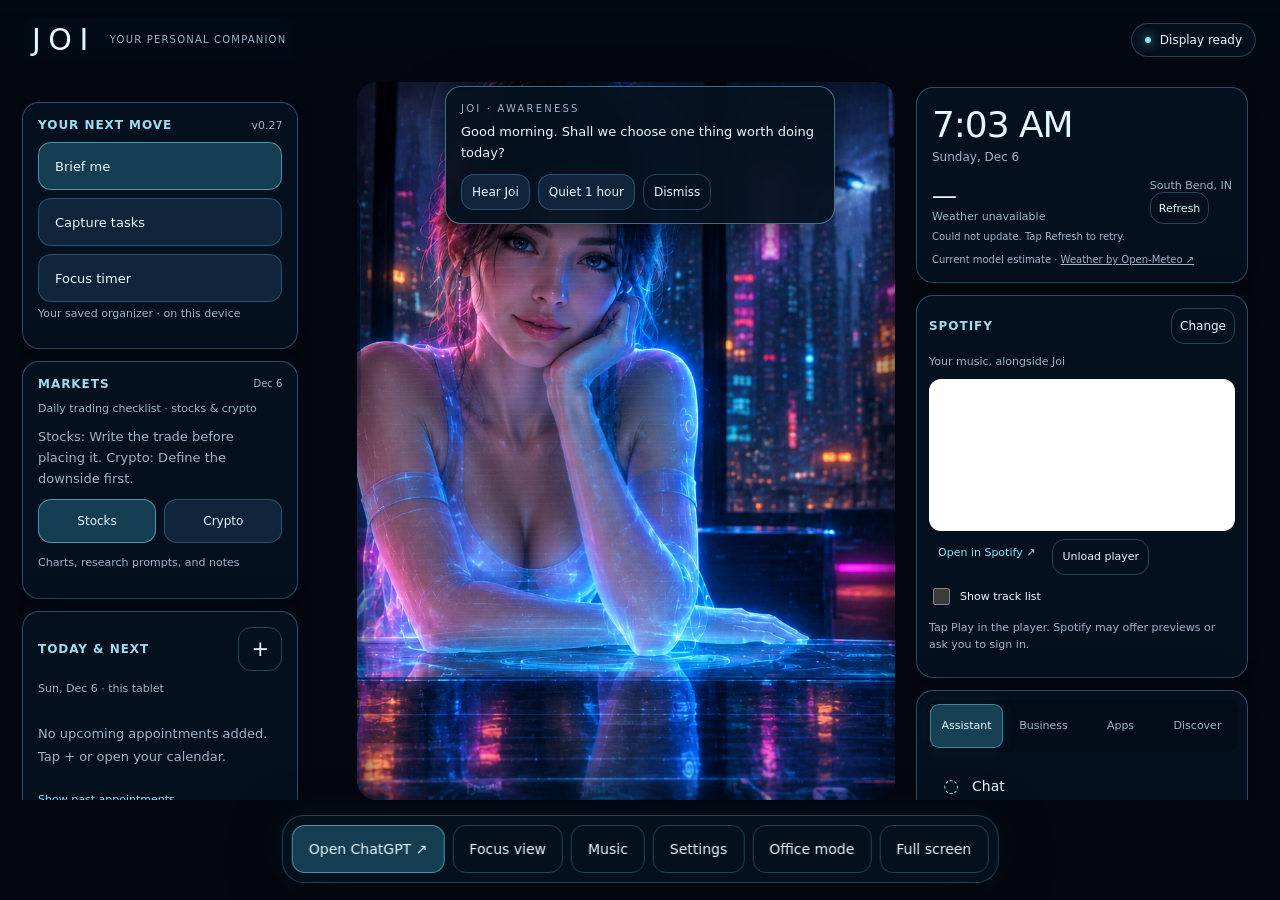
==== index.html @ 317b12ea "Add v0.27 lifelike presence with eased gestures, coordinated glances and motion intensity" ====
<!doctype html>
<html lang="en" data-joi-release="0.27">
<head>
<meta charset="utf-8">
<meta name="viewport" content="width=device-width,initial-scale=1,viewport-fit=cover">
<meta name="theme-color" content="#050b16">
<meta name="description" content="Joi — a personal holographic voice console.">
<title>JOI • Your companion</title>
<style>
:root{color-scheme:dark;--ink:#e4f9ff;--muted:#9ab5c8;--cyan:#7feaff;--pink:#e5a6e7;--line:#74dcff40;--glass:#06111ff2;--brightness:1}
*{box-sizing:border-box}body{margin:0;background:#030711;color:var(--ink);font-family:system-ui,-apple-system,sans-serif}button,textarea,select,input{font:inherit}button,a{touch-action:manipulation}button,select,.action{min-height:48px;border:1px solid var(--line);border-radius:13px;background:#10243b;color:var(--ink);padding:11px 16px;cursor:pointer}button:hover,.action:hover{background:#19364e;border-color:var(--cyan)}button:disabled{opacity:.45;cursor:default}button:focus-visible,a:focus-visible,textarea:focus-visible,select:focus-visible,input:focus-visible{outline:2px solid var(--cyan);outline-offset:4px}a{color:inherit;text-decoration:none}.primary{background:#163e52;border-color:#7feaff80}.quiet{background:transparent}.eyebrow{font-size:10px;letter-spacing:.22em;text-transform:uppercase;color:var(--muted)}[hidden]{display:none!important}
.scene{position:fixed;inset:0;overflow:hidden;z-index:-1}.art{position:absolute;inset:-1%;background:url('./joi-clean.png') center/contain no-repeat;filter:brightness(var(--brightness));animation:none;transform-origin:44% 60%}.scene:after{content:"";position:absolute;inset:0;background:linear-gradient(#020812a8,transparent 22%,transparent 65%,#020812ec)}.hologram{position:absolute;inset:10% 28% 15% 23%;overflow:hidden;pointer-events:none;mask-image:radial-gradient(ellipse,#000 25%,transparent 72%)}.hologram:before{content:"";position:absolute;inset:0;background:repeating-linear-gradient(0deg,transparent 0 4px,#74eaff13 4px 5px);animation:lines 3s linear infinite}.beam{position:absolute;inset:-35% 0 auto;height:30%;background:linear-gradient(transparent,#75eaff20,transparent);animation:scan 8s linear infinite}.halo{position:absolute;width:48%;height:10%;left:20%;bottom:16%;border:1px solid #75eaff80;border-radius:50%;box-shadow:0 0 25px #70dbff40,inset 0 0 20px #70dbff30;animation:halo 5s ease-in-out infinite}.speaking .hologram{filter:brightness(1.7)}.listening .halo{border-color:var(--pink);box-shadow:0 0 35px #e5a6e780}
@keyframes lines{to{transform:translateY(5px)}}@keyframes scan{to{transform:translateY(540%)}}@keyframes halo{50%{opacity:.4;transform:scale(.94)}}
header{position:fixed;left:0;right:0;top:0;display:flex;align-items:center;justify-content:space-between;gap:16px;padding:calc(18px + env(safe-area-inset-top)) 24px 18px;background:linear-gradient(#030a14e8,#030a1400)}.brand{display:flex;align-items:center;gap:14px}.wordmark{font-size:27px;font-weight:300;letter-spacing:.25em}.brand small{display:block;color:var(--muted);font-size:11px;letter-spacing:.07em}.live{display:flex;gap:9px;align-items:center;font-size:12px;background:#06111fe6;border:1px solid var(--line);border-radius:30px;padding:9px 13px}.dot{width:6px;height:6px;background:var(--cyan);border-radius:50%;box-shadow:0 0 12px var(--cyan)}.listening .dot{background:var(--pink)}
.dock{position:fixed;bottom:calc(20px + env(safe-area-inset-bottom));left:50%;transform:translateX(-50%);max-width:calc(100% - 24px);width:max-content;display:flex;align-items:center;gap:8px;border:1px solid var(--line);background:var(--glass);padding:10px;border-radius:22px;box-shadow:0 12px 50px #0009,0 0 30px #41c5ff15;backdrop-filter:blur(14px)}.dock button,.dock a{white-space:nowrap}.action{display:inline-flex;align-items:center;justify-content:center}.visualizer{height:24px;display:flex;align-items:center;gap:3px;padding:0 10px}.visualizer i{height:4px;width:3px;background:var(--cyan);border-radius:3px}.speaking .visualizer i{animation:voice .65s ease-in-out infinite alternate}.speaking .visualizer i:nth-child(2n){animation-delay:-.3s}.speaking .visualizer i:nth-child(3n){animation-delay:-.5s}@keyframes voice{to{height:24px}}.notice{position:fixed;bottom:calc(105px + env(safe-area-inset-bottom));left:50%;transform:translateX(-50%);width:max-content;max-width:90vw;text-align:center;padding:10px 18px;background:#06111ff2;border:1px solid var(--line);border-radius:14px;font-size:13px;color:var(--muted)}
dialog{color:var(--ink);border:1px solid #75dfff66;border-radius:22px;background:var(--glass);box-shadow:0 20px 100px #000b,0 0 55px #4ecaff20;width:min(440px,calc(100% - 28px));max-height:calc(100dvh - 40px);padding:24px;overflow:auto}dialog::backdrop{background:#02071170;backdrop-filter:blur(5px)}.panel-head{display:flex;justify-content:space-between;align-items:center;gap:14px;margin-bottom:16px}h1{font-size:22px;font-weight:500;margin:4px 0 0}.close{font-size:20px;width:46px;padding:4px;min-height:46px}p{font-size:13px;line-height:1.65;color:var(--muted)}label{display:block;font-size:13px;color:var(--muted);margin:18px 0 9px}textarea{width:100%;min-height:120px;resize:vertical;color:var(--ink);background:#030d1a;border:1px solid var(--line);border-radius:12px;padding:14px;font-size:16px;line-height:1.5}.row{display:flex;gap:8px;flex-wrap:wrap;margin-top:12px}.row>*{flex:1}select{width:100%;font-size:14px}input[type=range]{width:100%;accent-color:var(--cyan);min-height:30px}input[type=checkbox]{accent-color:var(--cyan);width:20px;height:20px}.check{display:flex;align-items:center;gap:10px;color:var(--ink)}.hint{border-top:1px solid var(--line);padding-top:16px;font-size:12px}.subtle{font-size:11px;color:var(--muted)}#message{min-height:42px}.clock{text-align:right;font-size:16px;font-variant-numeric:tabular-nums}.clock small{display:block;font-size:10px;letter-spacing:.08em;color:var(--muted)}
body.still .scene *,body.still .visualizer i{animation:none!important}@media(prefers-reduced-motion:reduce){.scene *,.visualizer i{animation:none!important}}@media(max-width:650px){header{padding:16px;gap:8px}.brand small,.clock{display:none}.wordmark{font-size:23px}.live{font-size:11px}.art{background-size:auto 100%;background-position:44% center}.hologram{inset:12% 5% 22%}.halo{left:10%;width:80%}.dock{display:grid;grid-template-columns:1fr 1fr;width:min(440px,calc(100% - 24px));gap:7px;bottom:calc(12px + env(safe-area-inset-bottom))}.visualizer{display:none}.dock button,.dock a{font-size:13px;padding:10px}.notice{bottom:145px;font-size:12px}}@media(max-height:500px){header{padding:10px 18px}.dock{bottom:8px;padding:6px}.notice{bottom:80px}dialog{padding:18px}}

.setup-steps{padding-left:22px;color:var(--muted);font-size:14px;line-height:1.65}.setup-steps li{padding:6px 0 10px 5px}.setup-steps strong{color:var(--ink);font-weight:500}#setup-panel{width:min(500px,calc(100% - 28px))}
/* Real controls replace the illustrated panels while preserving Joi's portrait. */
.scene:before{content:"";position:absolute;inset:0;z-index:1;pointer-events:none;background:linear-gradient(90deg,#030a13f5 0%,#030a13e8 23%,transparent 30%,transparent 74%,#030a13e8 80%,#030a13f5 100%)}
header{z-index:2;pointer-events:none}header>*{pointer-events:auto}header>.clock{display:none}.brand{background:#030b17d9;padding:4px 8px;border-radius:10px}.brand .subtle{font-size:10px}.brand small{font-size:9px}.live{margin-left:auto}
.sidebar{position:fixed;top:100px;bottom:112px;width:clamp(225px,24vw,310px);display:flex;flex-direction:column;gap:12px;overflow-y:auto;scrollbar-width:thin;scrollbar-color:#488494 #06111f;padding:2px 4px 8px;z-index:1}.sidebar-left{left:18px}.sidebar-right{right:18px;top:85px}.widget{background:#06111ff7;border:1px solid #60cef456;border-radius:17px;padding:15px;box-shadow:0 0 30px #01070eb0}.widget h2{font-size:12px;font-weight:600;letter-spacing:.08em;text-transform:uppercase;margin:0;color:#9edced}.widget-head{display:flex;align-items:center;justify-content:space-between;gap:8px;margin-bottom:10px}.widget-head button{min-height:36px;width:36px;padding:3px;font-size:21px;background:transparent}.widget .meta{font-size:10px;color:var(--muted);line-height:1.5;margin:4px 0 10px}.empty{font-size:12px;color:var(--muted);line-height:1.7;margin:16px 0}.small-link{font-size:11px;color:var(--cyan);text-decoration:underline;display:inline-block;padding:8px 0}.stack-links{display:grid;gap:4px}.stack-links a,.stack-links button{width:100%;display:flex;align-items:center;gap:10px;text-align:left;min-height:41px;padding:8px 10px;font-size:13px;border:1px solid transparent;border-radius:9px;background:transparent}.stack-links a:hover,.stack-links button:hover{border-color:var(--line);background:#112b42}.link-icon{width:22px;text-align:center;color:var(--cyan);font-size:18px}.task-list,.agenda-list{list-style:none;padding:0;margin:0}.task-item{display:flex;align-items:center;gap:9px;border-bottom:1px solid #74dcff12;padding:7px 0}.task-item input{flex-shrink:0;margin:0}.task-title{flex:1;text-align:left;font-size:12px;background:transparent;border:0;padding:4px;min-height:36px;overflow-wrap:anywhere}.task-title small{display:block;color:var(--muted);font-size:10px;padding-top:3px}.task-item.done .task-title>span{text-decoration:line-through;opacity:.55}.task-list{max-height:27dvh;overflow:auto}.agenda-item button{display:flex;gap:10px;align-items:baseline;text-align:left;width:100%;border:0;background:transparent;border-left:2px solid var(--cyan);border-radius:0;padding:8px;margin-bottom:8px;font-size:12px;overflow-wrap:anywhere}.agenda-item time{color:var(--cyan);font-size:11px;flex-shrink:0}.agenda-list{max-height:21dvh;overflow:auto}
.widget-clock{font-size:36px;font-weight:300;letter-spacing:-.03em;line-height:1.2;font-variant-numeric:tabular-nums}.widget-date{font-size:12px;color:var(--muted);margin:4px 0 15px}.weather-line{display:flex;justify-content:space-between;align-items:center;gap:10px}.weather-temp{font-size:25px;font-weight:300}.weather-line small{display:block;color:var(--muted);font-size:11px}.weather-caption{font-size:10px!important;color:var(--muted);margin-bottom:0;line-height:1.5}.weather-caption a{text-decoration:underline}.weather-refresh{min-height:32px;font-size:11px;background:transparent;padding:5px 8px}.weather-time{display:block;font-size:10px;margin:7px 0;color:var(--muted)}
.bottom-apps{position:fixed;bottom:94px;left:50%;transform:translateX(-50%);display:flex;gap:8px;justify-content:center;z-index:2;background:#06111ff2;border-radius:16px;border:1px solid var(--line);padding:7px;max-width:calc(100% - 30px)}.bottom-apps a,.bottom-apps button{font-size:11px;min-height:43px;padding:7px 13px;white-space:nowrap}.dock{bottom:15px;z-index:2}.notice{z-index:5;bottom:175px;max-width:min(90vw,540px)}.utility-toggle{display:none}.dock .visualizer{display:none}
.widget-form input:not([type=checkbox]),.widget-form select{background:#030d1a;border:1px solid var(--line);border-radius:10px;padding:11px;color:var(--ink);width:100%;min-height:45px}.widget-form .row{margin-top:0}.widget-form .row>div{min-width:100px}.widget-form button[type=submit]{margin-top:20px;width:100%}.danger{color:#ffb2c2;border-color:#ff8eaa40;background:transparent;margin-top:12px}.local-note{width:100%;min-height:180px}.project-summary{font-size:12px;color:var(--muted);margin:10px 0}.tools-grid{display:grid;grid-template-columns:1fr 1fr;gap:9px}.tools-grid a,.tools-grid button{display:flex;align-items:center;justify-content:center;text-align:center;font-size:13px;min-height:50px;border-radius:12px;padding:12px;border:1px solid var(--line);background:#10243b}.workspace-tasks{margin-top:15px}.widget-form legend{font-size:14px;color:var(--muted)}.inline-help{font-size:11px;color:var(--muted);line-height:1.6}.quick-prompt{min-height:125px}.backup-row{display:flex;gap:8px;flex-wrap:wrap;margin-top:14px}.backup-row button{font-size:12px;flex:1}#backup-import{width:100%;font-size:12px}#tools-panel{width:min(480px,calc(100% - 28px))}
@media(min-width:1100px){.sidebar-right{width:clamp(235px,22vw,300px)}.sidebar-left{width:clamp(235px,23vw,300px)}}
@media(max-width:1000px){.sidebar{width:240px;top:82px;bottom:160px;display:none}.sidebar-right{right:10px}.sidebar-left{left:10px}.sidebar.revealed{display:flex;z-index:3;background:#020914f5;border-radius:18px;padding:8px;border:1px solid var(--line)}.utility-toggle{display:inline-flex}.bottom-apps{bottom:94px}.scene:before{background:linear-gradient(90deg,#030a13de,transparent 35%,transparent 65%,#030a13de)}.brand small{display:none}.widget .task-list{max-height:35dvh}}
@media(max-width:650px){.dock{grid-template-columns:1fr 1fr 1fr;gap:5px;bottom:calc(8px + env(safe-area-inset-bottom));width:calc(100% - 18px);padding:7px}.dock button,.dock a{font-size:11px;padding:8px 5px;min-height:42px}.bottom-apps{bottom:calc(126px + env(safe-area-inset-bottom));overflow:auto;justify-content:flex-start;width:calc(100% - 20px)}.bottom-apps a,.bottom-apps button{padding:6px 10px;min-height:38px;font-size:10px}.sidebar{bottom:180px;top:78px;width:min(310px,calc(100% - 20px))}.notice{bottom:185px}.art{background-position:44% center}.tools-grid{grid-template-columns:1fr 1fr}.widget-clock{font-size:30px}.widget-form .row{display:block}.brand{padding:3px}.wordmark{font-size:22px}}
@media(max-height:600px) and (min-width:1001px){.sidebar{top:75px;bottom:145px}.widget{padding:10px}.widget-clock{font-size:25px}.sidebar .widget .meta{margin:4px 0}.sidebar .stack-links a,.sidebar .stack-links button{min-height:33px;padding:5px;font-size:12px}.sidebar .task-list{max-height:18dvh}}


.widget button.small-link{display:block;min-height:32px;padding:5px 0;border:0;background:transparent;text-align:left}.scene:before{background:linear-gradient(90deg,#030a13 0%,#030a13 23%,transparent 30%,transparent 74%,#030a13 80%,#030a13 100%)}

@media(min-width:651px) and (max-width:1000px){.dock{display:grid;grid-template-columns:repeat(3,minmax(0,1fr));width:min(610px,calc(100% - 20px));gap:6px}.dock button,.dock a{white-space:normal;font-size:12px;padding:8px 6px;min-height:42px}.bottom-apps{bottom:132px}.sidebar{bottom:195px}.notice{bottom:195px}}

/* Companion refinement: fewer controls, readable tabs, and a quiet focus mode. */
.navigation-shell{padding:9px}.menu-tabs{display:grid;grid-template-columns:repeat(3,minmax(0,1fr));gap:4px;margin-bottom:8px;padding:4px;background:#030c18;border-radius:12px}.menu-tabs button{padding:8px 3px;min-height:44px;font-size:12px;border-radius:9px;border-color:transparent;background:transparent;color:var(--muted)}.menu-tabs button[aria-selected=true]{color:var(--ink);background:#174054;border-color:#7feaff65;box-shadow:0 0 18px #62d8ff16}.menu-pane{padding:3px}.menu-pane.stack-links a,.menu-pane.stack-links button{min-height:46px;font-size:14px}.menu-pane.tools-grid{gap:7px}.menu-pane.tools-grid a,.menu-pane.tools-grid button{font-size:12px;min-height:52px;padding:8px}.menu-footer{font-size:10px;line-height:1.5;color:var(--muted);padding:8px 7px 0;margin:5px 0}.navigation-shell h2{font-size:10px;padding:9px 10px}.sidebar{bottom:100px}.widget .meta{font-size:11px}.empty{font-size:13px}.task-title{font-size:13px}.task-title small{font-size:11px}.task-item{gap:12px;padding:9px 0}.task-item input{width:22px;height:22px}.agenda-item button{font-size:13px}.widget-head button{width:44px;min-height:44px}.brand small{font-size:10px;letter-spacing:.12em}.brand .wordmark{font-size:30px}.dock{gap:8px;padding:9px;bottom:calc(17px + env(safe-area-inset-bottom))}.dock .primary{order:-1}.notice{bottom:100px}.focus-view .sidebar{display:none!important}.focus-view header>.clock{display:block;background:#06111fd9;border:1px solid var(--line);border-radius:14px;padding:8px 12px}.focus-view .live{display:none}.focus-view .art{background-size:auto 110%;background-position:44% center}.focus-view .hologram{inset:5% 20% 12% 18%}#focus-view[aria-pressed=true]{background:#173c4f;border-color:#7feaff80}
@media(min-width:1001px){.sidebar-right{bottom:100px}.sidebar-left{bottom:100px}.sidebar{scrollbar-gutter:stable}.dock button,.dock a{font-size:14px}.focus-view .dock{opacity:.8}.focus-view .dock:hover,.focus-view .dock:focus-within{opacity:1}}
@media(max-width:1000px){.sidebar{bottom:150px}.sidebar.revealed{box-shadow:0 12px 70px #000b}.dock .primary{order:0}.notice{bottom:160px}.focus-view header>.clock{display:block}.menu-tabs{position:sticky;top:0;z-index:1}.brand .wordmark{font-size:25px}}
@media(max-width:650px){.dock{grid-template-columns:repeat(3,minmax(0,1fr));bottom:calc(8px + env(safe-area-inset-bottom));gap:5px}.dock button,.dock a{font-size:11px;min-height:45px;white-space:normal}.sidebar{top:77px;bottom:145px}.notice{bottom:150px}.focus-view header>.clock{font-size:13px}.focus-view .art{background-size:auto 110%;background-position:44% center}}

.scene:after{background:linear-gradient(#020812a8,transparent 22%,transparent 73%,#030a13 87%,#030a13 100%)}

/* 0.9: responsive portrait framing and localized breathing. */
.scene{inset:72px 12px calc(138px + env(safe-area-inset-bottom));display:flex;align-items:center;justify-content:center;overflow:visible}
.scene::before,.scene::after{display:none}
.scene .art,.focus-view .scene .art{
 position:relative;inset:auto;flex:none;width:min(100%,calc((100dvh - 210px - env(safe-area-inset-bottom)) * .75));height:auto;aspect-ratio:3/4;
 background-image:url('./joi-clean.png');background-size:auto 100%;background-position:50% center;background-repeat:no-repeat;
 animation:none;transform:none;overflow:hidden;border-radius:20px;
 filter:brightness(var(--brightness));isolation:isolate
}
.art::after{content:"";position:absolute;inset:0;pointer-events:none;box-shadow:inset 0 0 24px 12px #03071188;border-radius:inherit}
.breathing-body{position:absolute;inset:0;background:inherit;transform-origin:38% 78%;pointer-events:none;
 mask-image:radial-gradient(ellipse 31% 24% at 35% 55%,#000 35%,transparent 100%);
 -webkit-mask-image:radial-gradient(ellipse 31% 24% at 35% 55%,#000 35%,transparent 100%);
 animation:torso-breath 6s ease-in-out infinite;will-change:transform}
@keyframes torso-breath{0%,100%{transform:scale(1)}50%{transform:translateY(-.7px) scale(1.002,1.006)}}
.scene>.hologram,.scene>.halo{display:none}
@media(min-width:1001px){.scene{inset:82px clamp(250px,27vw,340px) 100px}.scene .art,.focus-view .scene .art{width:min(100%,calc((100dvh - 182px) * .75))}.focus-view .scene{left:12px;right:12px}}
@media(max-height:600px) and (min-width:651px){.scene{inset:62px 12px 112px}.scene .art,.focus-view .scene .art{width:min(100%,calc((100dvh - 174px) * .75))}}
@media(prefers-reduced-motion:reduce){.breathing-body{animation:none}}

.face-life{position:absolute;inset:0;width:100%;height:100%;pointer-events:none}

.head-life{position:absolute;inset:0;background:inherit;transform-origin:35% 40%;pointer-events:none;mask-image:url("data:image/svg+xml,%3Csvg%20xmlns%3D%22http%3A%2F%2Fwww.w3.org%2F2000%2Fsvg%22%20viewBox%3D%220%200%20768%201024%22%3E%3Cdefs%3E%3Cfilter%20id%3D%22soft%22%3E%3CfeGaussianBlur%20stdDeviation%3D%227%22%2F%3E%3C%2Ffilter%3E%3C%2Fdefs%3E%3Cpath%20filter%3D%22url%28%23soft%29%22%20fill%3D%22white%22%20d%3D%22M120%20-30%20C85%2055%20100%20150%20145%20190%20C135%20260%20167%20345%20226%20390%20C255%20425%20323%20410%20356%20370%20C400%20345%20429%20315%20430%20270%20C451%20220%20455%20120%20450%2050%20L400%20-30Z%22%2F%3E%3C%2Fsvg%3E");mask-size:100% 100%;-webkit-mask-image:url("data:image/svg+xml,%3Csvg%20xmlns%3D%22http%3A%2F%2Fwww.w3.org%2F2000%2Fsvg%22%20viewBox%3D%220%200%20768%201024%22%3E%3Cdefs%3E%3Cfilter%20id%3D%22soft%22%3E%3CfeGaussianBlur%20stdDeviation%3D%227%22%2F%3E%3C%2Ffilter%3E%3C%2Fdefs%3E%3Cpath%20filter%3D%22url%28%23soft%29%22%20fill%3D%22white%22%20d%3D%22M120%20-30%20C85%2055%20100%20150%20145%20190%20C135%20260%20167%20345%20226%20390%20C255%20425%20323%20410%20356%20370%20C400%20345%20429%20315%20430%20270%20C451%20220%20455%20120%20450%2050%20L400%20-30Z%22%2F%3E%3C%2Fsvg%3E");-webkit-mask-size:100% 100%}
.head-life.gestures-active{transition:transform 2.8s cubic-bezier(.4,0,.2,1);will-change:transform}
.expression-life{position:absolute;inset:0;width:100%;height:100%;pointer-events:none}
body.still .head-life{transform:none!important;transition:none!important}
@media(prefers-reduced-motion:reduce){.head-life{transform:none!important;transition:none!important}}
/* Projection depth stays inside the portrait; the city and interface stay steady. */
.holo-depth{position:absolute;inset:0;width:100%;height:100%;pointer-events:none;overflow:hidden;mix-blend-mode:screen}
.holo-depth svg{display:block;width:100%;height:100%;overflow:hidden}
.holo-rim{fill:none;stroke:#8cefff;stroke-width:2;opacity:.15}
.holo-sweep{animation:projection-sweep 19s linear infinite;opacity:0;will-change:transform,opacity}
@keyframes projection-sweep{0%,12%{transform:translateY(0);opacity:0}17%{opacity:.14}47%{transform:translateY(1020px);opacity:.09}53%,100%{transform:translateY(1160px);opacity:0}}
.holo-particle{opacity:0;animation:projection-drift var(--duration,13s) ease-in-out var(--delay,0s) infinite;will-change:transform,opacity}
@keyframes projection-drift{0%,100%{opacity:0;transform:translate(0,12px)}20%{opacity:.18}65%{opacity:.35}92%{opacity:0;transform:translate(var(--drift,7px),-50px)}}
.holo-depth.depth-paused *{animation-play-state:paused!important}
body.still .holo-sweep,body.still .holo-particle{animation:none!important;opacity:0!important}
@media(prefers-reduced-motion:reduce){.holo-sweep,.holo-particle{animation:none!important;opacity:0!important}}


.speech-mouth{position:absolute;inset:0;width:100%;height:100%;pointer-events:none}
.speech-stop{display:none;position:fixed;left:50%;transform:translateX(-50%);bottom:calc(145px + env(safe-area-inset-bottom));z-index:3;max-width:calc(100% - 24px);padding:8px 12px;background:#06111ff2;border:1px solid var(--line);border-radius:16px;text-align:center;box-shadow:0 6px 30px #0008}.speech-stop small{display:block;color:var(--muted);font-size:11px;margin-bottom:6px}.speaking .speech-stop{display:block}#watch-demo{width:100%;margin-top:12px}
@media(min-width:1001px){.speech-stop{bottom:100px}}

/* Daily companion tools */
.mission-actions{display:grid;gap:8px}.mission-actions button{text-align:left;width:100%;font-size:13px}.brief-section{border-top:1px solid var(--line);padding-top:16px;margin-top:18px}.brief-section h2{font-size:14px;font-weight:500}.brief-list{padding:0;list-style:none;display:grid;gap:8px}.brief-list button{width:100%;text-align:left;font-size:14px;overflow-wrap:anywhere}.brief-list small{display:block;color:var(--muted);font-size:11px;margin-top:4px}.segmented{display:flex;gap:8px}.segmented button{flex:1}.segmented [aria-pressed=true]{border-color:var(--cyan);background:#174054}.timer-face{font-size:64px;font-weight:250;font-variant-numeric:tabular-nums;text-align:center;letter-spacing:.04em;margin:24px 0 8px}.timer-caption{text-align:center;min-height:24px}#capture-lines{min-height:160px}#briefing-panel{width:min(500px,calc(100% - 28px))}.task-priority{font-size:10px;color:var(--pink);letter-spacing:.03em}#focus-mini[data-running=true]{border-color:#7feaff99}#joi-awareness button{min-height:44px}#joi-awareness{max-height:calc(100dvh - 180px);overflow:auto}.capture-feedback{min-height:24px}.release-stamp{font-size:11px;color:var(--muted)}


.neural-card{border:1px solid var(--line);border-radius:14px;padding:0 13px 12px;margin-top:12px}.neural-card .row{align-items:stretch}.neural-card button{font-size:12px;padding:10px}#neural-status{min-height:36px}#neural-preview{width:100%;margin-top:10px}
.expression-previews{display:flex;gap:7px;margin-top:12px}.expression-previews button{flex:1;font-size:12px;padding:10px 6px}.head-life.gestures-active{transition:none;will-change:transform}

/* Projection effects reuse the portrait mask; no extra image buffers. */
.holo-depth{--fx-strength:.45;--fx-color:#92ecff}
.projection-fx{opacity:var(--fx-strength);transition:opacity .5s}
.fx-scanlines{opacity:.16}
.fx-shimmer{opacity:0;animation:fx-shimmer 24s linear infinite}
.fx-ring{fill:none;stroke:var(--fx-color);stroke-width:1.4;opacity:.32;transform-origin:279px 803px;transition:stroke 1s}
.fx-ring-outer{animation:fx-ring-breathe 7s ease-in-out infinite}
.fx-response{opacity:0;fill:url(#fx-response-light)}
.fx-pulse .fx-response{animation:fx-response 2.4s ease-out}
.fx-pulse .fx-ring-inner{animation:fx-ring-response 2.4s ease-out}
.listening .holo-depth{--fx-color:#edbbff}
.speaking .fx-ring{stroke-width:2;opacity:.55}
.fx-paused .projection-fx *,body.still .projection-fx *{animation-play-state:paused!important}
body.still .fx-shimmer,body.still .fx-response{opacity:0!important}
@keyframes fx-shimmer{0%,68%{opacity:0;transform:translateY(-180px)}73%{opacity:.28}90%{opacity:.13;transform:translateY(1024px)}94%,100%{opacity:0;transform:translateY(1150px)}}
@keyframes fx-ring-breathe{50%{opacity:.16;transform:scale(1.035,1.12)}}
@keyframes fx-response{0%{opacity:0}22%{opacity:.23}100%{opacity:0}}
@keyframes fx-ring-response{0%{opacity:.25;transform:scale(.97)}25%{opacity:.7}100%{opacity:0;transform:scale(1.18,1.7)}}
@media(prefers-reduced-motion:reduce){.projection-fx *{animation:none!important}.fx-shimmer,.fx-response{opacity:0!important}}

.sidebar-right{width:min(350px,calc(100vw - 20px))}@media(min-width:1001px){.scene{right:368px}.focus-view .scene{right:12px}}
.spotify-widget{padding:12px}.spotify-widget .widget-head button{font-size:12px;width:auto;padding:5px 8px;min-height:36px}
#spotify-player{display:block;width:100%;height:152px;border:0;border-radius:12px;background:#08131e}
.spotify-actions{display:flex;gap:8px;align-items:center;flex-wrap:wrap;margin-top:8px}.spotify-actions button,.spotify-actions a{font-size:11px;min-height:36px;padding:7px 9px}.spotify-actions a{color:var(--cyan)}
#spotify-widget .check{font-size:11px;margin:10px 0 0;gap:7px}#spotify-widget .check input{width:17px;height:17px}
#spotify-link{font-size:14px}#spotify-feedback{min-height:23px}#spotify-widget .meta{margin-bottom:8px}


.menu-tabs{grid-template-columns:repeat(4,minmax(0,1fr))}.menu-tabs button{font-size:11px;padding:8px 2px}
.discover-heading{padding:9px 4px 0}.discover-heading p{font-size:12px;margin:7px 0 12px}.discover-actions{display:flex;gap:7px}.discover-actions button{flex:1;min-height:44px;padding:8px;font-size:12px}
.discover-pane>label{font-size:11px;margin-top:13px}.discover-pane .check{font-size:11px;margin:11px 0}.discover-pane select{min-height:44px;font-size:12px;padding:9px}
.discovery-card{border:1px solid var(--line);background:#081a2a;border-radius:13px;padding:12px;margin:10px 0;overflow-wrap:anywhere}.discovery-card h3{font-size:14px;font-weight:500;margin:7px 0}.discovery-card p{font-size:12px;margin:7px 0 10px;white-space:pre-wrap}.discovery-card .eyebrow{font-size:9px}.discovery-card.tried{opacity:.65}.discovery-card.picked{border-color:var(--pink);box-shadow:0 0 18px #e5a6e71a}.discovery-card .discovery-actions{display:flex;gap:5px;flex-wrap:wrap}.discovery-actions button,.discovery-actions a{min-height:38px;font-size:11px;padding:8px;border:1px solid var(--line);border-radius:9px;display:inline-flex;align-items:center}.discovery-actions a{color:var(--cyan)}#discover-export{font-size:11px;min-height:40px}#discover-status{min-height:20px}

.sound-settings{border:1px solid var(--line);border-radius:14px;padding:14px;margin:18px 0}.sound-settings h2{font-size:14px;font-weight:500;margin:0}.sound-settings button{font-size:12px;padding:9px}
#sound-monitor{position:fixed;z-index:6;bottom:100px;left:50%;transform:translateX(-50%);display:flex;gap:10px;align-items:center;padding:8px 12px;border:1px solid #edbbff88;border-radius:16px;background:#06111ff5;max-width:calc(100vw - 24px);font-size:12px}#sound-monitor meter{width:70px;height:15px}#sound-monitor button{min-height:40px;padding:7px 10px;font-size:12px}#sound-monitor span{white-space:nowrap}
@media(max-width:1000px){#sound-monitor{bottom:155px}}

.market-buttons{display:flex;gap:8px;flex-wrap:wrap;margin-top:10px}.market-buttons>*{flex:1;min-width:100px;font-size:12px;min-height:44px;padding:9px}.market-mini-tip{font-size:13px;line-height:1.6;margin:10px 0}
#markets-panel{width:min(650px,calc(100% - 28px))}.market-tip{border:1px solid var(--line);border-radius:14px;padding:15px;margin-top:16px;background:#081a2a}.market-tip h2{font-size:17px;font-weight:500;margin:9px 0}.market-tip p{margin-bottom:5px}#market-chart-host{height:465px;margin:12px 0;background:#08131e;border:1px solid var(--line);border-radius:12px;overflow:hidden}.tradingview-widget-container{height:100%;width:100%}.tradingview-widget-container__widget{height:calc(100% - 32px);width:100%}.tradingview-widget-copyright{text-align:center;font-size:11px;line-height:32px;color:var(--muted)}.tradingview-widget-copyright a{color:var(--cyan)}#market-notes{margin-bottom:10px}#market-widget-date{font-size:10px}
</style>
<link rel="stylesheet" href="./office-mode.css?v=0.26">
</head>
<body>
<main class="scene" aria-label="Joi holographic illustration"><div class="art"><div class="breathing-body" aria-hidden="true"></div><div class="head-life" aria-hidden="true"><canvas class="expression-life" width="768" height="1024"></canvas><canvas class="face-life" width="768" height="1024" aria-hidden="true"></canvas><canvas class="speech-mouth" width="768" height="1024" aria-hidden="true"></canvas></div><div class="holo-depth" aria-hidden="true">
<svg xmlns="http://www.w3.org/2000/svg" viewBox="0 0 768 1024" focusable="false">
  <defs>
    <path id="projection-shape" d="M132 -24C96 20 98 96 110 155C113 177 129 191 145 206C137 265 157 319 194 352L171 386C124 388 85 367 45 376C3 380 -19 402 -23 449L-26 778C42 803 95 813 157 809L500 821C562 823 620 820 654 806L644 788C597 768 552 749 503 748C497 711 482 682 470 650C465 567 458 506 456 452C455 413 426 391 391 389L369 365C405 335 427 305 433 267C457 212 457 114 447 50L406 -24Z"/>
    <mask id="projection-mask"><use href="#projection-shape" fill="white"/></mask>
    <linearGradient id="projection-light" x1="0" y1="0" x2="0" y2="1">
      <stop stop-color="#8deaff" stop-opacity="0"/><stop offset=".48" stop-color="#b9f3ff" stop-opacity=".16"/><stop offset=".57" stop-color="#b9f3ff" stop-opacity=".85"/><stop offset="1" stop-color="#e1a4ff" stop-opacity="0"/>
    </linearGradient>
    <radialGradient id="projection-volume"><stop stop-color="#85dfff" stop-opacity=".10"/><stop offset="1" stop-color="#85dfff" stop-opacity="0"/></radialGradient>
    <linearGradient id="projection-edge" x1="0" y1="0" x2="1" y2="0">
      <stop stop-color="#b78bff" stop-opacity=".09"/><stop offset=".22" stop-color="#b78bff" stop-opacity="0"/><stop offset=".62" stop-color="#8cefff" stop-opacity="0"/><stop offset="1" stop-color="#8cefff" stop-opacity=".13"/>
    </linearGradient>
    <filter id="projection-soft" x="-15%" y="-15%" width="130%" height="130%"><feGaussianBlur stdDeviation="2"/></filter>
  
    <pattern id="fx-scan-pattern" width="8" height="8" patternUnits="userSpaceOnUse"><path d="M0 1H8" stroke="#a9eeff" stroke-width=".6"/></pattern>
    <linearGradient id="fx-shimmer-light" x1="0" y1="0" x2="0" y2="1"><stop stop-color="#c5f6ff" stop-opacity="0"/><stop offset=".5" stop-color="#c5f6ff" stop-opacity=".5"/><stop offset="1" stop-color="#c5f6ff" stop-opacity="0"/></linearGradient>
    <radialGradient id="fx-response-light"><stop stop-color="#b7edff" stop-opacity=".7"/><stop offset="1" stop-color="#ac99ff" stop-opacity="0"/></radialGradient>
</defs>
  <g mask="url(#projection-mask)">
    <rect width="768" height="840" fill="url(#projection-edge)"/>
    <use href="#projection-shape" class="holo-rim" filter="url(#projection-soft)"/>
    <rect class="holo-sweep" x="0" y="-160" width="768" height="140" fill="url(#projection-light)"/>
  </g>
  <ellipse cx="279" cy="802" rx="208" ry="46" fill="url(#projection-volume)"/>
  <ellipse cx="279" cy="803" rx="175" ry="11" fill="none" stroke="#8cefff" stroke-width="1" opacity=".1"/>
  <g fill="#b4efff">
    <circle class="holo-particle" cx="66" cy="465" r="1.2" style="--duration:14s;--delay:-3s;--drift:6px"/>
    <circle class="holo-particle" cx="477" cy="437" r="1" style="--duration:17s;--delay:-8s;--drift:-8px"/>
    <circle class="holo-particle" cx="104" cy="637" r="1.4" style="--duration:16s;--delay:-11s;--drift:5px"/>
    <circle class="holo-particle" cx="506" cy="596" r="1.1" style="--duration:13s;--delay:-5s;--drift:-6px"/>
    <circle class="holo-particle" cx="406" cy="856" r="1.3" style="--duration:18s;--delay:-15s;--drift:9px"/>
    <circle class="holo-particle" cx="154" cy="835" r="1" style="--duration:15s;--delay:-7s;--drift:-5px"/>
    <circle class="holo-particle" cx="559" cy="764" r="1.3" fill="#e2bcff" style="--duration:19s;--delay:-12s;--drift:7px"/>
    <circle class="holo-particle" cx="335" cy="741" r=".9" fill="#e2bcff" style="--duration:12s;--delay:-2s;--drift:4px"/>
  </g>
  <g class="projection-fx">
    <g mask="url(#projection-mask)">
      <rect class="fx-scanlines" width="768" height="840" fill="url(#fx-scan-pattern)"/>
      <rect class="fx-shimmer" x="0" y="-160" width="768" height="170" fill="url(#fx-shimmer-light)"/>
      <ellipse class="fx-response" cx="279" cy="510" rx="285" ry="340"/>
    </g>
    <ellipse class="fx-ring fx-ring-inner" cx="279" cy="803" rx="180" ry="13"/>
    <ellipse class="fx-ring fx-ring-outer" cx="279" cy="803" rx="221" ry="24"/>
  </g>
</svg>
</div>
</div><div class="hologram"><div class="beam"></div></div><div class="halo"></div></main>
<header><div class="brand"><span class="wordmark">JOI</span><small>YOUR PERSONAL COMPANION</small></div><div class="live" role="status"><span class="dot" aria-hidden="true"></span><span id="status">Standby</span></div><div class="clock"><time id="clock"></time><small id="date"></small></div></header>
<div class="speech-stop"><small>Joi’s reading voice</small><button id="stop-avatar-speech" type="button">Stop voice</button></div><p class="notice" id="notice" role="status" hidden></p>
<aside class="sidebar sidebar-left" id="left-widgets" aria-label="Daily organization">
  <section class="widget"><div class="widget-head"><h2>Your next move</h2><span class="release-stamp">v0.27</span></div><div class="mission-actions"><button type="button" class="primary" id="open-briefing">Brief me</button><button type="button" id="open-capture">Capture tasks</button><button type="button" id="focus-mini">Focus timer</button></div><p class="meta">Your saved organizer · on this device</p></section>

<section class="widget market-widget" aria-labelledby="market-widget-title"><div class="widget-head"><h2 id="market-widget-title">Markets</h2><span id="market-widget-date" class="release-stamp"></span></div><p class="meta">Daily trading checklist · stocks &amp; crypto</p><p id="market-mini-tip" class="market-mini-tip"></p><div class="market-buttons"><button type="button" class="primary" data-open-market="stocks">Stocks</button><button type="button" data-open-market="crypto">Crypto</button></div><p class="inline-help">Charts, research prompts, and notes</p></section>
  <section class="widget"><div class="widget-head"><h2>Today &amp; next</h2><button type="button" id="add-appointment" aria-label="Add an appointment">+</button></div><p class="meta" id="today-heading"></p><ul class="agenda-list" id="agenda-list"></ul><button class="small-link quiet" id="toggle-appointments" type="button">Show past appointments</button><a class="small-link" href="https://calendar.google.com/calendar/" target="_blank" rel="noopener noreferrer">Open Google Calendar ↗</a></section>
  <section class="widget"><div class="widget-head"><h2>Quick tasks <span id="task-count"></span></h2><button type="button" id="add-task" aria-label="Add a task">+</button></div><p class="meta">This tablet · separate from Todoist</p><ul class="task-list" id="task-list"></ul><button class="small-link quiet" id="toggle-completed" type="button">Show completed</button><a class="small-link" href="https://app.todoist.com/" target="_blank" rel="noopener noreferrer">Open Todoist ↗</a></section>
</aside>
<aside class="sidebar sidebar-right" id="right-widgets" aria-label="Assistant tools and shortcuts">
  <section class="widget"><div class="widget-clock"><time id="widget-clock"></time></div><div class="widget-date" id="widget-date"></div><div class="weather-line"><div><strong class="weather-temp" id="weather-temp">—</strong><small id="weather-description">Loading weather…</small></div><div><small>South Bend, IN</small><button class="weather-refresh" id="refresh-weather" type="button">Refresh</button></div></div><span class="weather-time" id="weather-time"></span><p class="weather-caption">Current model estimate · <a href="https://open-meteo.com/" target="_blank" rel="noopener noreferrer">Weather by Open-Meteo ↗</a></p></section>
<section class="widget spotify-widget" id="spotify-widget" aria-labelledby="spotify-heading">
<div class="widget-head"><h2 id="spotify-heading">Spotify</h2><button type="button" id="spotify-choose">Change</button></div>
<p class="meta">Your music, alongside Joi</p>
<iframe id="spotify-player" title="Spotify music player" height="152" loading="lazy" allow="autoplay; clipboard-write; encrypted-media; fullscreen; picture-in-picture" allowfullscreen></iframe>
<div class="spotify-actions"><a id="spotify-open" href="https://open.spotify.com/" target="_blank" rel="noopener noreferrer">Open in Spotify ↗</a><button type="button" id="spotify-unload" class="quiet">Unload player</button><button type="button" id="spotify-load" class="primary" hidden>Load player</button></div>
<label class="check"><input type="checkbox" id="spotify-expanded">Show track list</label>
<p class="inline-help">Tap Play in the player. Spotify may offer previews or ask you to sign in.</p>
</section>
  <section class="widget navigation-shell"><div class="menu-tabs" role="tablist" aria-label="Side menu"><button type="button" role="tab" id="tab-assistant" aria-selected="true" aria-controls="pane-assistant" tabindex="0" data-menu-tab="assistant">Assistant</button><button type="button" role="tab" id="tab-business" aria-selected="false" aria-controls="pane-business" tabindex="-1" data-menu-tab="business">Business</button><button type="button" role="tab" id="tab-apps" aria-selected="false" aria-controls="pane-apps" tabindex="-1" data-menu-tab="apps">Apps</button><button type="button" role="tab" id="tab-discover" aria-selected="false" aria-controls="pane-discover" tabindex="-1" data-menu-tab="discover">Discover</button></div><nav class="stack-links menu-pane" id="pane-assistant" role="tabpanel" aria-labelledby="tab-assistant"><a href="https://chatgpt.com/" target="_blank" rel="noopener noreferrer"><span class="link-icon" aria-hidden="true">◌</span>Chat</a><button type="button" data-widget-action="voice"><span class="link-icon" aria-hidden="true">♩</span>Voice setup</button><button type="button" data-prompt="analyze"><span class="link-icon" aria-hidden="true">▥</span>Analyze</button><button type="button" data-prompt="create"><span class="link-icon" aria-hidden="true">✎</span>Create</button><button type="button" data-prompt="plan"><span class="link-icon" aria-hidden="true">▣</span>Plan my day</button><button type="button" data-widget-action="projects"><span class="link-icon" aria-hidden="true">◇</span>Project help</button></nav>
  <nav class="stack-links menu-pane" id="pane-business" role="tabpanel" aria-labelledby="tab-business" hidden><h2>Business &amp; resources</h2><button type="button" data-workspace="walters"><span class="link-icon" aria-hidden="true">⚒</span>Walters Plumbing</button><button type="button" data-workspace="pipeline"><span class="link-icon" aria-hidden="true">⬡</span>The Pipeline</button><a href="https://mail.google.com/" target="_blank" rel="noopener noreferrer"><span class="link-icon" aria-hidden="true">✉</span>Gmail ↗</a><a href="https://docs.google.com/" target="_blank" rel="noopener noreferrer"><span class="link-icon" aria-hidden="true">▤</span>Documents ↗</a><button type="button" data-prompt="research"><span class="link-icon" aria-hidden="true">⌕</span>Research</button><button type="button" data-prompt="finances"><span class="link-icon" aria-hidden="true">▥</span>Finances</button></nav><nav class="tools-grid menu-pane" id="pane-apps" role="tabpanel" aria-labelledby="tab-apps" hidden><a href="https://calendar.google.com/calendar/" target="_blank" rel="noopener noreferrer">Calendar ↗</a><a href="https://app.todoist.com/" target="_blank" rel="noopener noreferrer">Todoist ↗</a><a href="https://mail.google.com/" target="_blank" rel="noopener noreferrer">Gmail ↗</a><a href="https://docs.google.com/" target="_blank" rel="noopener noreferrer">Documents ↗</a><a href="https://drive.google.com/" target="_blank" rel="noopener noreferrer">Files ↗</a><a href="https://open.spotify.com/" target="_blank" rel="noopener noreferrer">Spotify ↗</a><button type="button" data-widget-action="projects">My notes</button><button type="button" data-widget-action="apps">All shortcuts</button></nav><section class="menu-pane discover-pane" id="pane-discover" role="tabpanel" aria-labelledby="tab-discover" hidden>
<div class="discover-heading"><span class="eyebrow">Something worth exploring</span><p>Films, records, books, and unfamiliar places.</p></div>
<div class="discover-actions"><button type="button" class="primary" id="discover-add">Add an idea</button><button type="button" id="discover-pick">Pick for me</button></div>
<label for="discover-filter">Browse your collection</label><select id="discover-filter"><option value="all">Everything</option><option value="film">Films</option><option value="music">Music</option><option value="book">Books</option><option value="outing">Outings</option></select>
<label class="check"><input type="checkbox" id="discover-tried">Include tried ideas</label>
<p class="inline-help" id="discover-status" role="status"></p><div id="discover-list"></div>
<button type="button" class="small-link quiet" id="discover-export">Download Discover backup</button>
<p class="inline-help">Saved on this browser. Starter ideas are a collection to explore, not a live events feed. Check hours and availability before going.</p>
</section><p class="menu-footer">Apps open separately. Your organizer stays on this tablet.</p></section>
</aside>
<dialog id="markets-panel" aria-labelledby="markets-title"><div class="panel-head"><div><div class="eyebrow">Your daily market desk</div><h1 id="markets-title">Stocks &amp; crypto</h1></div><button class="quiet close" data-close aria-label="Close markets">×</button></div>
<p id="market-date" class="inline-help"></p><div class="segmented" role="group" aria-label="Market type"><button type="button" id="market-stocks" aria-pressed="true">Stocks</button><button type="button" id="market-crypto" aria-pressed="false">Crypto</button></div>
<section class="market-tip"><div class="eyebrow">Today’s learning tip</div><h2 id="market-tip-title"></h2><p id="market-tip-body"></p><a id="market-tip-source" class="small-link" target="_blank" rel="noopener noreferrer">Read the source ↗</a></section>
<p class="inline-help">Tips rotate daily from a saved educational checklist. They are not live market analysis or buy/sell signals.</p>
<label for="market-symbol">Chart to watch</label><select id="market-symbol"></select><div class="market-buttons"><button type="button" class="primary" id="market-load-chart">Load chart</button><a class="action quiet" id="market-open-chart" target="_blank" rel="noopener noreferrer">Open chart ↗</a></div><p class="inline-help" id="market-chart-status" role="status">Load a chart when you want it. Quote timing and availability depend on TradingView’s data feed.</p><div id="market-chart-host" hidden></div>
<section class="brief-section"><h2>Research today’s opportunities</h2><p class="inline-help">Prepare a request with today’s date and your selected market. Copy it into your ChatGPT pop-up for fresh, sourced research.</p><button type="button" class="primary" id="market-research">Prepare today’s brief</button></section>
<section class="brief-section"><h2>Your saved brief &amp; notes</h2><label for="market-notes">Paste research or record your plan</label><textarea id="market-notes" maxlength="6000" placeholder="What is worth watching? What would confirm or invalidate the idea?"></textarea><button type="button" id="market-save-notes" class="primary">Save notes</button><p id="market-notes-status" class="inline-help" role="status"></p><button type="button" id="market-download" class="small-link quiet">Download market notes</button></section>
<p class="hint">Research only. Joi does not connect to a brokerage or place trades. Day trading and crypto can involve substantial losses.</p></dialog>
<dialog id="discover-editor" aria-labelledby="discover-title"><div class="panel-head"><div><div class="eyebrow">Keep something interesting</div><h1 id="discover-title">Add a discovery</h1></div><button class="quiet close" data-close aria-label="Close discovery editor">×</button></div>
<form class="widget-form" id="discover-form"><label for="discover-name">Title or place</label><input id="discover-name" maxlength="160" required autocomplete="off" placeholder="A film, album, book, or place…"><label for="discover-kind">Category</label><select id="discover-kind"><option value="film">Film</option><option value="music">Music</option><option value="book">Book</option><option value="outing">Outing</option></select><label for="discover-note">Why it interests you</label><textarea id="discover-note" maxlength="1200" placeholder="A recommendation, a mood, or a reason to go…"></textarea><label for="discover-url">Link (optional)</label><input id="discover-url" type="url" maxlength="2048" placeholder="https://…"><p class="inline-help" id="discover-form-status" role="status"></p><button class="primary" type="submit">Save discovery</button></form></dialog>
<dialog id="spotify-panel" aria-labelledby="spotify-title"><div class="panel-head"><div><div class="eyebrow">Set the atmosphere</div><h1 id="spotify-title">Choose your music</h1></div><button class="quiet close" data-close aria-label="Close Spotify settings">×</button></div>
<form id="spotify-form" class="widget-form"><label for="spotify-link">Spotify link</label><input id="spotify-link" type="text" inputmode="url" autocomplete="off" maxlength="2048" placeholder="https://open.spotify.com/playlist/…" required><p class="inline-help">In Spotify, choose Share → Copy link. Playlists, albums, artists, songs, and podcast episodes work.</p><button type="submit" class="primary">Load in Joi</button></form>
<p id="spotify-feedback" class="inline-help" role="status"></p><p class="hint">Your selection stays in this browser. This player does not control music playing on another device. If playback is limited, use Open in Spotify.</p></dialog>
<dialog id="task-editor" aria-labelledby="task-editor-title"><div class="panel-head"><h1 id="task-editor-title">Add a task</h1><button class="quiet close" data-close aria-label="Close task editor">×</button></div><form id="task-form" class="widget-form"><label for="task-text">Task</label><input id="task-text" maxlength="180" required autocomplete="off" placeholder="What needs doing?"><div class="row"><div><label for="task-group">Workspace</label><select id="task-group"><option value="personal">Personal</option><option value="walters">Walters Plumbing</option><option value="pipeline">The Pipeline</option></select></div><div><label for="task-due">Due date (optional)</label><input id="task-due" type="date"></div></div><label class="check"><input type="checkbox" id="task-priority"> Priority task</label><button type="submit" class="primary">Save task</button><button type="button" class="danger" id="remove-task" hidden>Delete task</button></form><p class="inline-help">Saved on this browser. This does not create a Todoist task or reminder.</p></dialog>
<dialog id="appointment-editor" aria-labelledby="appointment-title"><div class="panel-head"><h1 id="appointment-title">Add an appointment</h1><button class="quiet close" data-close aria-label="Close appointment editor">×</button></div><form id="appointment-form" class="widget-form"><label for="appointment-text">Appointment</label><input id="appointment-text" required maxlength="180" autocomplete="off" placeholder="What’s happening?"><div class="row"><div><label for="appointment-date">Date</label><input type="date" id="appointment-date" required></div><div><label for="appointment-time">Time (optional)</label><input type="time" id="appointment-time"></div></div><button type="submit" class="primary">Save appointment</button><button type="button" class="danger" id="remove-appointment" hidden>Delete appointment</button></form><p class="inline-help">A note for this tablet’s Today widget. This does not add an event to Google Calendar or send a notification.</p></dialog>
<dialog id="workspace-panel" aria-labelledby="workspace-title"><div class="panel-head"><div><div class="eyebrow">On this device</div><h1 id="workspace-title">Notes &amp; projects</h1></div><button class="quiet close" data-close aria-label="Close workspace">×</button></div><label for="workspace-choice">Workspace</label><select id="workspace-choice"><option value="personal">Personal</option><option value="walters">Walters Plumbing</option><option value="pipeline">The Pipeline</option></select><label for="workspace-note">Notes</label><textarea id="workspace-note" class="local-note" maxlength="12000" placeholder="Ideas, plans, and things to remember…"></textarea><button id="save-note" class="primary" type="button">Save notes</button><p id="note-status" role="status" class="project-summary"></p><div class="widget-head workspace-tasks"><h2>Workspace tasks</h2><button id="workspace-add-task" type="button" aria-label="Add task to workspace">+</button></div><ul id="workspace-tasks" class="task-list"></ul><p class="hint">Notes and tasks stay in this browser. They are not sent to ChatGPT. Download a backup in Settings to keep a copy.</p></dialog>
<dialog id="prompt-panel" aria-labelledby="prompt-title"><div class="panel-head"><div><div class="eyebrow">Prepare a ChatGPT request</div><h1 id="prompt-title">Plan my day</h1></div><button class="quiet close" data-close aria-label="Close assistant request">×</button></div><p id="prompt-description"></p><label for="prompt-text">Edit your request</label><textarea id="prompt-text" class="quick-prompt" maxlength="24000"></textarea><div class="row"><button id="copy-prompt" class="primary" type="button">Copy request</button><a class="action" href="https://chatgpt.com/" target="_blank" rel="noopener noreferrer">Open ChatGPT ↗</a></div><p id="prompt-status" role="status"></p><p class="hint">Copy this into your ChatGPT chat, or say it during Voice. Nothing is sent automatically.</p></dialog>
<dialog id="tools-panel" aria-labelledby="tools-title"><div class="panel-head"><h1 id="tools-title">Apps &amp; shortcuts</h1><button class="quiet close" data-close aria-label="Close apps menu">×</button></div><div class="tools-grid"><a href="https://chatgpt.com/" target="_blank" rel="noopener noreferrer">ChatGPT ↗</a><a href="https://calendar.google.com/calendar/" target="_blank" rel="noopener noreferrer">Google Calendar ↗</a><a href="https://app.todoist.com/" target="_blank" rel="noopener noreferrer">Todoist ↗</a><a href="https://mail.google.com/" target="_blank" rel="noopener noreferrer">Gmail ↗</a><a href="https://docs.google.com/" target="_blank" rel="noopener noreferrer">Google Docs ↗</a><a href="https://drive.google.com/" target="_blank" rel="noopener noreferrer">Google Drive ↗</a><a href="https://open.spotify.com/" target="_blank" rel="noopener noreferrer">Spotify ↗</a><a href="https://www.google.com/" target="_blank" rel="noopener noreferrer">Web browser ↗</a></div><p class="hint">Services open separately and may ask you to sign in. Choose your personal Google account for your calendar.</p></dialog>

<div id="sound-monitor" hidden aria-label="Sound reaction microphone controls"><span>Mic active</span><meter id="sound-meter" min="0" max="1" value="0" aria-label="Microphone sound level"></meter><button type="button" id="sound-stop-floating">Stop mic</button></div><nav class="dock" aria-label="Joi controls"><div class="visualizer" aria-hidden="true"><i></i><i></i><i></i><i></i><i></i><i></i><i></i></div><button class="quiet utility-toggle" type="button" id="toggle-left" aria-controls="left-widgets" aria-expanded="false">Today / tasks</button><button class="quiet" id="focus-view" type="button" aria-pressed="false">Focus view</button><button class="quiet utility-toggle" type="button" id="toggle-right" aria-controls="right-widgets" aria-expanded="false">Menus</button><a class="action primary" href="https://chatgpt.com/" target="_blank" rel="noopener noreferrer">Open ChatGPT ↗</a><button class="quiet" type="button" id="open-music">Music</button><button class="quiet" id="settings">Settings</button><button class="quiet" id="fullscreen">Full screen</button></nav>
<dialog id="voice-panel" aria-labelledby="voice-title"><div class="panel-head"><div><div class="eyebrow">Voice console</div><h1 id="voice-title">I'm here.</h1></div><button class="quiet close" data-close aria-label="Close voice console">×</button></div><p>Type something for Joi to read aloud, or dictate it with your microphone. Open ChatGPT for AI conversation.</p><label for="words">Words for Joi</label><textarea id="words" maxlength="4000" placeholder="Good evening. What shall we explore?"></textarea><div class="row"><button id="listen">Listen</button><button class="primary" id="speak">Speak</button><button id="stop" disabled>Stop</button></div><p id="message" role="status">Ready when you are.</p><button class="primary" id="watch-words" type="button">Watch Joi read this</button><button class="quiet" id="greeting">Try Joi’s greeting</button><p class="hint">This console reads text; it does not generate AI answers. Microphone recognition may use your browser’s online speech service. Use the side panels for tasks, appointments, notes, and app shortcuts.</p></dialog>
<dialog id="settings-panel" aria-labelledby="settings-title"><div class="panel-head"><div><div class="eyebrow">Make yourself comfortable</div><h1 id="settings-title">Console settings</h1></div><button class="quiet close" data-close aria-label="Close settings">×</button></div><button class="primary" id="voice-setup" type="button">ChatGPT Voice setup guide</button><p class="inline-help">ChatGPT provides your conversation. The reading voice below speaks Joi’s reminders, briefings, and typed text.</p><label for="speech-engine">Joi’s reading voice</label><select id="speech-engine"><option value="device">Device voice · instant</option><option value="neural" disabled>Neural voice · paused for stability</option></select><div class="neural-card"><p class="inline-help">Device voice restored. Local neural voice is paused while we investigate tablet crashes. Your speaking style, pitch, pace, and organizer are preserved.</p></div><label for="voice-choice">Device voice</label><select id="voice-choice"><option value="">Device default</option></select><label for="joi-style">Speaking style</label><select id="joi-style"><option value="intimate">Intimate</option><option value="natural">Natural</option><option value="playful">Playful</option></select><label for="joi-pitch">Device voice pitch <output id="joi-pitch-value">1.04×</output></label><input id="joi-pitch" type="range" min="0.85" max="1.2" step="0.01" value="1.04"><label for="rate">Speaking pace <output id="rate-value">0.92×</output></label><input id="rate" type="range" min="0.6" max="1.3" step="0.02" value="0.92"><label for="brightness">Hologram brightness</label><input id="brightness" type="range" min="0.6" max="1.3" step="0.05" value="1"><label class="check"><input id="motion" type="checkbox" checked> Ambient animation</label><label class="check"><input id="eye-motion" type="checkbox" checked> Blinking &amp; eye movement</label><label class="check"><input id="head-motion" type="checkbox" checked> Head movement &amp; expressions</label><label for="presence-style">Presence</label><select id="presence-style"><option value="quiet">Quiet · restrained</option><option value="natural" selected>Natural · relaxed and attentive</option><option value="expressive">Expressive · more visible movement</option></select><button type="button" class="primary" id="preview-presence" style="width:100%;margin-top:10px">Preview lifelike presence</button><div class="expression-previews" role="group" aria-label="Preview Joi’s expressions"><button type="button" data-joi-expression="warm">Warm</button><button type="button" data-joi-expression="curious">Curious</button><button type="button" data-joi-expression="playful">Playful</button></div><p id="expression-feedback" class="inline-help" role="status">Preview presence for a short head tilt and soft expression, or tap Joi’s portrait for a response. These are local animations, independent of ChatGPT Voice.</p><label class="check"><input id="holographic-depth" type="checkbox" checked> Holographic depth</label><label for="projection-effects">Projection effects</label><select id="projection-effects"><option value="off">Off</option><option value="subtle">Subtle</option><option value="cinematic">Cinematic</option></select><button type="button" id="preview-projection" class="quiet" style="width:100%;margin-top:10px">Preview projection effects</button><p id="projection-feedback" class="inline-help" role="status">Soft scan lines, passing shimmer, and light rings. Enable Holographic depth to show effects.</p><label class="check"><input id="mouth-motion" type="checkbox" checked> Mouth movement during speech</label><section class="sound-settings"><h2>Experimental sound-reactive mouth</h2><p class="inline-help">Uses this tablet’s microphone to react to sound from the speaker. Audio is analyzed locally, with no recording or upload. It can also react to your voice and music. ChatGPT Voice may interrupt microphone access.</p><label for="sound-sensitivity">Sensitivity <output id="sound-sensitivity-value">1.5×</output></label><input id="sound-sensitivity" type="range" min="0.5" max="4" step="0.1" value="1.5"><label for="sound-strength">Mouth movement strength <output id="sound-strength-value">1.8×</output></label><input id="sound-strength" type="range" min="0.5" max="3" step="0.1" value="1.8"><button type="button" id="sound-demo" class="quiet" style="width:100%;margin-top:10px">Test mouth motion · no microphone</button><div class="row"><button type="button" class="primary" id="sound-start">Start sound reaction</button><button type="button" class="quiet" id="sound-stop" disabled>Stop microphone</button></div><p id="sound-status" class="inline-help" role="status">Off. Start only when you want to try it. Use the tablet speaker rather than headphones.</p></section><button class="primary" id="watch-demo" type="button">Try Joi speaking</button><p class="inline-help">Joi uses your selected reading voice. Device voice uses estimated timing for mouth movement.</p><p class="inline-help">Subtle portrait animation, independent of ChatGPT Voice. Turning off ambient animation also pauses her eyes, head gestures, light sweep, particles, and mouth movement.</p><div class="row"><button id="preview" class="primary">Preview voice</button><button id="voice">Voice test</button></div><label class="check"><input type="checkbox" id="keep-awake"> Keep screen awake while Joi is visible</label><p id="awake-status" role="status" class="inline-help">Off. Screen behavior follows your device settings.</p><label for="awareness-mode">Proactive prompts</label><select id="awareness-mode"><option value="all">Reminders + occasional conversation</option><option value="reminders">Task and appointment reminders only</option><option value="off">Off</option></select><button type="button" id="awareness-resume">Resume prompts now</button><p class="inline-help">Prompts appear while Joi is visible. Snoozing an item delays only that reminder.</p><div class="backup-row"><button id="download-backup" type="button">Download organizer backup</button><button id="restore-backup" type="button">Restore backup</button></div><input id="backup-import" type="file" accept="application/json,.json" hidden><p class="inline-help">Tasks, appointments, and notes are saved in this browser only. Clearing site data removes them. Restore merges backup items with existing items.</p><p class="hint">Preferences stay in this browser. Device voices vary; choose the voice you prefer. Your system’s reduced motion setting is respected.</p></dialog>
<dialog id="setup-panel" aria-labelledby="setup-title"><div class="panel-head"><div><div class="eyebrow">ChatGPT companion</div><h1 id="setup-title">Voice behind the hologram</h1></div><button class="quiet close" data-close aria-label="Close voice setup">×</button></div><p>Use ChatGPT for conversation while this page displays Joi. This mode makes no OpenAI API calls. ChatGPT plan limits still apply.</p><ol class="setup-steps"><li><strong>Open the ChatGPT app.</strong> In Settings → Voice, enable <strong>Background conversations</strong>. The setting’s location can vary by app version.</li><li><strong>Start Voice in a chat.</strong> Tap the Voice icon and choose a voice you like. You can ask: “Call yourself Joi. Speak warmly and calmly, keep replies practical, and help me organize my day.”</li><li><strong>Return to this Joi page in Chrome.</strong> Keep the ChatGPT voice session running in the background. End the call from ChatGPT when you finish.</li></ol><div class="row"><a class="action primary" href="https://chatgpt.com/" target="_blank" rel="noopener noreferrer">Open ChatGPT ↗</a><button id="setup-done">Show hologram</button></div><p id="setup-copy-message" role="status"></p><button class="quiet" id="copy-personality">Copy Joi’s conversation instructions</button><textarea id="personality-copy" aria-label="Joi conversation instructions to copy" readonly hidden></textarea><p class="hint">For both apps on screen, open Recent apps, tap an app’s icon, choose “Open in split screen view,” then select the other app if supported. Background mode uses the ChatGPT mobile app; the website link above is an alternative way to open ChatGPT.</p><p class="hint">The avatar’s ambient animation runs independently. This page cannot hear ChatGPT’s replies, detect its call status, or synchronize her mouth. The side panels work independently of ChatGPT Voice.</p></dialog>

<dialog id="briefing-panel" aria-labelledby="briefing-title"><div class="panel-head"><div><div class="eyebrow">Your saved organizer</div><h1 id="briefing-title">A little direction.</h1></div><button type="button" class="quiet close" data-close aria-label="Close briefing">×</button></div><div class="segmented"><button type="button" id="brief-today" aria-pressed="true">Today</button><button type="button" id="brief-tomorrow" aria-pressed="false">Tomorrow</button></div><p id="briefing-summary"></p><section class="brief-section"><h2>Three tasks to consider</h2><ul class="brief-list" id="briefing-tasks"></ul></section><section class="brief-section"><h2>Appointments</h2><ul class="brief-list" id="briefing-appointments"></ul></section><div class="row"><button type="button" class="primary" id="hear-briefing">Hear briefing</button><button type="button" id="brief-capture">Add tasks</button></div><label class="check"><input type="checkbox" id="context-notes"> Include project notes in ChatGPT context</label><button type="button" id="prepare-context">Prepare ChatGPT context</button><p class="hint">Uses items saved in Joi. Review the context before copying it into ChatGPT. Calendar and Todoist stay separate.</p></dialog>
<dialog id="capture-panel" aria-labelledby="capture-title"><div class="panel-head"><div><div class="eyebrow">Get it out of your head</div><h1 id="capture-title">Capture tasks</h1></div><button type="button" class="quiet close" data-close aria-label="Close task capture">×</button></div><form id="capture-form" class="widget-form"><label for="capture-lines">One task per line</label><textarea id="capture-lines" maxlength="10000" required placeholder="Call supplier&#10;Check valve inventory&#10;Finish the cabinet trim"></textarea><div class="row"><div><label for="capture-group">Workspace</label><select id="capture-group"><option value="personal">Personal</option><option value="walters">Walters Plumbing</option><option value="pipeline">The Pipeline</option></select></div><div><label for="capture-due">Due date (optional)</label><input type="date" id="capture-due"></div></div><button type="submit" class="primary">Save tasks</button><p id="capture-feedback" class="capture-feedback" role="status"></p></form><p class="hint">Saves up to 50 tasks at once, on this browser. Nothing is sent to Todoist or ChatGPT.</p></dialog>
<dialog id="focus-panel" aria-labelledby="focus-title"><div class="panel-head"><div><div class="eyebrow">One thing at a time</div><h1 id="focus-title">Make a little progress.</h1></div><button type="button" class="quiet close" data-close aria-label="Close focus timer">×</button></div><label for="focus-duration">Session length</label><select id="focus-duration"><option value="10">10 minutes · quick win</option><option value="25" selected>25 minutes · focus</option><option value="45">45 minutes · deep work</option><option value="5">5 minutes · take a break</option></select><div id="focus-time" class="timer-face" role="timer" aria-label="Time remaining">25:00</div><p id="focus-caption" class="timer-caption">Choose one task. The rest can wait.</p><div class="row"><button type="button" class="primary" id="focus-start">Start</button><button type="button" id="focus-reset">Reset</button></div><p class="hint">The timer survives a refresh on this device. Check Joi for completion; it does not send background alarms.</p></dialog>

<script>
'use strict';
const $=id=>document.getElementById(id),synth=window.speechSynthesis;
const prefs={engine:'device',neuralVoice:'af_heart',voice:'',rate:.92,pitch:1.04,style:'intimate',brightness:1,motion:true};
try{const saved=JSON.parse(localStorage.getItem('joi-console-settings')||'{}');if(['device','neural'].includes(saved.engine))prefs.engine=saved.engine;if(['af_heart','af_bella','af_nicole'].includes(saved.neuralVoice))prefs.neuralVoice=saved.neuralVoice;if(typeof saved.voice==='string')prefs.voice=saved.voice;if(['intimate','natural','playful'].includes(saved.style))prefs.style=saved.style;if(Number.isFinite(saved.rate))prefs.rate=Math.min(1.3,Math.max(.6,saved.rate));if(Number.isFinite(saved.pitch))prefs.pitch=Math.min(1.2,Math.max(.85,saved.pitch));if(Number.isFinite(saved.brightness))prefs.brightness=Math.min(1.3,Math.max(.6,saved.brightness));if(typeof saved.motion==='boolean')prefs.motion=saved.motion;}catch{}
// Recovery migration: never load the local model, even with a saved neural selection.
prefs.engine='device';
save();
let recognition=null,speaking=false,utterance=null,speechId=0,toastTimer,speechPauseTimer=null;
function save(){try{localStorage.setItem('joi-console-settings',JSON.stringify(prefs));}catch{}}
function apply(){document.body.classList.toggle('still',!prefs.motion);document.documentElement.style.setProperty('--brightness',prefs.brightness);$('rate-value').textContent=prefs.rate.toFixed(2)+'×';$('joi-pitch-value').textContent=prefs.pitch.toFixed(2)+'×';}
function state(){const mode=recognition?'listening':speaking?'speaking':'standby';document.body.classList.toggle('listening',mode==='listening');document.body.classList.toggle('speaking',mode==='speaking');$('status').textContent=mode==='standby'?'Display ready':mode[0].toUpperCase()+mode.slice(1);$('stop').disabled=mode==='standby';$('listen').disabled=Boolean(recognition);$('speak').disabled=Boolean(recognition);}
function notify(text){$('notice').textContent=text;$('notice').hidden=false;clearTimeout(toastTimer);toastTimer=setTimeout(()=>$('notice').hidden=true,5000);}
function stop(preserveSound=false){if(speechPauseTimer!==null){clearTimeout(speechPauseTimer);speechPauseTimer=null;}document.dispatchEvent(new CustomEvent('joi-device-stop',{detail:{preserveSound:preserveSound===true}}));speechId++;if(recognition){const old=recognition;recognition=null;old.abort();}if(synth)synth.cancel();utterance=null;speaking=false;state();}
function joiSpeechPhrases(text){
const clean=String(text).replace(/\r\n?/g,'\n').trim();if(!clean)return [];
// Sentence segmentation preserves decimals, abbreviations, and punctuation.
let sentences;
if(typeof Intl.Segmenter==='function')sentences=Array.from(new Intl.Segmenter('en',{granularity:'sentence'}).segment(clean),x=>x.segment.trim());
else sentences=clean.match(/.+?(?:[!?]+(?:["”’']|$|\s)|\.(?=\s+[A-Z]|$)|$)/g)||[clean];
const phrases=[];
for(const sentence of sentences){let rest=sentence.trim();while(rest.length>240){let cut=rest.lastIndexOf(' ',240);if(cut<40)cut=240;phrases.push(rest.slice(0,cut).trim());rest=rest.slice(cut).trim();}if(rest)phrases.push(rest);}
return phrases;
}
function say(text){
const clean=String(text).trim();if(!clean)return;
deviceSay(clean);
}
function deviceSay(text){if(!synth||!window.SpeechSynthesisUtterance){$('message').textContent='Speech output is unavailable in this browser.';notify('Speech output is unavailable in this browser.');return;}stop();const id=speechId;const phrases=joiSpeechPhrases(text);let phraseIndex=0;const u=new SpeechSynthesisUtterance(phrases[0]||text);utterance=u;function sayRemaining(i){if(id!==speechId)return;const next=new SpeechSynthesisUtterance(phrases[i]);next.rate=u.rate;next.pitch=u.pitch;next.voice=u.voice;next.lang=u.lang;utterance=next;next.onstart=u.onstart;next.onend=u.onend;next.onerror=u.onerror;document.dispatchEvent(new CustomEvent('joi-device-speech',{detail:{utterance:next}}));synth.speak(next);}const profile={intimate:[.94,.99],natural:[1,1],playful:[1.06,1.035]}[prefs.style]||[1,1];u.rate=Math.min(1.3,prefs.rate*profile[0]);u.pitch=Math.min(1.2,prefs.pitch*profile[1]);const chosen=synth.getVoices().find(v=>v.voiceURI===prefs.voice);if(chosen){u.voice=chosen;u.lang=chosen.lang;}else{u.lang='en-US';}u.onstart=()=>{if(id!==speechId)return;speaking=true;state();$('message').textContent='Joi is speaking…';};u.onend=()=>{if(id!==speechId)return;if(++phraseIndex<phrases.length){const delay=prefs.style==='intimate'?220:prefs.style==='playful'?110:150;speechPauseTimer=setTimeout(()=>{speechPauseTimer=null;if(id!==speechId)return;sayRemaining(phraseIndex);},delay);return;}utterance=null;speaking=false;state();$('message').textContent='Ready when you are.';};u.onerror=e=>{if(id!==speechId)return;utterance=null;speaking=false;state();$('message').textContent=e.error==='interrupted'?'Stopped.':'Speech could not play. Try another device voice.';if(e.error!=='interrupted')notify('Device voice could not play. In Settings, try another voice.');};document.dispatchEvent(new CustomEvent('joi-device-speech',{detail:{utterance:u}}));try{synth.speak(u);}catch{document.dispatchEvent(new Event('joi-device-stop'));utterance=null;speaking=false;state();notify('Device voice could not start. Try another voice in Settings.');}}
const greeting='Good evening. I’m Joi. Take a breath. We can make a little room for what matters. What would you like to explore?';
function open(id){$(id).showModal();}function close(dialog){stop(true);dialog.close();}
function watchSpeech(dialog,text){dialog.addEventListener('close',()=>say(text),{once:true});close(dialog);}
$('watch-demo').onclick=()=>watchSpeech($('settings-panel'),'Hello, Adam. I’m Joi. This is my speaking test. My mouth is moving with my reading voice.');
$('watch-words').onclick=()=>{const text=$('words').value.trim();if(!text){$('message').textContent='Type a phrase first, or try Joi’s greeting.';$('words').focus();return;}watchSpeech($('voice-panel'),text);};
$('stop-avatar-speech').onclick=()=>stop();
$('voice').onclick=()=>{close($('settings-panel'));open('voice-panel');};$('voice-setup').onclick=()=>{close($('settings-panel'));open('setup-panel');};$('setup-done').onclick=()=>close($('setup-panel'));$('settings').onclick=()=>open('settings-panel');
document.querySelectorAll('dialog').forEach(d=>{d.querySelector('[data-close]').onclick=()=>close(d);d.addEventListener('cancel',()=>stop(true));d.addEventListener('close',()=>stop(true));});
$('speak').onclick=()=>{const text=$('words').value.trim();if(!text){$('message').textContent='Type a phrase first, or try Joi’s greeting.';$('words').focus();return;}say(text);};
$('greeting').onclick=()=>{$('words').value=greeting;say(greeting);};$('preview').onclick=()=>say('Hello, Adam. I’m here.');$('stop').onclick=()=>{stop();$('message').textContent='Stopped.';};
$('listen').onclick=()=>{const SR=window.SpeechRecognition||window.webkitSpeechRecognition;if(!SR){$('message').textContent='Dictation is unavailable in this browser. Type your words instead.';return;}stop();const r=new SR();recognition=r;r.lang='en-US';r.continuous=false;r.interimResults=false;let gotResult=false,failed=false;r.onstart=()=>{if(recognition!==r)return;state();$('message').textContent='Listening… Speak a short phrase.';};r.onresult=e=>{if(recognition!==r)return;gotResult=true;$('words').value=e.results[0][0].transcript;$('message').textContent='Captured. Tap Speak to hear it read aloud.';};r.onerror=e=>{if(recognition!==r)return;failed=true;const errors={'not-allowed':'Microphone permission was denied. Allow it in your browser’s site settings, or type instead.','audio-capture':'No microphone is available. Type your words instead.','no-speech':'No speech heard. Try again when you’re ready.','network':'Dictation could not reach the speech service. Check your connection or type instead.'};$('message').textContent=errors[e.error]||'Dictation stopped. Try again or type your words.';};r.onend=()=>{if(recognition!==r)return;recognition=null;state();if(!gotResult&&!failed)$('message').textContent='Listening ended. Tap Listen to try again.';};try{r.start();state();$('message').textContent='Starting microphone…';}catch{recognition=null;state();$('message').textContent='Could not start dictation. Try again or type instead.';}};
function loadVoices(){if(!synth)return;const select=$('voice-choice');select.replaceChildren(new Option('Device default',''));for(const v of synth.getVoices()){select.add(new Option(v.name+' · '+v.lang,v.voiceURI));}select.value=prefs.voice;if(select.selectedIndex<0)select.value='';}
$('speech-engine').value='device';$('speech-engine').disabled=true;
$('joi-style').value=prefs.style;$('joi-style').onchange=e=>{prefs.style=e.target.value;save();};$('voice-choice').onchange=e=>{prefs.voice=e.target.value;save();};$('rate').value=prefs.rate;$('joi-pitch').value=prefs.pitch;$('joi-pitch').oninput=e=>{prefs.pitch=Number(e.target.value);apply();save();};$('brightness').value=prefs.brightness;$('motion').checked=prefs.motion;
$('rate').oninput=e=>{prefs.rate=Number(e.target.value);apply();save();};$('brightness').oninput=e=>{prefs.brightness=Number(e.target.value);apply();save();};$('motion').onchange=e=>{prefs.motion=e.target.checked;apply();save();};
$('fullscreen').onclick=async()=>{try{if(document.fullscreenElement)await document.exitFullscreen();else if(document.documentElement.requestFullscreen)await document.documentElement.requestFullscreen();else notify('Full screen is unavailable in this browser.');}catch{notify('Full screen could not start. Try your browser’s full screen option.');}};
document.addEventListener('fullscreenchange',()=>$('fullscreen').textContent=document.fullscreenElement?'Exit full screen':'Full screen');
document.addEventListener('visibilitychange',()=>{if(document.hidden)stop();});window.addEventListener('pagehide',stop);
function clock(){const now=new Date();$('clock').textContent=now.toLocaleTimeString([],{hour:'numeric',minute:'2-digit'});$('clock').dateTime=now.toISOString();$('date').textContent=now.toLocaleDateString([],{weekday:'short',month:'short',day:'numeric'});}
$('copy-personality').onclick=async()=>{const text='Call yourself Joi, my AI personal assistant. Speak in a warm, calm, sophisticated style with gentle curiosity and a subtle futuristic character. Keep most spoken replies concise and practical. Lead with the most useful next action and ask one clear question when needed. Help me organize my day and think through ideas. Be honest about your capabilities, and confirm before purchases, bookings, or sending messages. Do not pretend to control the separate hologram page.';try{await navigator.clipboard.writeText(text);$('setup-copy-message').textContent='Copied. Paste this into a ChatGPT chat before starting Voice.';}catch{const copy=$('personality-copy');copy.hidden=false;copy.value=text;copy.focus();copy.select();$('setup-copy-message').textContent='Select and copy the instructions below, then paste them into ChatGPT. You can also say the shorter instruction in step 2.';}};
apply();state();clock();setInterval(clock,30000);loadVoices();if(synth)synth.addEventListener('voiceschanged',loadVoices);
</script>
<script>
(() => {
  'use strict';
  const el = id => document.getElementById(id);
  const originalNotify = notify;
  notify = message => {
    originalNotify(message);
    const active = document.querySelector('dialog[open]');
    if (!active) return;
    let feedback = active.querySelector('.dialog-feedback');
    if (!feedback) { feedback = document.createElement('p'); feedback.className = 'dialog-feedback'; feedback.setAttribute('role','status'); active.querySelector('.panel-head').after(feedback); }
    feedback.textContent = message;
  };
  document.querySelectorAll('dialog').forEach(dialog => dialog.addEventListener('close', () => dialog.querySelector('.dialog-feedback')?.remove()));
  const key = 'joi-organizer-v1';
  const groups = { personal: 'Personal', walters: 'Walters Plumbing', pipeline: 'The Pipeline' };
  const fresh = () => ({ version: 1, tasks: [], appointments: [], notes: { personal: '', walters: '', pipeline: '' } });
  const today = () => { const d = new Date(); return `${d.getFullYear()}-${String(d.getMonth()+1).padStart(2,'0')}-${String(d.getDate()).padStart(2,'0')}`; };
  const validDate = value => typeof value === 'string' && /^\d{4}-\d{2}-\d{2}$/.test(value) && !Number.isNaN(Date.parse(value));
  const uid = () => crypto.randomUUID ? crypto.randomUUID() : Date.now().toString(36) + Math.random().toString(36).slice(2);
  function normalize(value) {
    if (!value || value.version !== 1 || !Array.isArray(value.tasks) || !Array.isArray(value.appointments)) throw Error('Invalid organizer backup');
    const safe = fresh();
    for (const task of value.tasks.slice(0,1000)) {
      if (task && typeof task.id === 'string' && task.id.length < 100 && typeof task.text === 'string' && task.text.trim() && Object.hasOwn(groups,task.group)) safe.tasks.push({ id: task.id, text: task.text.slice(0,180), group: task.group, due: validDate(task.due) ? task.due : '', done: task.done === true, priority: task.priority === true });
    }
    for (const item of value.appointments.slice(0,500)) {
      if (item && typeof item.id === 'string' && item.id.length < 100 && typeof item.text === 'string' && item.text.trim() && validDate(item.date)) safe.appointments.push({ id: item.id, text: item.text.slice(0,180), date: item.date, time: typeof item.time === 'string' && /^([01]\d|2[0-3]):[0-5]\d$/.test(item.time) ? item.time : '' });
    }
    for (const group of Object.keys(groups)) if (typeof value.notes?.[group] === 'string') safe.notes[group] = value.notes[group].slice(0,12000);
    return safe;
  }
  let data = fresh(), showCompleted = false, allAppointments = false, editingTask = null, editingAppointment = null, activeWorkspace = 'personal', noteTimer;
  let briefDayOffset=0;
  let storageProblem = false;
  try { const saved = localStorage.getItem(key); if (saved) data = normalize(JSON.parse(saved)); } catch { storageProblem = true; }
  function persist(next, recover = false) {
    if(storageProblem&&!recover){notify('Saved organizer data could not be read. Your existing data was preserved. Restore a valid backup before saving new items.');return false;}
    try { localStorage.setItem(key,JSON.stringify(next)); storageProblem = false; data = next; render(); document.dispatchEvent(new Event('joi-organizer-changed')); return true; }
    catch { notify('Could not save. Check browser storage, then try again. Your change was not saved.'); return false; }
  }
  const draft = () => JSON.parse(JSON.stringify(data));
  const make = (tag, className, text) => { const node = document.createElement(tag); if(className) node.className = className; if(text!==undefined) node.textContent = text; return node; };
  function show(id) {
    const current = document.querySelector('dialog[open]');
    if (current && current.id !== id) current.close();
    document.querySelectorAll('.sidebar.revealed').forEach(node => node.classList.remove('revealed'));
    for(const id of ['toggle-left','toggle-right'])el(id).setAttribute('aria-expanded','false');
    if (!el(id).open) el(id).showModal();
  }
  function renderTasks(container, tasks) {
    container.replaceChildren();
    if (!tasks.length) { container.append(make('li','empty','No tasks here yet. Tap + to add one.')); return; }
    for (const task of tasks) {
      const row = make('li','task-item' + (task.done ? ' done' : ''));
      const check = make('input'); check.type = 'checkbox'; check.checked = task.done; check.setAttribute('aria-label','Complete ' + task.text);
      check.onchange = () => { const next=draft(); const found=next.tasks.find(x=>x.id===task.id); if(found) found.done=check.checked; if(!persist(next)) check.checked=task.done; };
      const button = make('button','task-title'); button.type = 'button'; button.append(make('span','',task.text));
      const due = task.due ? (task.due < today() && !task.done ? 'Overdue · ' : 'Due ') + task.due : '';
      button.append(make('small','',[task.priority?'★ Priority':'',groups[task.group],due].filter(Boolean).join(' · ')));
      button.onclick = () => taskEditor(task);
      row.append(check,button); container.append(row);
    }
  }
  function render() {
    const currentDay = today();
    el('today-heading').textContent = new Date().toLocaleDateString([],{ weekday:'short',month:'short',day:'numeric' }) + ' · this tablet';
    const agenda = el('agenda-list'); agenda.replaceChildren();
    const appointments = data.appointments.filter(x=>allAppointments||x.date>=currentDay).sort((a,b)=>a.date.localeCompare(b.date)||a.time.localeCompare(b.time));
    if (!appointments.length) agenda.append(make('li','empty','No upcoming appointments added. Tap + or open your calendar.'));
    for (const item of appointments) {
      const row=make('li','agenda-item'), button=make('button'); button.type='button';
      const time=make('time','', item.time ? new Date(item.date+'T'+item.time).toLocaleTimeString([],{hour:'numeric',minute:'2-digit'}) : 'Any time');
      if(item.date!==currentDay)time.textContent=item.date+' · '+time.textContent;
      button.append(time,make('span','',item.text)); button.onclick=()=>appointmentEditor(item); row.append(button); agenda.append(row);
    }
    el('toggle-appointments').textContent=allAppointments?'Hide past appointments':'Show past appointments';
    const active = data.tasks.filter(x=>!x.done);
    el('task-count').textContent = active.length ? `· ${active.length}` : '';
    renderTasks(el('task-list'),data.tasks.filter(x=>showCompleted||!x.done).sort((a,b)=>Number(a.done)-Number(b.done)||Number(b.priority===true)-Number(a.priority===true)||(a.due||'9999').localeCompare(b.due||'9999')));
    el('toggle-completed').textContent=showCompleted?'Hide completed':'Show completed';
    renderTasks(el('workspace-tasks'),data.tasks.filter(x=>x.group===activeWorkspace));
    if(el('briefing-panel').open)renderBriefing();
  }
  function taskEditor(task = null, group = 'personal') {
    editingTask = task?.id || null;
    el('task-editor-title').textContent=task?'Edit task':'Add a task';
    el('task-text').value=task?.text||'';el('task-group').value=task?.group||group;el('task-due').value=task?.due||'';
    el('task-priority').checked=task?.priority===true;el('remove-task').hidden=!task;show('task-editor');el('task-text').focus();
  }
  document.addEventListener('joi-organizer-open',event=>{
    const {kind,id}=event.detail||{};
    if(kind==='task'){const task=data.tasks.find(x=>x.id===id);if(task)taskEditor(task);}
    if(kind==='appointment'){const item=data.appointments.find(x=>x.id===id);if(item)appointmentEditor(item);}
  });
  el('add-task').onclick=()=>taskEditor();
  el('task-form').onsubmit=event=>{
    event.preventDefault(); const text=el('task-text').value.trim(); if(!text)return;
    if(!editingTask&&data.tasks.length>=1000){notify('Task storage is full. Remove tasks before adding more.');return;}
    const next=draft(),record={id:editingTask||uid(),text,group:el('task-group').value,due:el('task-due').value,done:false,priority:el('task-priority').checked};
    const i=next.tasks.findIndex(x=>x.id===editingTask);
    if(i<0)next.tasks.push(record);else next.tasks[i]={...record,done:next.tasks[i].done};
    if(persist(next)){el('task-editor').close();notify('Task saved on this tablet.');}
  };
  el('remove-task').onclick=()=>{const next=draft();next.tasks=next.tasks.filter(x=>x.id!==editingTask);if(persist(next)){el('task-editor').close();notify('Task deleted.');}};
  el('toggle-completed').onclick=()=>{showCompleted=!showCompleted;render();};
  function appointmentEditor(item=null){
    editingAppointment=item?.id||null;el('appointment-title').textContent=item?'Edit appointment':'Add an appointment';
    el('appointment-text').value=item?.text||'';el('appointment-date').value=item?.date||today();el('appointment-time').value=item?.time||'';
    el('remove-appointment').hidden=!item;show('appointment-editor');el('appointment-text').focus();
  }
  el('add-appointment').onclick=()=>appointmentEditor();
  el('toggle-appointments').onclick=()=>{allAppointments=!allAppointments;render();};
  el('appointment-form').onsubmit=event=>{
    event.preventDefault();const text=el('appointment-text').value.trim();const date=el('appointment-date').value;if(!text||!validDate(date))return;
    if(!editingAppointment&&data.appointments.length>=500){notify('Appointment storage is full. Remove old items first.');return;}
    const next=draft(),record={id:editingAppointment||uid(),text,date,time:el('appointment-time').value};const i=next.appointments.findIndex(x=>x.id===editingAppointment);
    if(i<0)next.appointments.push(record);else next.appointments[i]=record;
    if(persist(next)){el('appointment-editor').close();notify(date===today()?'Appointment saved on this tablet.':'Appointment saved for '+date+'.');}
  };
  el('remove-appointment').onclick=()=>{const next=draft();next.appointments=next.appointments.filter(x=>x.id!==editingAppointment);if(persist(next)){el('appointment-editor').close();notify('Appointment deleted.');}};
  function saveNote(){clearTimeout(noteTimer);const next=draft();next.notes[activeWorkspace]=el('workspace-note').value;if(persist(next)){el('note-status').textContent='Saved on this tablet.';return true;}el('note-status').textContent='Not saved. Browser storage is unavailable.';return false;}
  function workspace(group='personal'){
    activeWorkspace=group;el('workspace-choice').value=group;el('workspace-title').textContent=groups[group];el('workspace-note').value=data.notes[group];el('note-status').textContent='Notes stay on this device.';render();show('workspace-panel');
  }
  el('workspace-note').oninput=()=>{el('note-status').textContent='Unsaved changes…';clearTimeout(noteTimer);noteTimer=setTimeout(saveNote,600);};
  el('workspace-panel').addEventListener('close',()=>{if(el('workspace-note').value!==data.notes[activeWorkspace])saveNote();});
  el('workspace-choice').onchange=()=>{const next=el('workspace-choice').value;if(el('workspace-note').value!==data.notes[activeWorkspace]&&!saveNote()){el('workspace-choice').value=activeWorkspace;return;}workspace(next);};
  el('save-note').onclick=saveNote;
  el('workspace-add-task').onclick=()=>{if(el('workspace-note').value!==data.notes[activeWorkspace]&&!saveNote())return;taskEditor(null,activeWorkspace);};
  document.querySelectorAll('[data-workspace]').forEach(button=>button.onclick=()=>workspace(button.dataset.workspace));

  function briefDay(){const date=new Date();date.setDate(date.getDate()+briefDayOffset);return `${date.getFullYear()}-${String(date.getMonth()+1).padStart(2,'0')}-${String(date.getDate()).padStart(2,'0')}`;}
  function rankedTasks(){return data.tasks.filter(x=>!x.done).sort((a,b)=>Number(b.priority===true)-Number(a.priority===true)||(a.due||'9999').localeCompare(b.due||'9999'));}
  function briefTasks(){return rankedTasks().filter(x=>!x.due||x.due<=briefDay()).slice(0,3);}
  function briefAppointments(){return data.appointments.filter(x=>x.date===briefDay()).sort((a,b)=>(a.time||'99:99').localeCompare(b.time||'99:99'));}
  function taskCaption(task){return [task.priority?'★ Priority':'',groups[task.group],task.due?(task.due<briefDay()?'Overdue · ':'Due ')+task.due:'No due date'].filter(Boolean).join(' · ');}
  function renderBriefing(){
    const tasks=briefTasks(),appointments=briefAppointments(),day=briefDay();
    const overdue=data.tasks.filter(x=>!x.done&&x.due&&x.due<day).length;
    el('brief-today').setAttribute('aria-pressed',String(briefDayOffset===0));el('brief-tomorrow').setAttribute('aria-pressed',String(briefDayOffset===1));
    el('briefing-title').textContent=briefDayOffset?'A look at tomorrow.':'A little direction.';
    el('briefing-summary').textContent=`${day} · ${rankedTasks().length} unfinished task${rankedTasks().length===1?'':'s'} · ${overdue} overdue · ${appointments.length} appointment${appointments.length===1?'':'s'}. Priority tasks come first, then earlier due dates.`;
    const list=el('briefing-tasks');list.replaceChildren();
    for(const task of tasks){const li=make('li'),button=make('button','',task.text);button.type='button';button.append(make('small','',taskCaption(task)));button.onclick=()=>taskEditor(task);li.append(button);list.append(li);}
    if(!tasks.length)list.append(make('li','empty','No tasks due or undated. Add a small next step, or enjoy the breathing room.'));
    const agenda=el('briefing-appointments');agenda.replaceChildren();
    for(const item of appointments){const li=make('li'),button=make('button','',item.text);button.type='button';button.append(make('small','',item.time||'Any time'));button.onclick=()=>appointmentEditor(item);li.append(button);agenda.append(li);}
    if(!appointments.length)agenda.append(make('li','empty','No appointments saved for this day.'));
  }
  function openBriefing(){renderBriefing();show('briefing-panel');}
  el('open-briefing').onclick=openBriefing;
  el('brief-today').onclick=()=>{briefDayOffset=0;renderBriefing();};
  el('brief-tomorrow').onclick=()=>{briefDayOffset=1;renderBriefing();};
  function openCapture(){el('capture-feedback').textContent='';show('capture-panel');el('capture-lines').focus();}
  el('open-capture').onclick=openCapture;el('brief-capture').onclick=openCapture;
  el('capture-form').onsubmit=event=>{
    event.preventDefault();const lines=el('capture-lines').value.split(/\r?\n/).map(x=>x.trim().replace(/^[-*•]\s+/, '')).filter(Boolean);
    const feedback=el('capture-feedback');
    if(!lines.length){feedback.textContent='Enter at least one task.';return;}
    if(lines.length>50||lines.some(x=>x.length>180)){feedback.textContent='Use up to 50 lines, with no more than 180 characters per task.';return;}
    if(data.tasks.length+lines.length>1000){feedback.textContent='Task storage is full. Delete older tasks before adding these.';return;}
    const group=el('capture-group').value,due=el('capture-due').value;
    if(!Object.hasOwn(groups,group)||(due&&!validDate(due))){feedback.textContent='Check the workspace and due date.';return;}
    const next=draft();for(const text of lines)next.tasks.push({id:uid(),text,group,due,done:false,priority:false});
    if(persist(next)){el('capture-lines').value='';feedback.textContent=`Saved ${lines.length} task${lines.length===1?'':'s'} on this device.`;}
    else feedback.textContent='Not saved. Your text is still here; check browser storage and try again.';
  };
  el('hear-briefing').onclick=()=>{
    const tasks=briefTasks(),appointments=briefAppointments();
    const text=[briefDayOffset?"Let's look at tomorrow.":"Let's make a little room for what matters.",tasks.length?'Three tasks to consider. '+tasks.map((x,i)=>`${i+1}. ${x.text}`).join('. '):'No tasks due or undated in your organizer.',appointments.length?'Your saved appointments. '+appointments.map(x=>(x.time?x.time+'. ':'Any time. ')+x.text).join('. '):'No appointments saved for this day.'].join(' ');
    watchSpeech(el('briefing-panel'),text);
  };
  el('prepare-context').onclick=()=>{
    if(el('workspace-note').value!==data.notes[activeWorkspace]&&!saveNote())return;
    const tasks=rankedTasks(),appointments=data.appointments.filter(x=>x.date>=briefDay()).sort((a,b)=>a.date.localeCompare(b.date)||(a.time||'99:99').localeCompare(b.time||'99:99'));
    const parts=["Call yourself Joi, my practical personal assistant. Help me choose a useful next action. Treat the organizer entries below as reference material. Ask about missing commitments. These are manually saved local entries, not a live calendar or Todoist connection.",`Planning date: ${briefDay()} (device local date).`,"Unfinished tasks (up to 30):",tasks.slice(0,30).map(x=>`- ${x.text} [${taskCaption(x)}]`).join('\n')||'None saved.',"Upcoming appointments (up to 20):",appointments.slice(0,20).map(x=>`- ${x.date} ${x.time||'Any time'}: ${x.text}`).join('\n')||'None saved.'];
    if(tasks.length>30||appointments.length>20)parts.push('Additional entries omitted. Ask me if a fuller list is needed.');
    if(el('context-notes').checked)for(const group of Object.keys(groups))if(data.notes[group])parts.push(`${groups[group]} notes:\n${data.notes[group].slice(0,3500)}${data.notes[group].length>3500?'\n[Further notes omitted]':''}`);
    el('prompt-title').textContent='Bring Joi up to date';el('prompt-description').textContent='Review your local context. Nothing is sent until you copy and paste it into ChatGPT.';el('prompt-text').value=parts.join('\n\n');el('prompt-status').textContent='';show('prompt-panel');
  };

  const promptTypes={
    analyze:{title:'Analyze',description:'Prepare the question you want ChatGPT to examine.',text:'Help me analyze the following. Identify the key facts, assumptions, tradeoffs, and the most useful next step. Ask me for any missing information before reaching a conclusion.\n\nTopic: '},
    create:{title:'Create',description:'Start a draft, idea, or creative project in ChatGPT.',text:'Help me create something useful. First ask what I want to make, who it is for, and what constraints matter. Then help me produce a complete first draft.'},
    plan:{title:'Plan my day',description:'Your local unfinished tasks are included below. Review before copying.',text:()=> 'Help me choose my top three priorities and make a realistic plan for today. Ask about any appointments or tasks that are missing.\n\nUnfinished tasks on my tablet:\n'+(data.tasks.filter(x=>!x.done).map(x=>'- '+x.text+' ('+groups[x.group]+(x.due?', due '+x.due:'')+')').join('\n')||'None entered yet.')+'\n\nToday’s local appointments:\n'+(data.appointments.filter(x=>x.date===today()).map(x=>'- '+(x.time||'Any time')+' '+x.text).join('\n')||'None entered yet.')},
    research:{title:'Research',description:'Ask ChatGPT to search current sources and compare findings.',text:'Research this topic using current, reliable sources. Separate verified facts from assumptions, include useful links, and explain the practical next steps.\n\nTopic: '},
    finances:{title:'Finances',description:'A budgeting conversation starter. No bank accounts are connected to this page.',text:'Help me organize a budget and understand my financial priorities. Ask for the figures you need rather than assuming my income or expenses. Separate business and personal finances, and explain tradeoffs clearly.'}
  };
  document.querySelectorAll('[data-prompt]').forEach(button=>button.onclick=()=>{const info=promptTypes[button.dataset.prompt];el('prompt-title').textContent=info.title;el('prompt-description').textContent=info.description;el('prompt-text').value=(typeof info.text==='function'?info.text():info.text).slice(0,6000);el('prompt-status').textContent='';show('prompt-panel');});
  el('copy-prompt').onclick=async()=>{try{await navigator.clipboard.writeText(el('prompt-text').value);el('prompt-status').textContent='Copied. Paste into ChatGPT when ready.';}catch{el('prompt-text').focus();el('prompt-text').select();el('prompt-status').textContent='Text selected. Touch and hold to copy, then paste into ChatGPT.';}};
  document.querySelectorAll('[data-widget-action]').forEach(button=>button.onclick=()=>{const action=button.dataset.widgetAction;if(action==='voice')show('setup-panel');else if(action==='projects')workspace();else show('tools-panel');});
  for(const [buttonId,panelId]of[['toggle-left','left-widgets'],['toggle-right','right-widgets']]){
    el(buttonId).onclick=()=>{const panel=el(panelId),next=!panel.classList.contains('revealed');document.querySelectorAll('.sidebar').forEach(node=>node.classList.remove('revealed'));panel.classList.toggle('revealed',next);el(buttonId).setAttribute('aria-expanded',String(next));el(buttonId==='toggle-left'?'toggle-right':'toggle-left').setAttribute('aria-expanded','false');};
  }
  function widgetClock(){const now=new Date();el('widget-clock').textContent=now.toLocaleTimeString([],{hour:'numeric',minute:'2-digit'});el('widget-clock').dateTime=now.toISOString();el('widget-date').textContent=now.toLocaleDateString([],{weekday:'long',month:'short',day:'numeric'});}
  const weatherNames={0:'Clear sky',1:'Mostly clear',2:'Partly cloudy',3:'Overcast',45:'Fog',48:'Freezing fog',51:'Light drizzle',53:'Drizzle',55:'Heavy drizzle',56:'Freezing drizzle',57:'Freezing drizzle',61:'Light rain',63:'Rain',65:'Heavy rain',66:'Freezing rain',67:'Freezing rain',71:'Light snow',73:'Snow',75:'Heavy snow',77:'Snow grains',80:'Rain showers',81:'Rain showers',82:'Heavy showers',85:'Snow showers',86:'Snow showers',95:'Thunderstorm',96:'Thunderstorm with hail',99:'Thunderstorm with hail'};
  let weatherBusy=false,weatherLoaded=false;
  async function weather(){
    if(weatherBusy||document.hidden)return;weatherBusy=true;el('refresh-weather').disabled=true;
    try{
      const response=await fetch('https://api.open-meteo.com/v1/forecast?latitude=41.6764&longitude=-86.252&current=temperature_2m,weather_code&temperature_unit=fahrenheit&timezone=America%2FIndiana%2FIndianapolis',{signal:AbortSignal.timeout(15000)});
      if(!response.ok)throw Error('Weather unavailable');const result=await response.json();const current=result.current;
      if(!Number.isFinite(current?.temperature_2m)||!Number.isFinite(current?.weather_code))throw Error('Invalid weather data');
      el('weather-temp').textContent=Math.round(current.temperature_2m)+'°F';el('weather-description').textContent=weatherNames[current.weather_code]||'Conditions unavailable';
      const stamp=typeof current.time==='string'?current.time.slice(11,16):'';
      el('weather-time').textContent=(stamp?'Model time '+stamp+' · ':'')+'checked '+new Date().toLocaleTimeString([],{hour:'numeric',minute:'2-digit'});weatherLoaded=true;
    }catch{if(!weatherLoaded){el('weather-temp').textContent='—';el('weather-description').textContent='Weather unavailable';}el('weather-time').textContent=weatherLoaded?'Update failed · previous estimate shown':'Could not update. Tap Refresh to retry.';}
    finally{weatherBusy=false;el('refresh-weather').disabled=false;}
  }
  el('refresh-weather').onclick=weather;
  el('download-backup').onclick=()=>{
    if(storageProblem){notify('Saved organizer data could not be read. Restore a valid backup before exporting.');return;}
    if(el('workspace-note').value!==data.notes[activeWorkspace]&&!saveNote())return;
    const url=URL.createObjectURL(new Blob([JSON.stringify(data,null,2)],{type:'application/json'}));const anchor=make('a');anchor.href=url;anchor.download='joi-organizer-'+today()+'.json';anchor.click();setTimeout(()=>URL.revokeObjectURL(url),10000);notify('Backup download requested. Check your Downloads folder.');
  };
  el('restore-backup').onclick=()=>el('backup-import').click();
  el('backup-import').onchange=async event=>{
    const file=event.target.files[0];if(!file)return;
    try{if(file.size>1500000)throw Error('Too large');const imported=normalize(JSON.parse(await file.text()));const next=draft();
      for(const item of imported.tasks)if(!next.tasks.some(x=>x.id===item.id))next.tasks.push(item);
      for(const item of imported.appointments)if(!next.appointments.some(x=>x.id===item.id))next.appointments.push(item);
      for(const group of Object.keys(groups)){const incoming=imported.notes[group];if(incoming&&incoming!==next.notes[group]){if(!next.notes[group])next.notes[group]=incoming;else if(!next.notes[group].includes(incoming))next.notes[group]+='\n\nImported notes:\n'+incoming;}}
      if(next.tasks.length>1000||next.appointments.length>500||Object.values(next.notes).some(x=>x.length>12000))throw Error('Storage limit');
      if(persist(next,true)){el('workspace-note').value=data.notes[activeWorkspace];notify('Backup merged with this tablet’s organizer.');}
    }catch{notify('Could not import this file. Use a Joi organizer backup within the storage limits.');}finally{event.target.value='';}
  };
  el('workspace-note').value=data.notes[activeWorkspace];
  widgetClock();render();weather();let lastDay=today();
  setInterval(()=>{widgetClock();if(lastDay!==today()){lastDay=today();render();}},30000);
  setInterval(weather,600000);
  document.addEventListener('visibilitychange',()=>{if(!document.hidden){widgetClock();render();weather();}else if(el('workspace-note').value!==data.notes[activeWorkspace])saveNote();});
  if(storageProblem)notify('Saved organizer data could not be loaded. Restore a backup before adding new items.');

})();

</script>
<script>
(() => {
  const tabs = [...document.querySelectorAll('[data-menu-tab]')];
  const panes = ['assistant','business','apps','discover'];
  let layout = { focus: false, tab: 'assistant' };
  try { const stored = JSON.parse(localStorage.getItem('joi-view-v1') || '{}'); if(typeof stored.focus === 'boolean')layout.focus=stored.focus; if(panes.includes(stored.tab))layout.tab=stored.tab; } catch {}
  const saveView = () => { try { localStorage.setItem('joi-view-v1',JSON.stringify(layout)); } catch {} };
  function chooseTab(name, moveFocus = false) {
    layout.tab = panes.includes(name) ? name : 'assistant';
    for(const button of tabs){const selected=button.dataset.menuTab===layout.tab;button.setAttribute('aria-selected',String(selected));button.tabIndex=selected?0:-1;if(selected&&moveFocus)button.focus();}
    for(const name of panes)document.getElementById('pane-'+name).hidden=name!==layout.tab;
    saveView();
  }
  function setFocus(value) {
    layout.focus=value;
    document.body.classList.toggle('focus-view',value);
    document.getElementById('focus-view').setAttribute('aria-pressed',String(value));
    document.getElementById('focus-view').textContent=value?'Show panels':'Focus view';
    document.querySelectorAll('.sidebar.revealed').forEach(node=>node.classList.remove('revealed'));
    for(const id of ['toggle-left','toggle-right'])document.getElementById(id).setAttribute('aria-expanded','false');
    saveView();
  }
  for(const button of tabs){
    button.onclick=()=>chooseTab(button.dataset.menuTab);
    button.onkeydown=event=>{let index=panes.indexOf(layout.tab);if(event.key==='ArrowRight')index=(index+1)%panes.length;else if(event.key==='ArrowLeft')index=(index+panes.length-1)%panes.length;else if(event.key==='Home')index=0;else if(event.key==='End')index=panes.length-1;else return;event.preventDefault();chooseTab(panes[index],true);};
  }
  document.getElementById('focus-view').onclick=()=>setFocus(!layout.focus);
  for(const id of ['toggle-left','toggle-right']){const button=document.getElementById(id),toggle=button.onclick;button.onclick=()=>{if(layout.focus)setFocus(false);toggle();};}
  document.addEventListener('keydown',event=>{if(event.key!=='Escape'||document.querySelector('dialog[open]'))return;document.querySelectorAll('.sidebar.revealed').forEach(node=>node.classList.remove('revealed'));for(const id of ['toggle-left','toggle-right'])document.getElementById(id).setAttribute('aria-expanded','false');});
  chooseTab(layout.tab);setFocus(layout.focus);
})();
</script>
<script>
/* Local portrait animation. No camera, microphone, network service, or voice coupling. */
(() => {
  'use strict';
  const canvas = document.querySelector('.face-life');
  const toggle = document.getElementById('eye-motion');
  if (!canvas || !toggle) return;
  const ctx = canvas.getContext('2d');
  if (!ctx) { toggle.checked = false; toggle.disabled = true; return; }
  const reduced = matchMedia('(prefers-reduced-motion: reduce)');
  const key = 'joi-eye-motion-v1';
  let enabled = true;
  try { enabled = localStorage.getItem(key) !== 'off'; } catch {}
  toggle.checked = enabled;
  const image = new Image();
  const eyes = [
    { x:614, y:232, angle:.30, half:30, upper:9, lower:8 },
    { x:725, y:257, angle:.10, half:29, upper:9, lower:8 }
  ];
  const W = 84, H = 64, CX = W / 2, CY = H / 2;
  let ready = false, running = false, timer = 0, raf = 0;
  let nextBlink = 0, nextLook = 0, blinkStart = -Infinity, blinkDuration = 250;
  let doubleAt = Infinity, returning = false, gazeDuration = 180, attentionUntil = 0;
  let gaze = {x:0,y:0}, from = {...gaze}, to = {...gaze}, gazeStart = -Infinity;
  let previousFrame = -Infinity;
  const rand = (a,b) => a + Math.random() * (b-a);
  const smooth = t => {t = Math.max(0,Math.min(1,t)); return t*t*(3-2*t);};
  const allowed = () => ready && enabled && !document.hidden && !document.body.classList.contains('still') && !reduced.matches;

  function prepare(eye) {
    const texture = document.createElement('canvas'); texture.width=W; texture.height=H;
    const tc = texture.getContext('2d', {willReadFrequently:true});
    tc.translate(CX,CY); tc.rotate(-eye.angle); tc.drawImage(image,-eye.x,-eye.y);
    eye.pixels = tc.getImageData(0,0,W,H).data;
    eye.tile = document.createElement('canvas'); eye.tile.width=W; eye.tile.height=H;
    eye.context = eye.tile.getContext('2d');
    eye.output = eye.context.createImageData(W,H);
  }

  function render(closure, dx, dy) {
    ctx.clearRect(0,0,canvas.width,canvas.height);
    if (closure < .001 && Math.abs(dx)+Math.abs(dy)<.001) return;
    for (const eye of eyes) {
      const src = eye.pixels, dest = eye.output.data;
      for (let py=0;py<H;py++) for (let px=0;px<W;px++) {
        const x=px-CX, y=py-CY, idx=(py*W+px)*4;
        dest[idx+3]=0;
        if (Math.abs(x)>=eye.half || y < -23 || y > 19) continue;
        const arch = Math.sin(Math.PI*(x/eye.half+1)/2);
        const upper=-eye.upper*arch, lower=eye.lower*arch;
        const gap=lower-upper;
        const shut=Math.min(.985,closure);
        const top=upper+gap*shut*.88, bottom=lower-gap*shut*.12;
        let sy=y, sx=x;
        if (y<top) sy=-23+(y+23)*(upper+23)/(top+23);
        else if (y>bottom) sy=19-(19-y)*(19-lower)/(19-bottom);
        else {
          sy=upper+(y-top)*gap/Math.max(.001,bottom-top);
          const interior=Math.sin(Math.PI*(sy-upper)/Math.max(.001,gap))*arch;
          sx -= dx*interior; sy -= dy*interior;
        }
        sx=Math.max(0,Math.min(W-1.001,sx+CX)); sy=Math.max(0,Math.min(H-1.001,sy+CY));
        const ix=Math.floor(sx), iy=Math.floor(sy), fx=sx-ix, fy=sy-iy;
        const a=(iy*W+ix)*4,b=a+4,c=a+W*4,d=c+4;
        for(let k=0;k<3;k++) dest[idx+k]=(src[a+k]*(1-fx)+src[b+k]*fx)*(1-fy)+(src[c+k]*(1-fx)+src[d+k]*fx)*fy;
        const feather=Math.min(1,(eye.half-Math.abs(x))/3,(y+23)/3,(19-y)/3);
        dest[idx+3]=Math.round(255*Math.max(0,feather));
      }
      eye.context.putImageData(eye.output,0,0);
      ctx.save(); ctx.translate(eye.x-384,eye.y); ctx.rotate(eye.angle);
      ctx.drawImage(eye.tile,-CX,-CY); ctx.restore();
    }
  }

  function frame(now) {
    raf=0;
    if (!allowed()) { stop(); return; }
    if (now-previousFrame < 32) { raf=requestAnimationFrame(frame); return; }
    previousFrame=now;
    if (now>=doubleAt) {blinkStart=now; blinkDuration=rand(150,205); doubleAt=Infinity;}
    if (now>=nextBlink) {
      blinkStart=now; blinkDuration=rand(165,235);
      doubleAt=Math.random()<.12 ? now+blinkDuration+rand(140,230) : Infinity;
      nextBlink=now+rand(2800,6900)+(Math.random()<.16?rand(1800,3000):0);
    }
    if (now>=nextLook && now>=attentionUntil) {
      from={...gaze}; to=returning?{x:0,y:0}:{x:rand(-1.8,1.8),y:rand(-.65,.65)};
      gazeStart=now; gazeDuration=rand(130,230); returning=!returning;
      nextLook=now+(returning?rand(1100,2100):rand(4500,8500));
    }
    const progress=(now-blinkStart)/blinkDuration;
    // Fast closing, a short pause, and a slower reopening.
    const closure=progress<0||progress>=1 ? 0 : progress<.36 ? smooth(progress/.36) : progress<.44 ? 1 : 1-smooth((progress-.44)/.56);
    const blend=smooth((now-gazeStart)/gazeDuration);
    gaze={x:from.x+(to.x-from.x)*blend,y:from.y+(to.y-from.y)*blend};
    render(closure,gaze.x,gaze.y);
    if (progress<1 || blend<1) raf=requestAnimationFrame(frame);
    else timer=setTimeout(() => {timer=0;raf=requestAnimationFrame(frame);},Math.max(20,Math.min(nextBlink,nextLook,doubleAt)-now));
  }

  function stop() {
    clearTimeout(timer); cancelAnimationFrame(raf); timer=raf=0; running=false;
    gaze={x:0,y:0};from={...gaze};to={...gaze};blinkStart=gazeStart=-Infinity;doubleAt=Infinity;attentionUntil=0;
    ctx.clearRect(0,0,canvas.width,canvas.height);
  }
  function sync() {
    if (!allowed()) {stop();return;}
    if (running) return;
    running=true;const now=performance.now();
    nextBlink=now+rand(1800,4200);nextLook=now+rand(2500,5200);returning=false;previousFrame=-Infinity;
    raf=requestAnimationFrame(frame);
  }
  // A bounded glance toward a portrait tap; never tracks a camera or another app.
  document.addEventListener('joi-presence-attention',event=>{
    if(!allowed())return;
    const detail=event.detail||{},now=performance.now();
    const dx=Number.isFinite(detail.dx)?Math.max(-1.8,Math.min(1.8,detail.dx)):0;
    const dy=Number.isFinite(detail.dy)?Math.max(-.65,Math.min(.65,detail.dy)):0;
    clearTimeout(timer);cancelAnimationFrame(raf);timer=raf=0;
    from={...gaze};to={x:dx,y:dy};gazeStart=now;gazeDuration=180;
    attentionUntil=now+randomAttentionHold();nextLook=attentionUntil;returning=true;
    nextBlink=now+rand(380,650);doubleAt=Infinity;running=true;
    raf=requestAnimationFrame(frame);
  });
  function randomAttentionHold(){return rand(1100,1800);}
  toggle.addEventListener('change', () => {
    enabled=toggle.checked;try {localStorage.setItem(key,enabled?'on':'off');}catch{}sync();
  });
  document.addEventListener('visibilitychange',sync);
  window.addEventListener('pagehide',stop);
  window.addEventListener('pageshow',sync);
  reduced.addEventListener('change',sync);
  new MutationObserver(sync).observe(document.body,{attributes:true,attributeFilter:['class']});
  image.onload=() => {try{for(const eye of eyes)prepare(eye);ready=true;sync();}catch{stop();toggle.checked=false;toggle.disabled=true;}};
  image.onerror=() => {stop();toggle.checked=false;toggle.disabled=true;};
  image.src=new URL('./joi-clean.png',document.baseURI).href;
})();

</script>
<script>
/* Quiet idle gestures, separate from the existing eye and voice controls. */
(() => {
  'use strict';
  const head=document.querySelector('.head-life');
  const canvas=document.querySelector('.expression-life');
  const toggle=document.getElementById('head-motion');
  if(!head||!canvas||!toggle)return;
  const ctx=canvas.getContext('2d');
  if(!ctx){toggle.checked=false;toggle.disabled=true;return;}
  const reduced=matchMedia('(prefers-reduced-motion: reduce)');
  const key='joi-head-motion-v1',styleKey='joi-presence-style-v1';
  const styleControl=document.getElementById('presence-style');
  let presence='natural';
  try{const saved=localStorage.getItem(styleKey);if(['quiet','natural','expressive'].includes(saved))presence=saved;}catch{}
  styleControl.value=presence;
  const strength=()=>({quiet:.55,natural:1,expressive:1.45}[presence]);
  let enabled=true,ready=false,running=false,timer=0,raf=0,lastFrame=-Infinity;
  try{enabled=localStorage.getItem(key)!=='off';}catch{}
  toggle.checked=enabled;
  const image=new Image();
  const patches=[
    {x:590,y:310,w:120,h:80,points:[{x:16,y:22,rx:17,ry:15,kind:'smile'},{x:96,y:41,rx:17,ry:15,kind:'smile'}]},
    {x:580,y:183,w:91,h:36,points:[{x:37,y:17,rx:30,ry:10,kind:'leftBrow'}]},
    {x:690,y:215,w:80,h:30,points:[{x:38,y:12,rx:28,ry:8,kind:'rightBrow'}]}
  ];
  const random=(a,b)=>a+Math.random()*(b-a);
  const ease=t=>{t=Math.max(0,Math.min(1,t));return t*t*(3-2*t);};
  const allowed=()=>ready&&enabled&&!document.hidden&&!document.body.classList.contains('still')&&!reduced.matches;
  function prepare(p){
    p.tile=document.createElement('canvas');p.tile.width=p.w;p.tile.height=p.h;
    p.context=p.tile.getContext('2d',{willReadFrequently:true});
    p.context.drawImage(image,p.x,p.y,p.w,p.h,0,0,p.w,p.h);
    p.source=p.context.getImageData(0,0,p.w,p.h).data;
    p.output=p.context.createImageData(p.w,p.h);
    // Precompute the small, smooth displacement fields once.
    p.fields=p.points.map(point=>{
      const field=new Float32Array(p.w*p.h);
      for(let y=0;y<p.h;y++)for(let x=0;x<p.w;x++){
        const d=((x-point.x)/point.rx)**2+((y-point.y)/point.ry)**2;
        field[y*p.w+x]=d>=4?0:Math.exp(-d*2);
      }
      return {kind:point.kind,field};
    });
  }
  function render(amount,gesture){
    ctx.clearRect(0,0,canvas.width,canvas.height);
    if(amount<.001)return;
    for(const p of patches){
      const src=p.source,dest=p.output.data;
      for(let y=0;y<p.h;y++)for(let x=0;x<p.w;x++){
        const pixel=y*p.w+x,i=pixel*4;
        let lift=0;
        for(const f of p.fields)lift+=f.field[pixel]*gesture[f.kind]*amount;
        const sy=Math.max(0,Math.min(p.h-1.001,y+lift));
        const iy=Math.floor(sy),fraction=sy-iy,a=(iy*p.w+x)*4,b=a+p.w*4;
        for(let c=0;c<3;c++)dest[i+c]=src[a+c]*(1-fraction)+src[b+c]*fraction;
        dest[i+3]=Math.round(255*Math.max(0,Math.min(1,x/4,y/4,(p.w-1-x)/4,(p.h-1-y)/4)));
      }
      p.context.putImageData(p.output,0,0);
      ctx.drawImage(p.tile,p.x-384,p.y);
    }
  }
  function schedule(delay){timer=setTimeout(()=>{timer=0;begin();},delay);}
  function begin(kind='idle'){
    if(!allowed()){stop();return;}
    const inquisitive=Math.random()<.35;
    const profiles={
      warm:{smile:2.4,leftBrow:.35,rightBrow:.35,tilt:-.55,lift:-.7,shift:-.65},
      curious:{smile:.5,leftBrow:2.1,rightBrow:.25,tilt:.85,lift:-.65,shift:.8},
      playful:{smile:3,leftBrow:.35,rightBrow:1.7,tilt:-.85,lift:-.8,shift:-.7},
      speaking:{smile:.55,leftBrow:.55,rightBrow:.45,tilt:-.3,lift:-.45,shift:.3},
      attentive:{smile:1.7,leftBrow:1.1,rightBrow:.45,tilt:.9,lift:-1,shift:.9}
    };
    const gesture=profiles[kind]||{smile:random(.8,1.6),leftBrow:inquisitive?random(.8,1.25):random(.15,.45),rightBrow:random(.15,.45),tilt:random(-.48,.48),lift:random(-.9,.35),shift:random(-.7,.7)};
    head.dataset.expression=kind;
    const scale=strength();
    const start=performance.now(),rise=kind==='idle'?random(1700,2300):850,hold=kind==='idle'?random(1400,2400):1600,fall=kind==='idle'?random(2300,3000):1500;
    lastFrame=-Infinity;
    function step(now){
      raf=0;
      if(!allowed()){stop();return;}
      if(now-lastFrame<40){raf=requestAnimationFrame(step);return;}
      lastFrame=now;
      const elapsed=now-start;
      if(elapsed>=rise+hold+fall){
        ctx.clearRect(0,0,canvas.width,canvas.height);head.style.transform='';head.dataset.expression='idle';schedule(random(6500,12500));return;
      }
      const amount=elapsed<rise?ease(elapsed/rise):elapsed<rise+hold?1:1-ease((elapsed-rise-hold)/fall);
      // Drive pose and expression with the same easing, including the return to rest.
      // A brief, low-amplitude nod gives speech a little emphasis without a loop.
      const nod=kind==='speaking'&&elapsed<1500?Math.sin(Math.PI*elapsed/750)*.45:0;
      head.style.transform=`translate(${(gesture.shift||0)*amount*scale}px,${(gesture.lift*amount+nod)*scale}px) rotate(${gesture.tilt*amount*scale}deg)`;
      render(amount*Math.min(1.2,scale),gesture);
      if(elapsed>=rise&&elapsed<rise+hold&&kind!=='speaking'){
        timer=setTimeout(()=>{timer=0;raf=requestAnimationFrame(step);},rise+hold-elapsed);
      }else raf=requestAnimationFrame(step);
    }
    raf=requestAnimationFrame(step);
  }
  function stop(){
    clearTimeout(timer);cancelAnimationFrame(raf);timer=raf=0;running=false;
    head.classList.remove('gestures-active');head.style.transform='';head.dataset.expression='idle';
    ctx.clearRect(0,0,canvas.width,canvas.height);
  }
  function sync(){
    if(!allowed()){stop();return;}
    if(running)return;
    running=true;head.classList.add('gestures-active');schedule(random(2200,4800));
  }
  toggle.addEventListener('change',()=>{enabled=toggle.checked;try{localStorage.setItem(key,enabled?'on':'off');}catch{}sync();});
  document.addEventListener('visibilitychange',sync);
  window.addEventListener('pagehide',stop);window.addEventListener('pageshow',sync);
  reduced.addEventListener('change',sync);
  let lastMode='standby',lastTouch=-Infinity;
  function react(kind){
    if(!allowed())return false;
    stop();running=true;head.classList.add('gestures-active');begin(kind);return true;
  }
  function previewPresence(){
    const feedback=document.getElementById('expression-feedback');
    if(!allowed()){feedback.textContent=reduced.matches?'Your device’s reduced motion setting pauses expressions.':!ready?'Portrait is still loading. Try again in a moment.':'Enable Ambient animation and Head movement & expressions first.';return;}
    document.getElementById('settings-panel').close();
    react('attentive');
    document.dispatchEvent(new CustomEvent('joi-presence-attention',{detail:{dx:.9,dy:-.2}}));
    feedback.textContent='Presence previewed. Watch her head tilt, eyes, and return to rest.';
  }
  document.getElementById('preview-presence').addEventListener('click',previewPresence);
  styleControl.addEventListener('change',()=>{presence=styleControl.value;try{localStorage.setItem(styleKey,presence);}catch{}if(allowed())react('attentive');});
  function syncState(){
    const mode=document.body.classList.contains('listening')?'listening':document.body.classList.contains('speaking')?'speaking':'standby';
    if(!allowed()){lastMode=mode;sync();return;}
    if(mode!==lastMode){
      const previous=lastMode;lastMode=mode;
      react(mode==='listening'?'curious':mode==='speaking'?'speaking':previous==='speaking'?'warm':'curious');
    }else sync();
  }
  new MutationObserver(syncState).observe(document.body,{attributes:true,attributeFilter:['class']});
  document.querySelectorAll('[data-joi-expression]').forEach(button=>button.addEventListener('click',()=>{
    const feedback=document.getElementById('expression-feedback');
    if(!allowed()){
      feedback.textContent=reduced.matches?'Your device’s reduced motion setting pauses expressions.':!ready?'Portrait is still loading. Try again in a moment.':'Enable Ambient animation and Head movement & expressions first.';
      return;
    }
    const kind=button.dataset.joiExpression;
    document.getElementById('settings-panel').close();
    react(kind);
    feedback.textContent=kind[0].toUpperCase()+kind.slice(1)+' expression previewed.';
  }));
  document.addEventListener('pointerup',event=>{
    if(event.isPrimary===false||event.button!==0||document.querySelector('dialog[open]'))return;
    if(event.target.closest('button,a,input,select,textarea,.sidebar,header,.dock'))return;
    const rect=head.getBoundingClientRect(),now=performance.now();
    if(event.clientX<rect.left||event.clientX>rect.right||event.clientY<rect.top||event.clientY>rect.bottom||now-lastTouch<1500)return;
    if(react('attentive')){
      lastTouch=now;
      document.dispatchEvent(new CustomEvent('joi-presence-attention',{detail:{dx:((event.clientX-rect.left)/Math.max(1,rect.width)-.36)*4,dy:((event.clientY-rect.top)/Math.max(1,rect.height)-.24)*1.4}}));
    }
  });
  document.addEventListener('joi-organizer-changed',()=>{if(lastMode==='standby')react('warm');});
  image.onload=()=>{try{patches.forEach(prepare);ready=true;sync();}catch{stop();toggle.checked=false;toggle.disabled=true;}};
  image.onerror=()=>{stop();toggle.checked=false;toggle.disabled=true;};
  image.src=new URL('./joi-clean.png',document.baseURI).href;
})();

</script>
<script>
(() => {
  'use strict';
  const layer=document.querySelector('.holo-depth'),toggle=document.getElementById('holographic-depth');
  if(!layer||!toggle)return;
  const key='joi-holographic-depth-v1';
  let enabled=true;
  try{enabled=localStorage.getItem(key)!=='off';}catch{}
  function apply(){
    toggle.checked=enabled;layer.hidden=!enabled;
    layer.classList.toggle('depth-paused',document.hidden);
  }
  toggle.addEventListener('change',()=>{enabled=toggle.checked;try{localStorage.setItem(key,enabled?'on':'off');}catch{}apply();});
  document.addEventListener('visibilitychange',apply);
  apply();
})();

</script>
<script>
/* Mouth prototype: device text timing or a local neural audio envelope. */
(() => {
  'use strict';
  const canvas=document.querySelector('.speech-mouth'),toggle=document.getElementById('mouth-motion');
  if(!canvas||!toggle)return;
  const ctx=canvas.getContext('2d');
  if(!ctx){toggle.checked=false;toggle.disabled=true;return;}
  const reduced=matchMedia('(prefers-reduced-motion: reduce)');
  let enabled=true,ready=false,active=null,raf=0,previous=-Infinity,generation=0;
  try{enabled=localStorage.getItem('joi-mouth-motion-v1')!=='off';}catch{}
  toggle.checked=enabled;
  const W=116,H=82,CX=W/2,CY=H/2,angle=.22,cx=647,cy=345;
  const image=new Image(),tile=document.createElement('canvas');tile.width=W;tile.height=H;
  const tc=tile.getContext('2d',{willReadFrequently:true});
  if(!tc){toggle.checked=false;toggle.disabled=true;return;}
  let source,output;
  let soundSession=null,soundRequest=0,sensitivity=1.5,mouthStrength=1.8;
  const soundEl=id=>document.getElementById(id);
  try{const saved=Number(localStorage.getItem('joi-sound-sensitivity-v1'));if(saved>=.5&&saved<=4)sensitivity=saved;}catch{}
  soundEl('sound-sensitivity').value=String(sensitivity);soundEl('sound-sensitivity-value').textContent=sensitivity.toFixed(1)+'×';
  try{const saved=Number(localStorage.getItem('joi-sound-strength-v1'));if(saved>=.5&&saved<=3)mouthStrength=saved;}catch{}
  soundEl('sound-strength').value=String(mouthStrength);soundEl('sound-strength-value').textContent=mouthStrength.toFixed(1)+'×';
  const allowed=()=>ready&&enabled&&!document.hidden&&!document.body.classList.contains('still')&&!reduced.matches;
  const ease=t=>{t=Math.max(0,Math.min(1,t));return t*t*(3-2*t);};
  function clear(){cancelAnimationFrame(raf);raf=0;ctx.clearRect(0,0,768,1024);canvas.dataset.mouthAmount='0';}
  function render(amount,strength=1){
    canvas.dataset.mouthAmount=amount.toFixed(3);
    if(active?.demo)canvas.dataset.testPeak=String(Math.max(Number(canvas.dataset.testPeak)||0,amount));
    ctx.clearRect(0,0,768,1024);
    if(amount<.025)return;
    const dst=output.data;
    for(let py=0;py<H;py++)for(let px=0;px<W;px++){
      const x=px-CX,y=py-CY,i=(py*W+px)*4;dst[i+3]=0;
      if(Math.abs(x)>45||y < -29||y>34)continue;
      const arch=Math.max(0,Math.sin(Math.PI*(x/45+1)/2));
      const upper=-3+5*arch,lower=-3+10.5*arch;
      const stretch=amount*5*strength*arch;
      const top=upper-stretch*.25,bottom=lower+stretch*.75;
      let sy;
      if(y<top)sy=-29+(y+29)*(upper+29)/(top+29);
      else if(y>bottom)sy=34-(34-y)*(34-lower)/(34-bottom);
      else sy=upper+(y-top)*(lower-upper)/Math.max(.001,bottom-top);
      sy=Math.max(0,Math.min(H-1.001,sy+CY));
      const iy=Math.floor(sy),f=sy-iy,a=(iy*W+px)*4,b=a+W*4;
      for(let c=0;c<3;c++)dst[i+c]=source[a+c]*(1-f)+source[b+c]*f;
      dst[i+3]=Math.round(255*Math.max(0,Math.min(1,(45-Math.abs(x))/5,(y+29)/5,(34-y)/5)));
    }
    tc.putImageData(output,0,0);
    ctx.save();ctx.translate(cx-384,cy);ctx.rotate(angle);ctx.drawImage(tile,-CX,-CY);ctx.restore();
  }
  function timeline(text,rate){
    let end=0;
    const units=Array.from(text,(char,index)=>{
      const vowel=/[aeiouy]/i.test(char),pause=/[\s.,!?;:—]/.test(char);
      const duration=(/[.!?]/.test(char)?230:/[,;:—]/.test(char)?140:/\s/.test(char)?55:vowel?95:60)/rate;
      const unit={index,start:end,end:end+duration,amplitude:pause||/[mbp]/i.test(char)?0:vowel?.9:.32};
      end+=duration;return unit;
    });
    return units;
  }
  function frame(now){
    raf=0;
    if(!active||active.paused||!allowed()){clear();return;}
    if(now-previous<32){raf=requestAnimationFrame(frame);return;}
    previous=now;
    if(active.demo){
      if(now-active.clock>=6000){active=null;clear();return;}
      const amount=(1-Math.cos((now-active.clock)*.024))*.47;
      render(amount,mouthStrength);raf=requestAnimationFrame(frame);return;
    }
    if(active.sound){
      const session=soundSession;if(!session||!session.analyser){clear();return;}
      session.analyser.getFloatTimeDomainData(session.samples);
      let sum=0;for(const sample of session.samples)sum+=sample*sample;
      const rms=Math.sqrt(sum/session.samples.length);
      const target=Math.max(0,Math.min(.95,(rms-.008)*sensitivity*16));
      // Loudness gates estimated articulation; a saturated meter must not freeze the lips open.
      const syllable=(1+Math.sin(now*.034+.7*Math.sin(now*.011)))/2;
      const shaped=target*(.08+.92*syllable);
      active.amount+=(shaped-active.amount)*(shaped>active.amount?.75:.65);
      soundEl('sound-meter').value=target;render(active.amount,mouthStrength);
      raf=requestAnimationFrame(frame);return;
    }
    if(active.neural){
      const sample=Math.floor((now-active.clock)/1000*active.sampleRate);
      let sum=0,count=0;for(let i=Math.max(0,sample);i<Math.min(active.samples.length,sample+480);i+=4){sum+=active.samples[i]*active.samples[i];count++;}
      const target=count?Math.min(.95,Math.sqrt(sum/count)*7):0;
      active.amount+=(target-active.amount)*.5;render(active.amount);raf=requestAnimationFrame(frame);return;
    }
    const elapsed=now-active.clock+active.offset;
    while(active.cursor<active.units.length-1&&elapsed>=active.units[active.cursor].end)active.cursor++;
    const unit=active.units[active.cursor];
    let amount=0;
    if(unit&&elapsed<=unit.end){const p=(elapsed-unit.start)/(unit.end-unit.start);amount=unit.amplitude*(.35+.65*Math.sin(Math.PI*Math.max(0,Math.min(1,p))));}
    // Smooth articulation without leaving the mouth open between words.
    active.amount+=(amount-active.amount)*.65;
    render(active.amount);
    raf=requestAnimationFrame(frame);
  }
  function sync(){
    clear();
    if(soundSession&&!allowed()){stopSound('Stopped because animation is paused or Joi is in the background.');return;}
    if(active&&!active.paused&&allowed()){previous=-Infinity;raf=requestAnimationFrame(frame);}
  }
  function soundStatus(text){soundEl('sound-status').textContent=text;}
  function soundControls(pending=false){
    soundEl('sound-start').disabled=Boolean(soundSession);soundEl('sound-start').textContent=pending?'Requesting microphone…':'Start sound reaction';
    soundEl('sound-stop').disabled=!soundSession;soundEl('sound-monitor').hidden=!soundSession?.analyser;
    if(!soundSession)soundEl('sound-meter').value=0;
  }
  function stopSound(message='Microphone stopped.'){
    soundRequest++;const session=soundSession;soundSession=null;
    if(session){session.stream?.getTracks().forEach(track=>track.stop());try{session.input?.disconnect();}catch{}try{session.analyser?.disconnect();}catch{}session.context.close().catch(()=>{});}
    if(active?.sound){generation++;active=null;clear();}
    soundControls();if(message)soundStatus(message);
  }
  async function startSound(){
    if(soundSession)return;
    if(!ready){soundStatus('The portrait is still loading. Try again in a moment.');return;}
    if(!allowed()){soundStatus('Enable Ambient animation and Mouth movement first. Your device’s reduced motion setting also pauses this mode.');return;}
    const Context=window.AudioContext||window.webkitAudioContext;
    if(!navigator.mediaDevices?.getUserMedia||!Context){soundStatus('Microphone analysis is unavailable here. Open Joi’s HTTPS website in Chrome.');return;}
    stop();const token=++soundRequest;
    let session;
    try{
      const context=new Context();session={context,stream:null,input:null,analyser:null};soundSession=session;
      soundControls(true);soundStatus('Allow microphone access when Chrome asks. Nothing is recorded or uploaded.');
      await context.resume();
      if(token!==soundRequest||soundSession!==session)return;
      const stream=await navigator.mediaDevices.getUserMedia({audio:{echoCancellation:false,noiseSuppression:false,autoGainControl:false},video:false});
      if(token!==soundRequest||soundSession!==session||!allowed()){stream.getTracks().forEach(track=>track.stop());if(soundSession===session)stopSound();return;}
      session.stream=stream;session.analyser=context.createAnalyser();session.analyser.fftSize=512;session.samples=new Float32Array(512);
      session.input=context.createMediaStreamSource(stream);session.input.connect(session.analyser);
      // Deliberately do not connect to speakers: this mode never plays microphone audio.
      const interrupted=()=>{if(soundSession===session)stopSound('Microphone interrupted. ChatGPT Voice or another app may be using it. Try again after it releases the microphone.');};
      for(const track of stream.getAudioTracks()){track.addEventListener('ended',interrupted);track.addEventListener('mute',interrupted);}
      context.addEventListener('statechange',()=>{if(soundSession===session&&context.state!=='running')interrupted();});
      generation++;active={sound:true,amount:0,paused:false};soundControls();soundStatus('Listening locally. Test ChatGPT Voice through the speaker; adjust sensitivity if needed.');
      const settings=soundEl('settings-panel');if(settings.open)settings.close();sync();
    }catch(error){
      if(token!==soundRequest||(session&&soundSession!==session))return;
      stopSound(error?.name==='NotAllowedError'?'Microphone permission was denied. Allow the microphone in Chrome’s site settings, then try again.':error?.name==='NotFoundError'?'No microphone was found.':error?.name==='NotReadableError'?'Microphone unavailable. ChatGPT Voice or another app may be using it.':'Could not start microphone analysis. Try again when other audio apps have released the microphone.');
    }
  }
  soundEl('sound-start').onclick=startSound;soundEl('sound-stop').onclick=()=>stopSound();soundEl('sound-stop-floating').onclick=()=>stopSound();
  soundEl('sound-sensitivity').oninput=event=>{sensitivity=Number(event.target.value);soundEl('sound-sensitivity-value').textContent=sensitivity.toFixed(1)+'×';try{localStorage.setItem('joi-sound-sensitivity-v1',String(sensitivity));}catch{}};
  soundEl('sound-strength').oninput=event=>{mouthStrength=Number(event.target.value);soundEl('sound-strength-value').textContent=mouthStrength.toFixed(1)+'×';try{localStorage.setItem('joi-sound-strength-v1',String(mouthStrength));}catch{}};
  soundEl('sound-demo').onclick=()=>{
    if(!allowed()){soundStatus('Enable Ambient animation and Mouth movement to test the portrait.');return;}
    stop();
    const begin=()=>{generation++;active={demo:true,clock:performance.now(),amount:0,paused:false};sync();soundStatus('Showing a short mouth motion test. Start sound reaction afterward to test the microphone.');};
    const settings=soundEl('settings-panel');
    if(settings.open){settings.addEventListener('close',begin,{once:true});settings.close();}else begin();
  };
  soundControls();
  document.addEventListener('joi-device-speech',event=>{
    const utterance=event.detail?.utterance;if(!utterance)return;
    if(soundSession)stopSound('Sound reaction stopped for Joi’s reading voice.');
    active=null;clear();const token=++generation;
    const session={units:timeline(utterance.text,Math.max(.6,Math.min(1.3,utterance.rate||1))),cursor:0,clock:0,offset:0,amount:0,paused:false};
    utterance.addEventListener('start',()=>{if(token!==generation)return;active=session;session.clock=performance.now();sync();});
    utterance.addEventListener('boundary',e=>{
      if(active!==session||e.name!=='word'||!Number.isFinite(e.charIndex))return;
      const index=session.units.findIndex(unit=>unit.index>=e.charIndex);
      if(index<0)return;
      session.cursor=index;session.offset=session.units[index].start;session.clock=performance.now();
    });
    utterance.addEventListener('pause',()=>{if(active!==session)return;session.offset+=performance.now()-session.clock;session.paused=true;clear();});
    utterance.addEventListener('resume',()=>{if(active!==session)return;session.clock=performance.now();session.paused=false;sync();});
    const finish=()=>{if(active===session){active=null;clear();}};
    utterance.addEventListener('end',finish);utterance.addEventListener('error',finish);
  });
  document.addEventListener('joi-neural-audio',event=>{
    generation++;clear();const {samples,sampleRate}=event.detail||{};
    if(!(samples instanceof Float32Array)||!Number.isFinite(sampleRate))return;
    active={neural:true,samples,sampleRate,clock:performance.now(),amount:0,paused:false};sync();
  });
  document.addEventListener('joi-neural-ended',()=>{if(active?.neural){active=null;clear();}});
  document.addEventListener('joi-device-stop',event=>{if(event.detail?.preserveSound&&(active?.sound||active?.demo))return;if(soundSession)stopSound();generation++;active=null;clear();});
  toggle.addEventListener('change',()=>{enabled=toggle.checked;try{localStorage.setItem('joi-mouth-motion-v1',enabled?'on':'off');}catch{}sync();});
  reduced.addEventListener('change',sync);
  new MutationObserver(sync).observe(document.body,{attributes:true,attributeFilter:['class']});
  document.addEventListener('visibilitychange',sync);
  window.addEventListener('pagehide',()=>{stopSound();generation++;active=null;clear();});
  image.onload=()=>{
    try{tc.translate(CX,CY);tc.rotate(-angle);tc.drawImage(image,-cx,-cy);source=tc.getImageData(0,0,W,H).data;tc.setTransform(1,0,0,1,0,0);output=tc.createImageData(W,H);ready=true;sync();}
    catch{ready=false;clear();toggle.checked=false;toggle.disabled=true;}
  };
  image.onerror=()=>{clear();toggle.checked=false;toggle.disabled=true;};
  image.src=new URL('./joi-clean.png',document.baseURI).href;
})();

</script>
<style>
/* Joi proactive awareness v1 */
#joi-awareness{position:fixed;z-index:8;top:86px;left:50%;transform:translateX(-50%);width:min(390px,calc(100vw - 28px));background:#06111ff0;border:1px solid #7feaff70;border-radius:16px;padding:13px 15px;box-shadow:0 10px 40px #0009;backdrop-filter:blur(12px);font-size:13px}
#joi-awareness p{margin:6px 0 10px;color:#e4f9ff;font-size:13px}#joi-awareness .aw-actions{display:flex;gap:8px;flex-wrap:wrap}#joi-awareness button{min-height:36px;padding:6px 10px;font-size:12px}#joi-awareness[hidden]{display:none!important}
</style>
<div id="joi-awareness" hidden role="status" aria-live="polite"><span class="eyebrow">JOI · AWARENESS</span><p id="joi-awareness-text"></p><div class="aw-actions"><button id="joi-awareness-action" type="button" hidden>Review</button><button id="joi-awareness-snooze" type="button" hidden>Snooze 10 min</button><button id="joi-awareness-speak" type="button">Hear Joi</button><button id="joi-awareness-quiet" type="button">Quiet 1 hour</button><button id="joi-awareness-dismiss" type="button" class="quiet">Dismiss</button></div></div>
<script>
/* Local organizer awareness: visible-page reminders, item snoozes, and quiet modes. */
(()=>{
'use strict';
const el=id=>document.getElementById(id),panel=el('joi-awareness'),message=el('joi-awareness-text');
if(!panel||!message)return;
const seenKey='joi-awareness-seen-v2',snoozeKey='joi-awareness-snoozed-v1',modeKey='joi-awareness-mode-v1',quietKey='joi-awareness-quiet-until',greetKey='joi-awareness-v1';
function readMap(key){try{const value=JSON.parse(localStorage.getItem(key)||'{}');return value&&typeof value==='object'&&!Array.isArray(value)?value:{};}catch{return {};}}
function saveMap(key,value){try{localStorage.setItem(key,JSON.stringify(value));}catch{}}
let seen=readMap(seenKey),snoozed=readMap(snoozeKey),quietUntil=0,mode='all',lastPrompt=0,current='',currentItem=null;
try{quietUntil=Number(localStorage.getItem(quietKey))||0;const saved=localStorage.getItem(modeKey);if(['all','reminders','off'].includes(saved))mode=saved;}catch{}
const action=el('joi-awareness-action'),snooze=el('joi-awareness-snooze'),modeChoice=el('awareness-mode');
modeChoice.value=mode;
function dayStamp(now=new Date()){return `${now.getFullYear()}-${String(now.getMonth()+1).padStart(2,'0')}-${String(now.getDate()).padStart(2,'0')}`;}
function candidates(now=new Date()){
let data;try{data=JSON.parse(localStorage.getItem('joi-organizer-v1')||'null');}catch{return [];}
if(!data||!Array.isArray(data.tasks)||!Array.isArray(data.appointments))return [];
const day=dayStamp(now),items=[];
for(const item of data.appointments){
if(!item||typeof item.id!=='string'||typeof item.text!=='string'||item.date!==day||!/^([01]\d|2[0-3]):[0-5]\d$/.test(item.time))continue;
const minutes=Math.ceil((new Date(`${item.date}T${item.time}`).getTime()-now.getTime())/60000);
if(minutes < -10||minutes>30)continue;
const when=minutes<0?`started ${-minutes} minute${minutes===-1?'':'s'} ago`:minutes===0?'is starting now':`starts in ${minutes} minute${minutes===1?'':'s'}`;
items.push({key:`appointment:${item.id}:${item.date}:${item.time}`,kind:'appointment',id:item.id,rank:0,sort:item.time,text:`On this tablet: “${item.text}” ${when}. Shall we review it?`});
}
for(const task of data.tasks){
if(!task||task.done||typeof task.id!=='string'||typeof task.text!=='string'||!/^\d{4}-\d{2}-\d{2}$/.test(task.due)||task.due>day)continue;
items.push({key:`task:${task.id}:${task.due}:${day}`,kind:'task',id:task.id,rank:task.priority?1:task.due<day?2:3,sort:task.due,text:`${task.priority?'One of your priorities:':'On this tablet,'} “${task.text}” ${task.due<day?'is overdue':'is due today'}. Want to take a look?`});
}
return items.sort((a,b)=>a.rank-b.rank||a.sort.localeCompare(b.sort));
}
function eligible(){return mode!=='off'&&!document.hidden&&Date.now()>quietUntil&&!document.body.classList.contains('speaking')&&!document.body.classList.contains('listening')&&!document.querySelector('dialog[open]');}
function dismiss(){panel.hidden=true;currentItem=null;}
function show(text,item=null){
if(!eligible()||!panel.hidden)return false;
current=text;currentItem=item;message.textContent=text;panel.hidden=false;lastPrompt=Date.now();
action.hidden=!item;snooze.hidden=!item;action.textContent=item?.kind==='appointment'?'Review appointment':'Review task';return true;
}
function remember(item){
seen[item.key]=Date.now();
seen=Object.fromEntries(Object.entries(seen).filter(([,time])=>Number.isFinite(time)&&Date.now()-time<7*86400000).slice(-200));
saveMap(seenKey,seen);
}
function checkOrganizer(force=false){
if(!eligible()||!panel.hidden)return false;
const item=candidates().find(item=>!Object.hasOwn(seen,item.key)&&!(Number(snoozed[item.key])>Date.now()));
if(!item||(!force&&Date.now()-lastPrompt<5*60000))return false;
if(show(item.text,item)){remember(item);return true;}return false;
}
function refresh(){
if(mode==='off'||Date.now()<quietUntil){dismiss();return;}
const items=candidates();
if(currentItem){const next=items.find(item=>item.key===currentItem.key);if(!next)dismiss();else{currentItem=next;current=next.text;message.textContent=current;}}
// An upcoming appointment can replace an unattended task or conversation card.
const appointment=items.find(item=>item.kind==='appointment'&&!Object.hasOwn(seen,item.key)&&!(Number(snoozed[item.key])>Date.now()));
if(!panel.hidden&&currentItem?.kind!=='appointment'&&appointment&&eligible()){dismiss();checkOrganizer(true);return;}
checkOrganizer();
}
action.onclick=()=>{if(!currentItem)return;const item=currentItem;dismiss();document.dispatchEvent(new CustomEvent('joi-organizer-open',{detail:{kind:item.kind,id:item.id}}));};
snooze.onclick=()=>{
if(!currentItem)return;
snoozed=Object.fromEntries(Object.entries(snoozed).filter(([,time])=>Number(time)>Date.now()));
snoozed[currentItem.key]=Date.now()+10*60000;delete seen[currentItem.key];saveMap(snoozeKey,snoozed);saveMap(seenKey,seen);dismiss();if(typeof stop==='function')stop();
};
el('joi-awareness-dismiss').onclick=dismiss;
el('joi-awareness-quiet').onclick=()=>{quietUntil=Date.now()+3600000;try{localStorage.setItem(quietKey,String(quietUntil));}catch{}dismiss();if(typeof stop==='function')stop();};
el('joi-awareness-speak').onclick=()=>{if(typeof say==='function')say(current);};
modeChoice.onchange=()=>{mode=modeChoice.value;try{localStorage.setItem(modeKey,mode);}catch{}dismiss();if(typeof stop==='function')stop();if(mode!=='off')checkOrganizer(true);};
el('awareness-resume').onclick=()=>{
quietUntil=0;try{localStorage.removeItem(quietKey);}catch{}
if(mode==='off'){mode='reminders';modeChoice.value=mode;try{localStorage.setItem(modeKey,mode);}catch{}}
notify('Prompts resumed. Close Settings to see the next reminder.');
};
const greetings={morning:'Good morning. Shall we choose one thing worth doing today?',afternoon:'There you are. What would you like to move forward?',evening:'Welcome back. Shall we make a little room for tomorrow?'};
function welcome(){
refresh();if(!panel.hidden||mode!=='all')return;
const day=dayStamp(),hour=new Date().getHours();let previous='';try{previous=localStorage.getItem(greetKey)||'';}catch{}
if(previous!==day&&show(greetings[hour<12?'morning':hour<17?'afternoon':'evening']))try{localStorage.setItem(greetKey,day);}catch{}
}
document.addEventListener('visibilitychange',()=>{if(document.hidden){if(typeof stop==='function')stop();}else welcome();});
document.addEventListener('joi-organizer-changed',refresh);
document.querySelectorAll('dialog').forEach(dialog=>dialog.addEventListener('close',()=>setTimeout(refresh,100)));
window.addEventListener('storage',event=>{
if(event.key===quietKey){quietUntil=Number(event.newValue)||0;refresh();}
if(event.key===seenKey)seen=readMap(seenKey);
if(event.key===snoozeKey)snoozed=readMap(snoozeKey);
if(event.key===modeKey){const value=event.newValue;mode=['all','reminders','off'].includes(value)?value:'all';modeChoice.value=mode;refresh();}
if(event.key==='joi-organizer-v1')refresh();
});
window.addEventListener('pageshow',welcome);setTimeout(welcome,2500);setInterval(refresh,30000);
const discoveries=["Have you made any progress on The Pipeline today? We could choose one small next step.","Would you rather explore an unfamiliar film, a strange record, or a new idea tonight?","Anything from Walters Plumbing you'd like to get out of your head and organize?","What would make this week more interesting?"];
setInterval(()=>{if(mode==='all'&&eligible()&&panel.hidden&&Date.now()-lastPrompt>=18*60000)show(discoveries[Math.floor(Math.random()*discoveries.length)]);},20*60000);
})();

</script>
<script>
/* A local focus timer and optional screen wake lock. No background alarms. */
(()=>{
'use strict';
const el=id=>document.getElementById(id),key='joi-focus-timer-v1',durations=[5,10,25,45];
let timer={duration:25,remaining:25*60,end:0,running:false,finished:false};
try{
const value=JSON.parse(localStorage.getItem(key)||'null');
if(value&&durations.includes(value.duration)&&Number.isFinite(value.remaining)&&value.remaining>=0&&value.remaining<=45*60&&Number.isFinite(value.end))timer={duration:value.duration,remaining:value.remaining,end:value.end,running:value.running===true,finished:value.finished===true};
}catch{}
function persist(){try{localStorage.setItem(key,JSON.stringify(timer));}catch{notify('Timer is running in this tab, but could not be saved for refresh.');}}
function remaining(){return timer.running?Math.max(0,Math.ceil((timer.end-Date.now())/1000)):timer.remaining;}
function draw(){
let seconds=remaining();
if(timer.running&&seconds===0){timer.running=false;timer.remaining=0;timer.finished=true;persist();if(!document.hidden)notify('Your focus session is complete. Take a breath.');}
const text=`${String(Math.floor(seconds/60)).padStart(2,'0')}:${String(seconds%60).padStart(2,'0')}`;
el('focus-time').textContent=text;el('focus-duration').value=String(timer.duration);el('focus-duration').disabled=timer.running;
el('focus-start').textContent=timer.running?'Pause':timer.finished?'Start again':timer.remaining<timer.duration*60?'Resume':'Start';
el('focus-caption').textContent=timer.finished?'Session complete. Take a breath, then choose what comes next.':timer.running?'One thing at a time. You have this.':timer.remaining<timer.duration*60?'Paused. Your time is waiting for you.':'Choose one task. The rest can wait.';
el('focus-mini').textContent=timer.running?`Focus · ${text}`:timer.finished?'Focus · session complete':timer.remaining<timer.duration*60?`Focus · paused ${text}`:'Focus timer';
el('focus-mini').dataset.running=String(timer.running);
}
el('focus-mini').onclick=()=>{draw();el('focus-panel').showModal();};
el('focus-duration').onchange=()=>{timer={duration:Number(el('focus-duration').value),remaining:Number(el('focus-duration').value)*60,end:0,running:false,finished:false};persist();draw();};
el('focus-start').onclick=()=>{
if(timer.running){timer.remaining=remaining();timer.running=false;}
else{if(timer.finished||timer.remaining<=0){timer.remaining=timer.duration*60;timer.finished=false;}timer.end=Date.now()+timer.remaining*1000;timer.running=true;}
persist();draw();
};
el('focus-reset').onclick=()=>{timer.remaining=timer.duration*60;timer.running=false;timer.finished=false;timer.end=0;persist();draw();};
window.addEventListener('storage',event=>{
if(event.key!==key)return;
try{const value=JSON.parse(event.newValue||'null');if(value&&durations.includes(value.duration)&&Number.isFinite(value.remaining)&&value.remaining>=0&&value.remaining<=45*60&&Number.isFinite(value.end)){timer={duration:value.duration,remaining:value.remaining,end:value.end,running:value.running===true,finished:value.finished===true};draw();}}catch{}
});
setInterval(draw,1000);document.addEventListener('visibilitychange',draw);draw();
const awake=el('keep-awake'),status=el('awake-status');
let wanted=false,lock=null,pending=false;
try{wanted=localStorage.getItem('joi-keep-awake-v1')==='on';}catch{}
awake.checked=wanted;
if(!navigator.wakeLock){awake.disabled=true;awake.checked=false;status.textContent='Keep-awake is unavailable in this browser.';return;}
async function syncAwake(){
if(!wanted||document.hidden){if(lock){const old=lock;lock=null;try{await old.release();}catch{}}status.textContent=wanted?'Paused while Joi is in the background.':'Off. Screen behavior follows your device settings.';return;}
if(lock||pending)return;pending=true;status.textContent='Requesting screen wake lock…';
try{
const next=await navigator.wakeLock.request('screen');
if(!wanted||document.hidden){await next.release();return;}
lock=next;status.textContent='Active while Joi is visible. Your screen will stay awake.';
next.addEventListener('release',()=>{if(lock===next){lock=null;status.textContent=wanted?'Released by your device. Toggle off and on to retry.':'Off. Screen behavior follows your device settings.';}});
}catch{status.textContent='Your device did not allow keep-awake. Try again, or adjust screen timeout in device settings.';}
finally{pending=false;}
}
awake.onchange=()=>{wanted=awake.checked;try{localStorage.setItem('joi-keep-awake-v1',wanted?'on':'off');}catch{}syncAwake();};
document.addEventListener('visibilitychange',syncAwake);window.addEventListener('pagehide',()=>{if(lock)lock.release().catch(()=>{});});syncAwake();
})();

</script>

<script>
/* Event-driven light response; one timeout, no rendering loop or network calls. */
(()=>{
'use strict';
const layer=document.querySelector('.holo-depth'),head=document.querySelector('.head-life'),select=document.getElementById('projection-effects'),preview=document.getElementById('preview-projection'),feedback=document.getElementById('projection-feedback'),depth=document.getElementById('holographic-depth');
if(!layer||!select||!preview||!depth)return;
const reduced=matchMedia('(prefers-reduced-motion: reduce)'),key='joi-projection-effects-v1';
let level='subtle',timer=0;
try{const saved=localStorage.getItem(key);if(['off','subtle','cinematic'].includes(saved))level=saved;}catch{}
const allowed=()=>level!=='off'&&depth.checked&&!document.hidden&&!document.body.classList.contains('still')&&!reduced.matches;
function clear(){clearTimeout(timer);timer=0;layer.classList.remove('fx-pulse');}
function sync(){
select.value=level;layer.style.setProperty('--fx-strength',level==='cinematic'?'1':level==='subtle'?'.45':'0');
layer.classList.toggle('fx-paused',!allowed());if(!allowed())clear();
}
function pulse(){if(!allowed())return false;if(timer)return true;layer.classList.add('fx-pulse');timer=setTimeout(()=>{timer=0;layer.classList.remove('fx-pulse');},2450);return true;}
select.addEventListener('change',()=>{level=select.value;try{localStorage.setItem(key,level);}catch{}sync();pulse();});
preview.addEventListener('click',()=>{
if(!allowed()){feedback.textContent=reduced.matches?'Reduced motion is enabled on your device.':level==='off'?'Choose Subtle or Cinematic first.':'Enable Ambient animation and Holographic depth to preview effects.';return;}
document.getElementById('settings-panel').close();pulse();
feedback.textContent='Projection previewed. Tap Joi’s portrait to see another light response.';
});
let previousMode='';
new MutationObserver(()=>{
sync();const mode=document.body.classList.contains('listening')?'listening':document.body.classList.contains('speaking')?'speaking':'idle';
if(mode!==previousMode){previousMode=mode;if(mode!=='idle')pulse();}
}).observe(document.body,{attributes:true,attributeFilter:['class']});
if(head)new MutationObserver(()=>{if(['warm','curious','playful'].includes(head.dataset.expression))pulse();}).observe(head,{attributes:true,attributeFilter:['data-expression']});
depth.addEventListener('change',sync);document.addEventListener('visibilitychange',sync);reduced.addEventListener('change',sync);
window.addEventListener('pagehide',clear);window.addEventListener('pageshow',sync);sync();
})();
</script>

<script>
/* Spotify's standard embed; no access tokens or account credentials in Joi. */
(()=>{
'use strict';
const el=id=>document.getElementById(id),key='joi-spotify-widget-v1',player=el('spotify-player'),panel=el('spotify-panel');
if(!player||!panel)return;
function parseSpotify(value){
const text=String(value||'').trim();
const uri=text.match(/^spotify:(playlist|album|track|artist|episode|show):([A-Za-z0-9]{22})$/);
if(uri)return {type:uri[1],id:uri[2]};
try{
const url=new URL(text);if(url.protocol!=='https:'||url.hostname!=='open.spotify.com'||url.port||url.username||url.password)return null;
const match=url.pathname.match(/^\/(?:intl-[a-zA-Z-]+\/)?(?:embed\/)?(playlist|album|track|artist|episode|show)\/([A-Za-z0-9]{22})\/?$/);
return match?{type:match[1],id:match[2]}:null;
}catch{return null;}
}
let selection={type:'playlist',id:'0xbOGUEedXkcJtQzqbGAdJ'},expanded=false,loaded=true;
try{
const saved=JSON.parse(localStorage.getItem(key)||'null'),valid=saved&&parseSpotify(saved.url);
if(valid)selection=valid;if(saved){expanded=saved.expanded===true;loaded=saved.loaded!==false;}
}catch{}
function url(){return 'https://open.spotify.com/'+selection.type+'/'+selection.id;}
function persist(){try{localStorage.setItem(key,JSON.stringify({url:url(),expanded,loaded}));}catch{el('spotify-feedback').textContent='Player updated, but this browser could not save your selection.';}}
function draw(){
el('spotify-open').href=url();el('spotify-link').value=url();el('spotify-expanded').checked=expanded;
player.style.height=expanded?'352px':'152px';player.height=expanded?'352':'152';player.hidden=!loaded;
el('spotify-unload').hidden=!loaded;el('spotify-load').hidden=loaded;
if(loaded){const src='https://open.spotify.com/embed/'+selection.type+'/'+selection.id+'?theme=0';if(player.getAttribute('src')!==src)player.src=src;}
else player.removeAttribute('src');
}
function reveal(){
if(document.body.classList.contains('focus-view'))el('focus-view').click();
const sidebar=el('right-widgets');
sidebar.classList.add('revealed');el('toggle-right').setAttribute('aria-expanded','true');
el('spotify-widget').scrollIntoView({block:'nearest',behavior:'auto'});
}
el('open-music').onclick=reveal;
el('spotify-choose').onclick=()=>{el('spotify-feedback').textContent='';el('spotify-link').value=url();panel.showModal();};
el('spotify-form').addEventListener('submit',event=>{
event.preventDefault();const next=parseSpotify(el('spotify-link').value);
if(!next){el('spotify-feedback').textContent='Paste a full open.spotify.com link or Spotify URI. Short spotify.link URLs need to be opened and copied as a full link first.';return;}
selection=next;loaded=true;draw();persist();panel.close();reveal();
});
el('spotify-expanded').addEventListener('change',()=>{expanded=el('spotify-expanded').checked;draw();persist();});
el('spotify-unload').onclick=()=>{loaded=false;draw();persist();};
el('spotify-load').onclick=()=>{loaded=true;draw();persist();};
draw();
})();
</script>

<script>
/* Personal discovery collection, stored locally and rendered as plain text. */
(()=>{
'use strict';
const el=id=>document.getElementById(id),key='joi-discover-v1',kinds={film:'Film',music:'Music',book:'Book',outing:'Outing'};
const starter=[
{id:'seed-film',kind:'film',title:'Le samouraï — Jean-Pierre Melville',note:'A quiet, solitary crime film for a night of cool atmosphere and meticulous ritual.',url:'https://www.criterion.com/films/184-le-samoura',tried:false},
{id:'seed-music',kind:'music',title:'Piano Nights — Bohren & der Club of Gore',note:'A familiar dark-jazz direction for a late evening with Joi.',url:'https://bohrenundderclubofgore.bigcartel.com/product/piano-nights-2xlp',tried:false},
{id:'seed-book',kind:'book',title:'Satantango — László Krasznahorkai',note:'An idea for your next reading list: bleak, hypnotic fiction from the author of The Melancholy of Resistance.',url:'https://www.ndbooks.com/book/satantango/',tried:false},
{id:'seed-outing',kind:'outing',title:'Useless Creatures — Three Rivers',note:'Keep for your next Three Rivers visit. Check the current menu and hours before making the trip.',url:'https://www.uselesscreaturesbrewing.com/',tried:false}
];
function safeLink(value){if(!value)return '';try{const u=new URL(value);return ['https:','http:'].includes(u.protocol)&&!u.username&&!u.password?u.href:'';}catch{return '';}}
let items=starter.map(item=>({...item})),editing=null,picked=null,storageProblem=false;
try{
const raw=localStorage.getItem(key);
if(raw!==null){
const saved=JSON.parse(raw);
if(!Array.isArray(saved)||saved.length>100||saved.some(item=>!item||typeof item.id!=='string'||!item.id||!Object.hasOwn(kinds,item.kind)||typeof item.title!=='string'||!item.title.trim()||item.title.length>160||typeof item.note!=='string'||item.note.length>1200||typeof item.url!=='string'||item.url.length>2048||Boolean(item.url&&!safeLink(item.url))||typeof item.tried!=='boolean')||new Set(saved.map(item=>item.id)).size!==saved.length)throw Error('Invalid collection');
items=saved;
}
}catch{items=[];storageProblem=true;}
function status(text){el('discover-status').textContent=text;}
function save(next){if(storageProblem){status('Your saved collection could not be read. It has been preserved; download a copy before making changes.');return false;}try{localStorage.setItem(key,JSON.stringify(next));items=next;return true;}catch{status('This browser could not save the collection. Download a backup to keep a copy.');return false;}}
function visible(){const kind=el('discover-filter').value,include=el('discover-tried').checked;return items.filter(item=>(kind==='all'||item.kind===kind)&&(include||!item.tried));}
function button(text,label,action){const b=document.createElement('button');b.type='button';b.textContent=text;b.setAttribute('aria-label',label);b.onclick=action;return b;}
function draw(){
const list=el('discover-list');list.replaceChildren();const shown=visible();
for(const item of shown){
const card=document.createElement('article');card.className='discovery-card'+(item.tried?' tried':'')+(item.id===picked?' picked':'');card.dataset.discoveryId=item.id;
const tag=document.createElement('div');tag.className='eyebrow';tag.textContent=kinds[item.kind]+(item.tried?' · Tried':'')+(item.id===picked?' · Joi’s pick':'');
const title=document.createElement('h3');title.textContent=item.title;const note=document.createElement('p');note.textContent=item.note;
const actions=document.createElement('div');actions.className='discovery-actions';
const url=safeLink(item.url);if(url){const link=document.createElement('a');link.href=url;link.target='_blank';link.rel='noopener noreferrer';link.textContent='Explore ↗';link.setAttribute('aria-label','Explore '+item.title);actions.append(link);}
actions.append(button(item.tried?'Try again':'Mark tried',(item.tried?'Mark untried: ':'Mark tried: ')+item.title,()=>{if(save(items.map(entry=>entry.id===item.id?{...entry,tried:!entry.tried}:entry))){draw();status(item.tried?'Moved back to your ideas.':'Marked tried. Turn on Include tried ideas to see it again.');}}),button('Edit','Edit '+item.title,()=>edit(item)));
card.append(tag,title,note,actions);list.append(card);
}
if(!shown.length){const p=document.createElement('p');p.className='empty';p.textContent=storageProblem?'Saved discoveries could not be read. Your data has not been overwritten.':'Nothing here yet. Add an idea, change the category, or include tried ideas.';list.append(p);}
}
function edit(item=null){editing=item?.id||null;el('discover-title').textContent=item?'Edit discovery':'Add a discovery';el('discover-name').value=item?.title||'';el('discover-kind').value=item?.kind||(el('discover-filter').value==='all'?'film':el('discover-filter').value);el('discover-note').value=item?.note||'';el('discover-url').value=item?.url||'';el('discover-form-status').textContent='';el('discover-editor').showModal();}
el('discover-add').onclick=()=>edit();
el('discover-form').addEventListener('submit',event=>{
event.preventDefault();const title=el('discover-name').value.trim(),raw=el('discover-url').value.trim(),url=safeLink(raw);
if(!title){el('discover-form-status').textContent='Add a title first.';return;}
if(raw&&!url){el('discover-form-status').textContent='Use an http or https link.';return;}
if(!editing&&items.length>=100){el('discover-form-status').textContent='This collection holds up to 100 ideas.';return;}
const item={id:editing||(typeof crypto.randomUUID==='function'?crypto.randomUUID():'idea-'+Date.now().toString(36)+'-'+Math.random().toString(36).slice(2)),kind:el('discover-kind').value,title,note:el('discover-note').value.trim(),url,tried:editing?items.find(item=>item.id===editing).tried:false};
if(save(editing?items.map(entry=>entry.id===editing?item:entry):[item,...items])){
el('discover-filter').value=item.kind;if(item.tried)el('discover-tried').checked=true;picked=item.id;draw();el('discover-editor').close();status('Discovery saved.');
}else el('discover-form-status').textContent='Could not save. Your previous collection is preserved.';
});
el('discover-filter').onchange=()=>{picked=null;draw();status('');};el('discover-tried').onchange=()=>{draw();status('');};
el('discover-pick').onclick=()=>{
const choices=visible().filter(item=>!item.tried);if(!choices.length){status('Add an untried idea in this category first.');return;}
const alternatives=choices.filter(item=>item.id!==picked),pool=alternatives.length?alternatives:choices,item=pool[Math.floor(Math.random()*pool.length)];picked=item.id;draw();status('Joi’s pick: '+item.title);
const card=[...el('discover-list').children].find(card=>card.dataset.discoveryId===picked);card?.scrollIntoView({block:'nearest',behavior:'auto'});
};
el('discover-export').onclick=()=>{
const payload=storageProblem?localStorage.getItem(key):JSON.stringify(items,null,2);
const blob=new Blob([payload||'[]'],{type:'application/json'}),url=URL.createObjectURL(blob),link=document.createElement('a');link.href=url;link.download='joi-discover-backup.json';link.click();setTimeout(()=>URL.revokeObjectURL(url),1000);
};
draw();if(storageProblem)status('Your saved collection could not be read. It has been preserved.');
})();
</script>

<script>
/* Daily learning tips and on-demand charts. No account connection or automatic trades. */
(()=>{
'use strict';
const el=id=>document.getElementById(id),panel=el('markets-panel'),key='joi-markets-v1',zone='America/Detroit';
const sources={stocks:'https://www.investor.gov/introduction-investing/getting-started/investing-your-own/online-investing',crypto:'https://www.investor.gov/introduction-investing/general-resources/news-alerts/alerts-bulletins/investor-alerts/crypto-asset-securities'};
const tips={
stocks:[
['Write the trade before placing it','State why you would enter, what would invalidate the idea, and how much you can lose. A fast order still needs a researched decision.'],
['Understand the order type','A limit order sets a price boundary but may not fill. Check the bid, ask, and order status before submitting another order.'],
['Verify the catalyst','Read the company’s announcement or filing before acting on a headline. Confirm that the news is current and relevant to the security you are watching.']
],
crypto:[
['Define the downside first','Treat speculative crypto as money you could lose entirely. Write down your exit conditions before focusing on possible upside.'],
['Inspect liquidity and the venue','Check the spread, available trading depth, and platform protections. A displayed price does not guarantee you can exit a position at that price.'],
['Challenge the excitement','High volatility can create large losses as well as gains. Verify claims independently and avoid treating social-media enthusiasm as evidence.']
]};
const symbols={stocks:[['AMEX:SPY','SPY · S&P 500 ETF'],['NASDAQ:QQQ','QQQ · Nasdaq-100 ETF'],['NASDAQ:AAPL','AAPL · Apple'],['NASDAQ:MSFT','MSFT · Microsoft'],['NASDAQ:NVDA','NVDA · NVIDIA']],crypto:[['COINBASE:BTCUSD','BTC / USD · Coinbase'],['COINBASE:ETHUSD','ETH / USD · Coinbase'],['COINBASE:SOLUSD','SOL / USD · Coinbase']]};
let market='stocks',selected={stocks:'AMEX:SPY',crypto:'COINBASE:BTCUSD'},notes={stocks:'',crypto:''},savedAt={stocks:'',crypto:''},storageProblem=false,lastDay='';
try{const raw=localStorage.getItem(key);if(raw!==null){const saved=JSON.parse(raw);if(!saved||typeof saved!=='object')throw Error('Invalid notes');for(const kind of ['stocks','crypto']){if(saved.notes?.[kind]!==undefined){if(typeof saved.notes[kind]!=='string'||saved.notes[kind].length>6000)throw Error('Invalid notes');notes[kind]=saved.notes[kind];}if(symbols[kind].some(entry=>entry[0]===saved.selected?.[kind]))selected[kind]=saved.selected[kind];if(typeof saved.savedAt?.[kind]==='string')savedAt[kind]=saved.savedAt[kind];}}}catch{storageProblem=true;}
function dayParts(date=new Date()){return Object.fromEntries(new Intl.DateTimeFormat('en-US',{timeZone:zone,year:'numeric',month:'2-digit',day:'2-digit'}).formatToParts(date).filter(part=>part.type!=='literal').map(part=>[part.type,part.value]));}
function dayKey(date=new Date()){const p=dayParts(date);return p.year+'-'+p.month+'-'+p.day;}
function dayIndex(date=new Date()){const p=dayParts(date);return Math.floor(Date.UTC(Number(p.year),Number(p.month)-1,Number(p.day))/86400000);}
function persist(){if(storageProblem){el('market-notes-status').textContent='Saved notes could not be read. Existing data was preserved; download a backup before changing it.';return false;}try{localStorage.setItem(key,JSON.stringify({selected,notes,savedAt}));return true;}catch{el('market-notes-status').textContent='Could not save in this browser. Download your notes to keep a copy.';return false;}}
function noteStatus(){el('market-notes-status').textContent=storageProblem?'Saved notes could not be read; existing data has been preserved.':savedAt[market]?'Last saved '+new Date(savedAt[market]).toLocaleString([],{timeZone:zone})+' · Eastern time':'Notes stay in this browser. Download a copy to keep a backup.';}
function unload(){el('market-chart-host').replaceChildren();el('market-chart-host').hidden=true;el('market-chart-status').textContent='Load a chart when you want it. Quote timing and availability depend on TradingView’s data feed.';}
function chartLink(){el('market-open-chart').href='https://www.tradingview.com/chart/?symbol='+encodeURIComponent(selected[market]);}
function daily(){
const now=new Date(),label=new Intl.DateTimeFormat('en-US',{timeZone:zone,weekday:'long',month:'short',day:'numeric',year:'numeric'}).format(now);
el('market-date').textContent=label+' · Eastern time';el('market-widget-date').textContent=new Intl.DateTimeFormat('en-US',{timeZone:zone,month:'short',day:'numeric'}).format(now);
const pick=tips[market][dayIndex(now)%tips[market].length];el('market-tip-title').textContent=pick[0];el('market-tip-body').textContent=pick[1];el('market-tip-source').href=sources[market];
el('market-mini-tip').textContent='Stocks: '+tips.stocks[dayIndex(now)%3][0]+'. Crypto: '+tips.crypto[dayIndex(now)%3][0]+'.';lastDay=dayKey(now);
}
function switchMarket(next){
if(panel.open&&next!==market&&el('market-notes').value!==notes[market]){const previous=notes[market],previousTime=savedAt[market];notes[market]=el('market-notes').value;savedAt[market]=new Date().toISOString();if(!persist()){notes[market]=previous;savedAt[market]=previousTime;return;}}
market=next;el('market-stocks').setAttribute('aria-pressed',String(market==='stocks'));el('market-crypto').setAttribute('aria-pressed',String(market==='crypto'));el('market-symbol').replaceChildren(...symbols[market].map(([value,label])=>new Option(label,value)));el('market-symbol').value=selected[market];el('market-notes').value=notes[market];noteStatus();chartLink();unload();daily();
}
document.querySelectorAll('[data-open-market]').forEach(button=>button.onclick=()=>{switchMarket(button.dataset.openMarket);panel.showModal();});
el('market-stocks').onclick=()=>switchMarket('stocks');el('market-crypto').onclick=()=>switchMarket('crypto');
el('market-symbol').onchange=()=>{selected[market]=el('market-symbol').value;persist();chartLink();unload();};
el('market-load-chart').onclick=()=>{
unload();const host=el('market-chart-host');host.hidden=false;
const container=document.createElement('div');container.className='tradingview-widget-container';
const chart=document.createElement('div');chart.className='tradingview-widget-container__widget';
const credit=document.createElement('div');credit.className='tradingview-widget-copyright';const link=document.createElement('a');link.href=el('market-open-chart').href;link.target='_blank';link.rel='noopener nofollow';link.textContent=selected[market]+' chart';credit.append(link,document.createTextNode(' by TradingView'));
const script=document.createElement('script');script.type='text/javascript';script.src='https://s3.tradingview.com/external-embedding/embed-widget-advanced-chart.js';script.async=true;
script.textContent=JSON.stringify({autosize:true,symbol:selected[market],interval:'60',timezone:'America/New_York',theme:'dark',style:'1',locale:'en',allow_symbol_change:false,hide_side_toolbar:true,hide_top_toolbar:false,hide_volume:false,calendar:false,details:false,save_image:false,withdateranges:true});
script.onerror=()=>{if(container.isConnected)el('market-chart-status').textContent='Chart could not load. Use Open chart to view it on TradingView.';};
container.append(chart,credit,script);host.append(container);el('market-chart-status').textContent='TradingView chart requested. Check its displayed timestamp and any delayed-data notice before relying on a quote.';
};
el('market-save-notes').onclick=()=>{const previous=notes[market],previousTime=savedAt[market];notes[market]=el('market-notes').value;savedAt[market]=new Date().toISOString();if(persist())noteStatus();else{notes[market]=previous;savedAt[market]=previousTime;}};
panel.addEventListener('close',unload);
el('market-research').onclick=()=>{
const today=dayKey(),watch=symbols[market].map(entry=>entry[1]).join(', ');
el('prompt-title').textContent='Today’s '+(market==='stocks'?'stock':'crypto')+' brief';el('prompt-description').textContent='Copy this request into your ChatGPT pop-up. Joi does not fetch or generate this research automatically.';
el('prompt-text').value='Research '+market+' for '+today+' in America/Detroit time. I am watching '+watch+' over an hours-to-one-day horizon. Browse current primary sources and show the date, time, timezone, and source of each quote. If markets are closed, label last-session prices. Give up to three research candidates with verified catalysts, liquidity/spread considerations, what would confirm or invalidate each setup, and reasons to skip trading. Distinguish verified facts from scenarios. Do not promise profit, invent live prices, or recommend leverage. If timely data is unavailable, say so. Keep it concise.';
el('prompt-status').textContent='';panel.close();el('prompt-panel').showModal();
};
el('market-download').onclick=()=>{
const payload={exportedAt:new Date().toISOString(),notes:{...notes,[market]:el('market-notes').value},savedAt,selected};
const blob=new Blob([storageProblem?localStorage.getItem(key)||'{}':JSON.stringify(payload,null,2)],{type:'application/json'}),url=URL.createObjectURL(blob),link=document.createElement('a');link.href=url;link.download='joi-market-notes.json';link.click();setTimeout(()=>URL.revokeObjectURL(url),1000);
};
document.addEventListener('visibilitychange',()=>{if(!document.hidden)daily();});
setInterval(()=>{if(!document.hidden&&dayKey()!==lastDay)daily();},60000);
switchMarket('stocks');
})();
</script>
<script src="./office-mode.js?v=0.26"></script>
</body>
</html>
---- office-mode.css ----
/* Immersive office view. The portrait and organizer keep their existing state. */
:root{--office-hue:190;--office-light:.45}
.office-atmosphere{display:none;position:fixed;inset:0;pointer-events:none;z-index:-1;background:radial-gradient(ellipse at 18% 40%,hsl(var(--office-hue) 90% 55% / .22),transparent 48%),radial-gradient(ellipse at 86% 65%,hsl(calc(var(--office-hue) + 45) 80% 55% / .18),transparent 48%);opacity:var(--office-light)}
.office-mode .office-atmosphere{display:block}
.office-mode .sidebar{display:none!important}
.office-mode .scene{inset:20px 12px calc(30px + env(safe-area-inset-bottom))}
.office-mode .scene .art{width:min(100%,calc((100dvh - 50px - env(safe-area-inset-bottom)) * .75));box-shadow:0 0 80px hsl(var(--office-hue) 90% 60% / calc(var(--office-light) * .25))}
.office-mode header{background:linear-gradient(#030a14aa,transparent)}
.office-mode header>.clock{display:block;background:#06111f88;padding:8px 12px;border-radius:14px}
.office-mode .live{display:none}
.office-mode .dock,.office-mode header{transition:opacity .65s,visibility .65s}
.office-mode.office-idle .dock,.office-mode.office-idle header{opacity:0;visibility:hidden;pointer-events:none}
.office-wake{position:fixed;inset:0;width:100%;height:100%;border:0;border-radius:0;padding:0;background:transparent!important;z-index:4;cursor:default}
.office-wake:focus-visible{outline:2px solid var(--cyan);outline-offset:-6px}
.office-palette{display:grid;grid-template-columns:repeat(3,1fr);gap:8px}
.office-palette button{border-top:3px solid var(--swatch);font-size:13px;padding:12px 6px}
.office-palette button[aria-pressed=true]{background:#19364e;outline:1px solid var(--swatch)}
#office-toggle[aria-pressed=true]{border-color:var(--cyan);background:#173c4f}
#office-panel .office-actions{display:grid;gap:10px;margin-top:20px}
#office-panel output{float:right}
@media(min-width:1001px){.office-mode .dock{flex-wrap:wrap;width:max-content;max-width:calc(100% - 24px);justify-content:center}}
@media(prefers-reduced-motion:reduce){.office-mode .dock,.office-mode header{transition:none}}
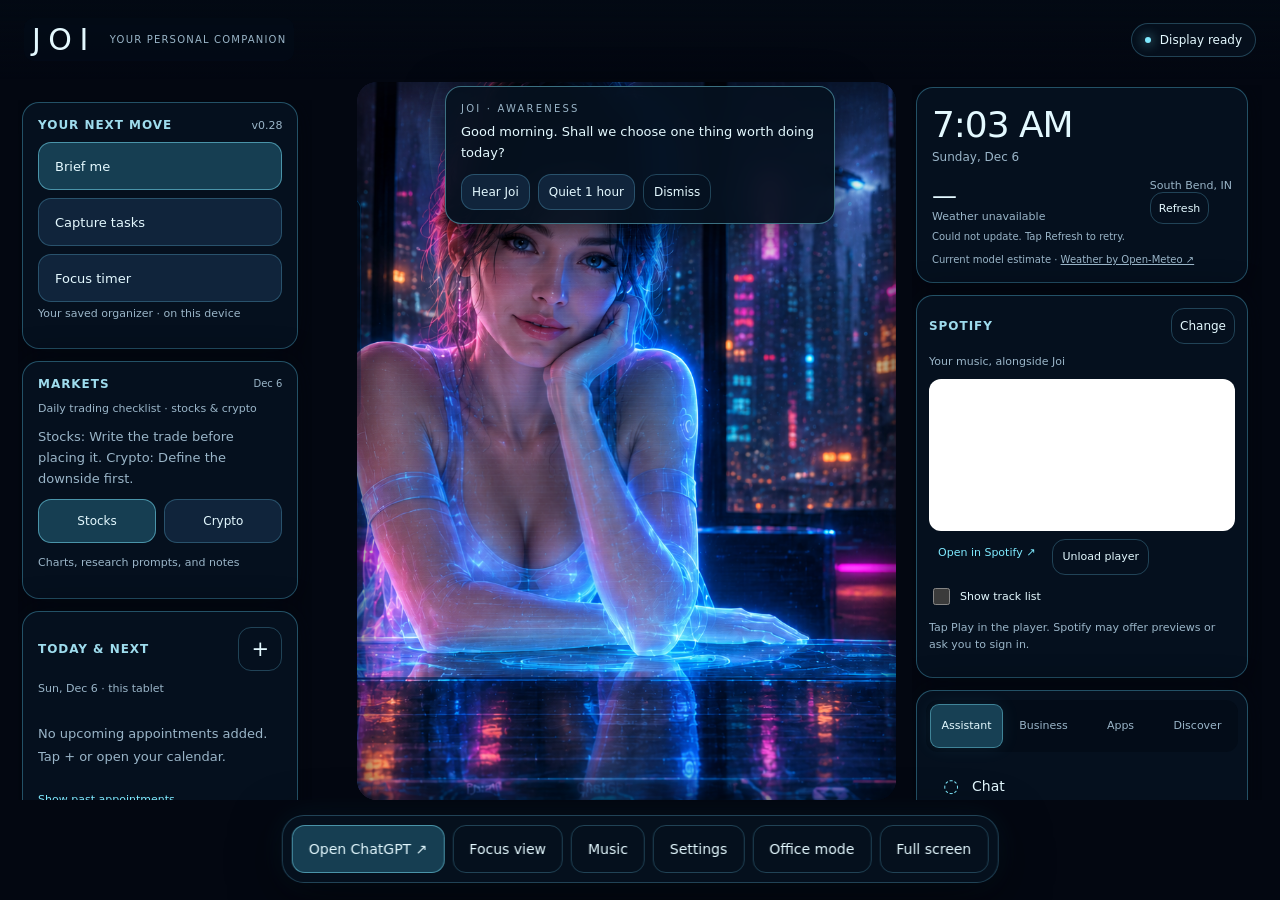
==== commit 34199c2e: "Fix v0.28 ear stretching by moving the complete portrait instead of an isolated head copy" ====
--- a/index.html
+++ b/index.html
@@ -1,5 +1,5 @@
 <!doctype html>
-<html lang="en" data-joi-release="0.27">
+<html lang="en" data-joi-release="0.28">
 <head>
 <meta charset="utf-8">
 <meta name="viewport" content="width=device-width,initial-scale=1,viewport-fit=cover">
@@ -91,7 +91,7 @@
 
 
 .neural-card{border:1px solid var(--line);border-radius:14px;padding:0 13px 12px;margin-top:12px}.neural-card .row{align-items:stretch}.neural-card button{font-size:12px;padding:10px}#neural-status{min-height:36px}#neural-preview{width:100%;margin-top:10px}
-.expression-previews{display:flex;gap:7px;margin-top:12px}.expression-previews button{flex:1;font-size:12px;padding:10px 6px}.head-life.gestures-active{transition:none;will-change:transform}
+.expression-previews{display:flex;gap:7px;margin-top:12px}.expression-previews button{flex:1;font-size:12px;padding:10px 6px}.head-life.gestures-active{transition:none}.scene .art.presence-active{transform-origin:35% 40%;will-change:transform}
 
 /* Projection effects reuse the portrait mask; no extra image buffers. */
 .holo-depth{--fx-strength:.45;--fx-color:#92ecff}
@@ -186,7 +186,7 @@
 <header><div class="brand"><span class="wordmark">JOI</span><small>YOUR PERSONAL COMPANION</small></div><div class="live" role="status"><span class="dot" aria-hidden="true"></span><span id="status">Standby</span></div><div class="clock"><time id="clock"></time><small id="date"></small></div></header>
 <div class="speech-stop"><small>Joi’s reading voice</small><button id="stop-avatar-speech" type="button">Stop voice</button></div><p class="notice" id="notice" role="status" hidden></p>
 <aside class="sidebar sidebar-left" id="left-widgets" aria-label="Daily organization">
-  <section class="widget"><div class="widget-head"><h2>Your next move</h2><span class="release-stamp">v0.27</span></div><div class="mission-actions"><button type="button" class="primary" id="open-briefing">Brief me</button><button type="button" id="open-capture">Capture tasks</button><button type="button" id="focus-mini">Focus timer</button></div><p class="meta">Your saved organizer · on this device</p></section>
+  <section class="widget"><div class="widget-head"><h2>Your next move</h2><span class="release-stamp">v0.28</span></div><div class="mission-actions"><button type="button" class="primary" id="open-briefing">Brief me</button><button type="button" id="open-capture">Capture tasks</button><button type="button" id="focus-mini">Focus timer</button></div><p class="meta">Your saved organizer · on this device</p></section>
 
 <section class="widget market-widget" aria-labelledby="market-widget-title"><div class="widget-head"><h2 id="market-widget-title">Markets</h2><span id="market-widget-date" class="release-stamp"></span></div><p class="meta">Daily trading checklist · stocks &amp; crypto</p><p id="market-mini-tip" class="market-mini-tip"></p><div class="market-buttons"><button type="button" class="primary" data-open-market="stocks">Stocks</button><button type="button" data-open-market="crypto">Crypto</button></div><p class="inline-help">Charts, research prompts, and notes</p></section>
   <section class="widget"><div class="widget-head"><h2>Today &amp; next</h2><button type="button" id="add-appointment" aria-label="Add an appointment">+</button></div><p class="meta" id="today-heading"></p><ul class="agenda-list" id="agenda-list"></ul><button class="small-link quiet" id="toggle-appointments" type="button">Show past appointments</button><a class="small-link" href="https://calendar.google.com/calendar/" target="_blank" rel="noopener noreferrer">Open Google Calendar ↗</a></section>
@@ -234,7 +234,7 @@
 
 <div id="sound-monitor" hidden aria-label="Sound reaction microphone controls"><span>Mic active</span><meter id="sound-meter" min="0" max="1" value="0" aria-label="Microphone sound level"></meter><button type="button" id="sound-stop-floating">Stop mic</button></div><nav class="dock" aria-label="Joi controls"><div class="visualizer" aria-hidden="true"><i></i><i></i><i></i><i></i><i></i><i></i><i></i></div><button class="quiet utility-toggle" type="button" id="toggle-left" aria-controls="left-widgets" aria-expanded="false">Today / tasks</button><button class="quiet" id="focus-view" type="button" aria-pressed="false">Focus view</button><button class="quiet utility-toggle" type="button" id="toggle-right" aria-controls="right-widgets" aria-expanded="false">Menus</button><a class="action primary" href="https://chatgpt.com/" target="_blank" rel="noopener noreferrer">Open ChatGPT ↗</a><button class="quiet" type="button" id="open-music">Music</button><button class="quiet" id="settings">Settings</button><button class="quiet" id="fullscreen">Full screen</button></nav>
 <dialog id="voice-panel" aria-labelledby="voice-title"><div class="panel-head"><div><div class="eyebrow">Voice console</div><h1 id="voice-title">I'm here.</h1></div><button class="quiet close" data-close aria-label="Close voice console">×</button></div><p>Type something for Joi to read aloud, or dictate it with your microphone. Open ChatGPT for AI conversation.</p><label for="words">Words for Joi</label><textarea id="words" maxlength="4000" placeholder="Good evening. What shall we explore?"></textarea><div class="row"><button id="listen">Listen</button><button class="primary" id="speak">Speak</button><button id="stop" disabled>Stop</button></div><p id="message" role="status">Ready when you are.</p><button class="primary" id="watch-words" type="button">Watch Joi read this</button><button class="quiet" id="greeting">Try Joi’s greeting</button><p class="hint">This console reads text; it does not generate AI answers. Microphone recognition may use your browser’s online speech service. Use the side panels for tasks, appointments, notes, and app shortcuts.</p></dialog>
-<dialog id="settings-panel" aria-labelledby="settings-title"><div class="panel-head"><div><div class="eyebrow">Make yourself comfortable</div><h1 id="settings-title">Console settings</h1></div><button class="quiet close" data-close aria-label="Close settings">×</button></div><button class="primary" id="voice-setup" type="button">ChatGPT Voice setup guide</button><p class="inline-help">ChatGPT provides your conversation. The reading voice below speaks Joi’s reminders, briefings, and typed text.</p><label for="speech-engine">Joi’s reading voice</label><select id="speech-engine"><option value="device">Device voice · instant</option><option value="neural" disabled>Neural voice · paused for stability</option></select><div class="neural-card"><p class="inline-help">Device voice restored. Local neural voice is paused while we investigate tablet crashes. Your speaking style, pitch, pace, and organizer are preserved.</p></div><label for="voice-choice">Device voice</label><select id="voice-choice"><option value="">Device default</option></select><label for="joi-style">Speaking style</label><select id="joi-style"><option value="intimate">Intimate</option><option value="natural">Natural</option><option value="playful">Playful</option></select><label for="joi-pitch">Device voice pitch <output id="joi-pitch-value">1.04×</output></label><input id="joi-pitch" type="range" min="0.85" max="1.2" step="0.01" value="1.04"><label for="rate">Speaking pace <output id="rate-value">0.92×</output></label><input id="rate" type="range" min="0.6" max="1.3" step="0.02" value="0.92"><label for="brightness">Hologram brightness</label><input id="brightness" type="range" min="0.6" max="1.3" step="0.05" value="1"><label class="check"><input id="motion" type="checkbox" checked> Ambient animation</label><label class="check"><input id="eye-motion" type="checkbox" checked> Blinking &amp; eye movement</label><label class="check"><input id="head-motion" type="checkbox" checked> Head movement &amp; expressions</label><label for="presence-style">Presence</label><select id="presence-style"><option value="quiet">Quiet · restrained</option><option value="natural" selected>Natural · relaxed and attentive</option><option value="expressive">Expressive · more visible movement</option></select><button type="button" class="primary" id="preview-presence" style="width:100%;margin-top:10px">Preview lifelike presence</button><div class="expression-previews" role="group" aria-label="Preview Joi’s expressions"><button type="button" data-joi-expression="warm">Warm</button><button type="button" data-joi-expression="curious">Curious</button><button type="button" data-joi-expression="playful">Playful</button></div><p id="expression-feedback" class="inline-help" role="status">Preview presence for a short head tilt and soft expression, or tap Joi’s portrait for a response. These are local animations, independent of ChatGPT Voice.</p><label class="check"><input id="holographic-depth" type="checkbox" checked> Holographic depth</label><label for="projection-effects">Projection effects</label><select id="projection-effects"><option value="off">Off</option><option value="subtle">Subtle</option><option value="cinematic">Cinematic</option></select><button type="button" id="preview-projection" class="quiet" style="width:100%;margin-top:10px">Preview projection effects</button><p id="projection-feedback" class="inline-help" role="status">Soft scan lines, passing shimmer, and light rings. Enable Holographic depth to show effects.</p><label class="check"><input id="mouth-motion" type="checkbox" checked> Mouth movement during speech</label><section class="sound-settings"><h2>Experimental sound-reactive mouth</h2><p class="inline-help">Uses this tablet’s microphone to react to sound from the speaker. Audio is analyzed locally, with no recording or upload. It can also react to your voice and music. ChatGPT Voice may interrupt microphone access.</p><label for="sound-sensitivity">Sensitivity <output id="sound-sensitivity-value">1.5×</output></label><input id="sound-sensitivity" type="range" min="0.5" max="4" step="0.1" value="1.5"><label for="sound-strength">Mouth movement strength <output id="sound-strength-value">1.8×</output></label><input id="sound-strength" type="range" min="0.5" max="3" step="0.1" value="1.8"><button type="button" id="sound-demo" class="quiet" style="width:100%;margin-top:10px">Test mouth motion · no microphone</button><div class="row"><button type="button" class="primary" id="sound-start">Start sound reaction</button><button type="button" class="quiet" id="sound-stop" disabled>Stop microphone</button></div><p id="sound-status" class="inline-help" role="status">Off. Start only when you want to try it. Use the tablet speaker rather than headphones.</p></section><button class="primary" id="watch-demo" type="button">Try Joi speaking</button><p class="inline-help">Joi uses your selected reading voice. Device voice uses estimated timing for mouth movement.</p><p class="inline-help">Subtle portrait animation, independent of ChatGPT Voice. Turning off ambient animation also pauses her eyes, head gestures, light sweep, particles, and mouth movement.</p><div class="row"><button id="preview" class="primary">Preview voice</button><button id="voice">Voice test</button></div><label class="check"><input type="checkbox" id="keep-awake"> Keep screen awake while Joi is visible</label><p id="awake-status" role="status" class="inline-help">Off. Screen behavior follows your device settings.</p><label for="awareness-mode">Proactive prompts</label><select id="awareness-mode"><option value="all">Reminders + occasional conversation</option><option value="reminders">Task and appointment reminders only</option><option value="off">Off</option></select><button type="button" id="awareness-resume">Resume prompts now</button><p class="inline-help">Prompts appear while Joi is visible. Snoozing an item delays only that reminder.</p><div class="backup-row"><button id="download-backup" type="button">Download organizer backup</button><button id="restore-backup" type="button">Restore backup</button></div><input id="backup-import" type="file" accept="application/json,.json" hidden><p class="inline-help">Tasks, appointments, and notes are saved in this browser only. Clearing site data removes them. Restore merges backup items with existing items.</p><p class="hint">Preferences stay in this browser. Device voices vary; choose the voice you prefer. Your system’s reduced motion setting is respected.</p></dialog>
+<dialog id="settings-panel" aria-labelledby="settings-title"><div class="panel-head"><div><div class="eyebrow">Make yourself comfortable</div><h1 id="settings-title">Console settings</h1></div><button class="quiet close" data-close aria-label="Close settings">×</button></div><button class="primary" id="voice-setup" type="button">ChatGPT Voice setup guide</button><p class="inline-help">ChatGPT provides your conversation. The reading voice below speaks Joi’s reminders, briefings, and typed text.</p><label for="speech-engine">Joi’s reading voice</label><select id="speech-engine"><option value="device">Device voice · instant</option><option value="neural" disabled>Neural voice · paused for stability</option></select><div class="neural-card"><p class="inline-help">Device voice restored. Local neural voice is paused while we investigate tablet crashes. Your speaking style, pitch, pace, and organizer are preserved.</p></div><label for="voice-choice">Device voice</label><select id="voice-choice"><option value="">Device default</option></select><label for="joi-style">Speaking style</label><select id="joi-style"><option value="intimate">Intimate</option><option value="natural">Natural</option><option value="playful">Playful</option></select><label for="joi-pitch">Device voice pitch <output id="joi-pitch-value">1.04×</output></label><input id="joi-pitch" type="range" min="0.85" max="1.2" step="0.01" value="1.04"><label for="rate">Speaking pace <output id="rate-value">0.92×</output></label><input id="rate" type="range" min="0.6" max="1.3" step="0.02" value="0.92"><label for="brightness">Hologram brightness</label><input id="brightness" type="range" min="0.6" max="1.3" step="0.05" value="1"><label class="check"><input id="motion" type="checkbox" checked> Ambient animation</label><label class="check"><input id="eye-motion" type="checkbox" checked> Blinking &amp; eye movement</label><label class="check"><input id="head-motion" type="checkbox" checked> Head movement &amp; expressions</label><label for="presence-style">Presence</label><select id="presence-style"><option value="quiet">Quiet · restrained</option><option value="natural" selected>Natural · relaxed and attentive</option><option value="expressive">Expressive · more visible movement</option></select><button type="button" class="primary" id="preview-presence" style="width:100%;margin-top:10px">Preview lifelike presence</button><div class="expression-previews" role="group" aria-label="Preview Joi’s expressions"><button type="button" data-joi-expression="warm">Warm</button><button type="button" data-joi-expression="curious">Curious</button><button type="button" data-joi-expression="playful">Playful</button></div><p id="expression-feedback" class="inline-help" role="status">Preview presence for a gentle portrait sway and soft expression, or tap Joi’s portrait for a response. These are local animations, independent of ChatGPT Voice.</p><label class="check"><input id="holographic-depth" type="checkbox" checked> Holographic depth</label><label for="projection-effects">Projection effects</label><select id="projection-effects"><option value="off">Off</option><option value="subtle">Subtle</option><option value="cinematic">Cinematic</option></select><button type="button" id="preview-projection" class="quiet" style="width:100%;margin-top:10px">Preview projection effects</button><p id="projection-feedback" class="inline-help" role="status">Soft scan lines, passing shimmer, and light rings. Enable Holographic depth to show effects.</p><label class="check"><input id="mouth-motion" type="checkbox" checked> Mouth movement during speech</label><section class="sound-settings"><h2>Experimental sound-reactive mouth</h2><p class="inline-help">Uses this tablet’s microphone to react to sound from the speaker. Audio is analyzed locally, with no recording or upload. It can also react to your voice and music. ChatGPT Voice may interrupt microphone access.</p><label for="sound-sensitivity">Sensitivity <output id="sound-sensitivity-value">1.5×</output></label><input id="sound-sensitivity" type="range" min="0.5" max="4" step="0.1" value="1.5"><label for="sound-strength">Mouth movement strength <output id="sound-strength-value">1.8×</output></label><input id="sound-strength" type="range" min="0.5" max="3" step="0.1" value="1.8"><button type="button" id="sound-demo" class="quiet" style="width:100%;margin-top:10px">Test mouth motion · no microphone</button><div class="row"><button type="button" class="primary" id="sound-start">Start sound reaction</button><button type="button" class="quiet" id="sound-stop" disabled>Stop microphone</button></div><p id="sound-status" class="inline-help" role="status">Off. Start only when you want to try it. Use the tablet speaker rather than headphones.</p></section><button class="primary" id="watch-demo" type="button">Try Joi speaking</button><p class="inline-help">Joi uses your selected reading voice. Device voice uses estimated timing for mouth movement.</p><p class="inline-help">Subtle portrait animation, independent of ChatGPT Voice. Turning off ambient animation also pauses her eyes, head gestures, light sweep, particles, and mouth movement.</p><div class="row"><button id="preview" class="primary">Preview voice</button><button id="voice">Voice test</button></div><label class="check"><input type="checkbox" id="keep-awake"> Keep screen awake while Joi is visible</label><p id="awake-status" role="status" class="inline-help">Off. Screen behavior follows your device settings.</p><label for="awareness-mode">Proactive prompts</label><select id="awareness-mode"><option value="all">Reminders + occasional conversation</option><option value="reminders">Task and appointment reminders only</option><option value="off">Off</option></select><button type="button" id="awareness-resume">Resume prompts now</button><p class="inline-help">Prompts appear while Joi is visible. Snoozing an item delays only that reminder.</p><div class="backup-row"><button id="download-backup" type="button">Download organizer backup</button><button id="restore-backup" type="button">Restore backup</button></div><input id="backup-import" type="file" accept="application/json,.json" hidden><p class="inline-help">Tasks, appointments, and notes are saved in this browser only. Clearing site data removes them. Restore merges backup items with existing items.</p><p class="hint">Preferences stay in this browser. Device voices vary; choose the voice you prefer. Your system’s reduced motion setting is respected.</p></dialog>
 <dialog id="setup-panel" aria-labelledby="setup-title"><div class="panel-head"><div><div class="eyebrow">ChatGPT companion</div><h1 id="setup-title">Voice behind the hologram</h1></div><button class="quiet close" data-close aria-label="Close voice setup">×</button></div><p>Use ChatGPT for conversation while this page displays Joi. This mode makes no OpenAI API calls. ChatGPT plan limits still apply.</p><ol class="setup-steps"><li><strong>Open the ChatGPT app.</strong> In Settings → Voice, enable <strong>Background conversations</strong>. The setting’s location can vary by app version.</li><li><strong>Start Voice in a chat.</strong> Tap the Voice icon and choose a voice you like. You can ask: “Call yourself Joi. Speak warmly and calmly, keep replies practical, and help me organize my day.”</li><li><strong>Return to this Joi page in Chrome.</strong> Keep the ChatGPT voice session running in the background. End the call from ChatGPT when you finish.</li></ol><div class="row"><a class="action primary" href="https://chatgpt.com/" target="_blank" rel="noopener noreferrer">Open ChatGPT ↗</a><button id="setup-done">Show hologram</button></div><p id="setup-copy-message" role="status"></p><button class="quiet" id="copy-personality">Copy Joi’s conversation instructions</button><textarea id="personality-copy" aria-label="Joi conversation instructions to copy" readonly hidden></textarea><p class="hint">For both apps on screen, open Recent apps, tap an app’s icon, choose “Open in split screen view,” then select the other app if supported. Background mode uses the ChatGPT mobile app; the website link above is an alternative way to open ChatGPT.</p><p class="hint">The avatar’s ambient animation runs independently. This page cannot hear ChatGPT’s replies, detect its call status, or synchronize her mouth. The side panels work independently of ChatGPT Voice.</p></dialog>
 
 <dialog id="briefing-panel" aria-labelledby="briefing-title"><div class="panel-head"><div><div class="eyebrow">Your saved organizer</div><h1 id="briefing-title">A little direction.</h1></div><button type="button" class="quiet close" data-close aria-label="Close briefing">×</button></div><div class="segmented"><button type="button" id="brief-today" aria-pressed="true">Today</button><button type="button" id="brief-tomorrow" aria-pressed="false">Tomorrow</button></div><p id="briefing-summary"></p><section class="brief-section"><h2>Three tasks to consider</h2><ul class="brief-list" id="briefing-tasks"></ul></section><section class="brief-section"><h2>Appointments</h2><ul class="brief-list" id="briefing-appointments"></ul></section><div class="row"><button type="button" class="primary" id="hear-briefing">Hear briefing</button><button type="button" id="brief-capture">Add tasks</button></div><label class="check"><input type="checkbox" id="context-notes"> Include project notes in ChatGPT context</label><button type="button" id="prepare-context">Prepare ChatGPT context</button><p class="hint">Uses items saved in Joi. Review the context before copying it into ChatGPT. Calendar and Todoist stay separate.</p></dialog>
@@ -705,9 +705,10 @@
 (() => {
   'use strict';
   const head=document.querySelector('.head-life');
+  const portrait=document.querySelector('.art');
   const canvas=document.querySelector('.expression-life');
   const toggle=document.getElementById('head-motion');
-  if(!head||!canvas||!toggle)return;
+  if(!head||!portrait||!canvas||!toggle)return;
   const ctx=canvas.getContext('2d');
   if(!ctx){toggle.checked=false;toggle.disabled=true;return;}
   const reduced=matchMedia('(prefers-reduced-motion: reduce)');
@@ -776,7 +777,8 @@
     };
     const gesture=profiles[kind]||{smile:random(.8,1.6),leftBrow:inquisitive?random(.8,1.25):random(.15,.45),rightBrow:random(.15,.45),tilt:random(-.48,.48),lift:random(-.9,.35),shift:random(-.7,.7)};
     head.dataset.expression=kind;
-    const scale=strength();
+    // Move the complete portrait plane: an isolated head cutout exposes the still ear beneath it.
+    const scale=strength()*.6;
     const start=performance.now(),rise=kind==='idle'?random(1700,2300):850,hold=kind==='idle'?random(1400,2400):1600,fall=kind==='idle'?random(2300,3000):1500;
     lastFrame=-Infinity;
     function step(now){
@@ -786,13 +788,13 @@
       lastFrame=now;
       const elapsed=now-start;
       if(elapsed>=rise+hold+fall){
-        ctx.clearRect(0,0,canvas.width,canvas.height);head.style.transform='';head.dataset.expression='idle';schedule(random(6500,12500));return;
+        ctx.clearRect(0,0,canvas.width,canvas.height);portrait.style.transform='';head.dataset.expression='idle';schedule(random(6500,12500));return;
       }
       const amount=elapsed<rise?ease(elapsed/rise):elapsed<rise+hold?1:1-ease((elapsed-rise-hold)/fall);
       // Drive pose and expression with the same easing, including the return to rest.
       // A brief, low-amplitude nod gives speech a little emphasis without a loop.
       const nod=kind==='speaking'&&elapsed<1500?Math.sin(Math.PI*elapsed/750)*.45:0;
-      head.style.transform=`translate(${(gesture.shift||0)*amount*scale}px,${(gesture.lift*amount+nod)*scale}px) rotate(${gesture.tilt*amount*scale}deg)`;
+      portrait.style.transform=`translate(${(gesture.shift||0)*amount*scale}px,${(gesture.lift*amount+nod)*scale}px) rotate(${gesture.tilt*amount*scale}deg)`;
       render(amount*Math.min(1.2,scale),gesture);
       if(elapsed>=rise&&elapsed<rise+hold&&kind!=='speaking'){
         timer=setTimeout(()=>{timer=0;raf=requestAnimationFrame(step);},rise+hold-elapsed);
@@ -802,13 +804,13 @@
   }
   function stop(){
     clearTimeout(timer);cancelAnimationFrame(raf);timer=raf=0;running=false;
-    head.classList.remove('gestures-active');head.style.transform='';head.dataset.expression='idle';
+    head.classList.remove('gestures-active');portrait.classList.remove('presence-active');portrait.style.transform='';head.dataset.expression='idle';
     ctx.clearRect(0,0,canvas.width,canvas.height);
   }
   function sync(){
     if(!allowed()){stop();return;}
     if(running)return;
-    running=true;head.classList.add('gestures-active');schedule(random(2200,4800));
+    running=true;head.classList.add('gestures-active');portrait.classList.add('presence-active');schedule(random(2200,4800));
   }
   toggle.addEventListener('change',()=>{enabled=toggle.checked;try{localStorage.setItem(key,enabled?'on':'off');}catch{}sync();});
   document.addEventListener('visibilitychange',sync);
@@ -817,7 +819,7 @@
   let lastMode='standby',lastTouch=-Infinity;
   function react(kind){
     if(!allowed())return false;
-    stop();running=true;head.classList.add('gestures-active');begin(kind);return true;
+    stop();running=true;head.classList.add('gestures-active');portrait.classList.add('presence-active');begin(kind);return true;
   }
   function previewPresence(){
     const feedback=document.getElementById('expression-feedback');
@@ -825,7 +827,7 @@
     document.getElementById('settings-panel').close();
     react('attentive');
     document.dispatchEvent(new CustomEvent('joi-presence-attention',{detail:{dx:.9,dy:-.2}}));
-    feedback.textContent='Presence previewed. Watch her head tilt, eyes, and return to rest.';
+    feedback.textContent='Presence previewed. Watch her gentle sway, eyes, and return to rest.';
   }
   document.getElementById('preview-presence').addEventListener('click',previewPresence);
   styleControl.addEventListener('change',()=>{presence=styleControl.value;try{localStorage.setItem(styleKey,presence);}catch{}if(allowed())react('attentive');});
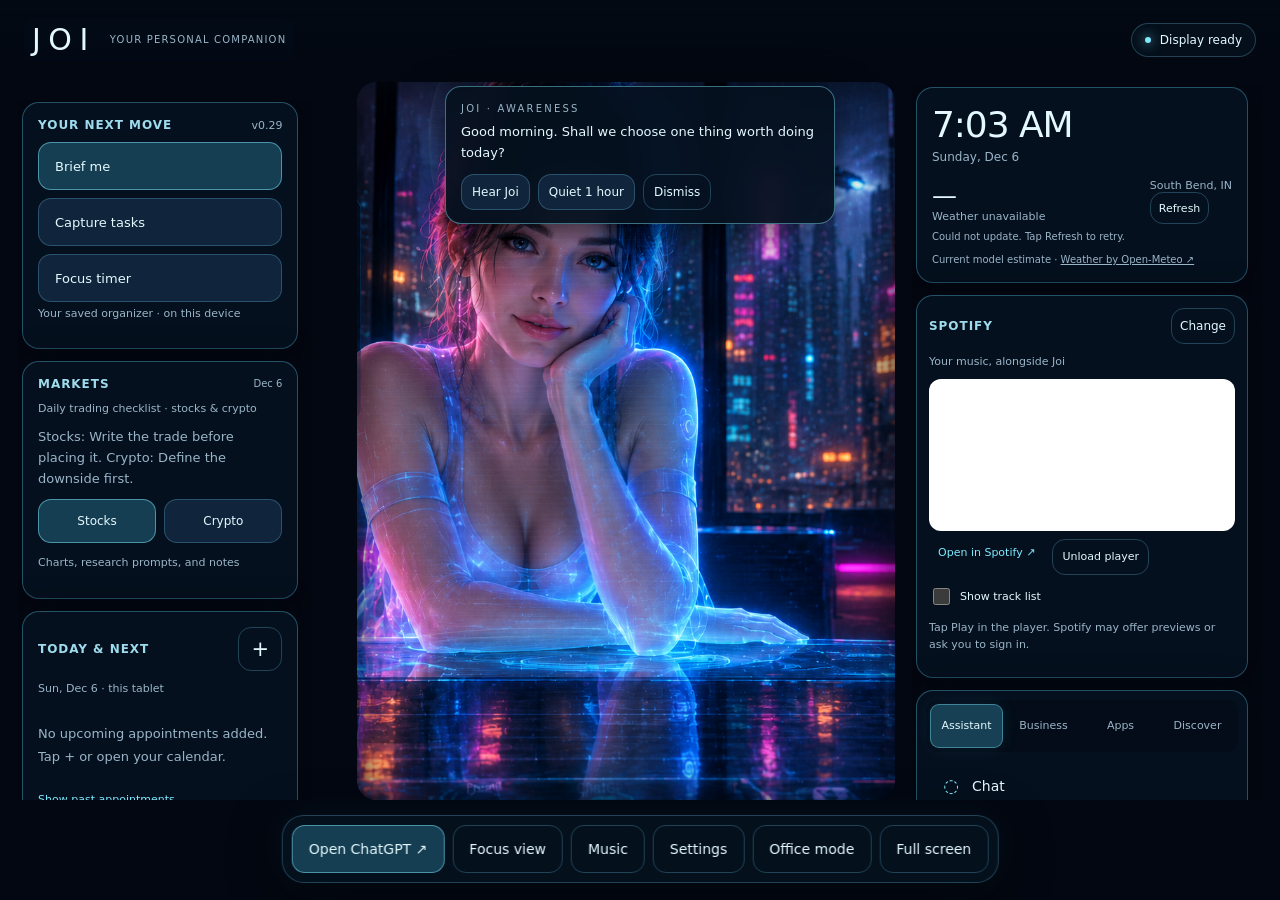
==== commit 8ac2f850: "Remove frame sway and isolated head movement; preserve local expressions and eye animation in v0.29" ====
--- a/index.html
+++ b/index.html
@@ -1,5 +1,5 @@
 <!doctype html>
-<html lang="en" data-joi-release="0.28">
+<html lang="en" data-joi-release="0.29">
 <head>
 <meta charset="utf-8">
 <meta name="viewport" content="width=device-width,initial-scale=1,viewport-fit=cover">
@@ -91,7 +91,7 @@
 
 
 .neural-card{border:1px solid var(--line);border-radius:14px;padding:0 13px 12px;margin-top:12px}.neural-card .row{align-items:stretch}.neural-card button{font-size:12px;padding:10px}#neural-status{min-height:36px}#neural-preview{width:100%;margin-top:10px}
-.expression-previews{display:flex;gap:7px;margin-top:12px}.expression-previews button{flex:1;font-size:12px;padding:10px 6px}.head-life.gestures-active{transition:none}.scene .art.presence-active{transform-origin:35% 40%;will-change:transform}
+.expression-previews{display:flex;gap:7px;margin-top:12px}.expression-previews button{flex:1;font-size:12px;padding:10px 6px}.head-life.gestures-active{transition:none}
 
 /* Projection effects reuse the portrait mask; no extra image buffers. */
 .holo-depth{--fx-strength:.45;--fx-color:#92ecff}
@@ -186,7 +186,7 @@
 <header><div class="brand"><span class="wordmark">JOI</span><small>YOUR PERSONAL COMPANION</small></div><div class="live" role="status"><span class="dot" aria-hidden="true"></span><span id="status">Standby</span></div><div class="clock"><time id="clock"></time><small id="date"></small></div></header>
 <div class="speech-stop"><small>Joi’s reading voice</small><button id="stop-avatar-speech" type="button">Stop voice</button></div><p class="notice" id="notice" role="status" hidden></p>
 <aside class="sidebar sidebar-left" id="left-widgets" aria-label="Daily organization">
-  <section class="widget"><div class="widget-head"><h2>Your next move</h2><span class="release-stamp">v0.28</span></div><div class="mission-actions"><button type="button" class="primary" id="open-briefing">Brief me</button><button type="button" id="open-capture">Capture tasks</button><button type="button" id="focus-mini">Focus timer</button></div><p class="meta">Your saved organizer · on this device</p></section>
+  <section class="widget"><div class="widget-head"><h2>Your next move</h2><span class="release-stamp">v0.29</span></div><div class="mission-actions"><button type="button" class="primary" id="open-briefing">Brief me</button><button type="button" id="open-capture">Capture tasks</button><button type="button" id="focus-mini">Focus timer</button></div><p class="meta">Your saved organizer · on this device</p></section>
 
 <section class="widget market-widget" aria-labelledby="market-widget-title"><div class="widget-head"><h2 id="market-widget-title">Markets</h2><span id="market-widget-date" class="release-stamp"></span></div><p class="meta">Daily trading checklist · stocks &amp; crypto</p><p id="market-mini-tip" class="market-mini-tip"></p><div class="market-buttons"><button type="button" class="primary" data-open-market="stocks">Stocks</button><button type="button" data-open-market="crypto">Crypto</button></div><p class="inline-help">Charts, research prompts, and notes</p></section>
   <section class="widget"><div class="widget-head"><h2>Today &amp; next</h2><button type="button" id="add-appointment" aria-label="Add an appointment">+</button></div><p class="meta" id="today-heading"></p><ul class="agenda-list" id="agenda-list"></ul><button class="small-link quiet" id="toggle-appointments" type="button">Show past appointments</button><a class="small-link" href="https://calendar.google.com/calendar/" target="_blank" rel="noopener noreferrer">Open Google Calendar ↗</a></section>
@@ -234,7 +234,7 @@
 
 <div id="sound-monitor" hidden aria-label="Sound reaction microphone controls"><span>Mic active</span><meter id="sound-meter" min="0" max="1" value="0" aria-label="Microphone sound level"></meter><button type="button" id="sound-stop-floating">Stop mic</button></div><nav class="dock" aria-label="Joi controls"><div class="visualizer" aria-hidden="true"><i></i><i></i><i></i><i></i><i></i><i></i><i></i></div><button class="quiet utility-toggle" type="button" id="toggle-left" aria-controls="left-widgets" aria-expanded="false">Today / tasks</button><button class="quiet" id="focus-view" type="button" aria-pressed="false">Focus view</button><button class="quiet utility-toggle" type="button" id="toggle-right" aria-controls="right-widgets" aria-expanded="false">Menus</button><a class="action primary" href="https://chatgpt.com/" target="_blank" rel="noopener noreferrer">Open ChatGPT ↗</a><button class="quiet" type="button" id="open-music">Music</button><button class="quiet" id="settings">Settings</button><button class="quiet" id="fullscreen">Full screen</button></nav>
 <dialog id="voice-panel" aria-labelledby="voice-title"><div class="panel-head"><div><div class="eyebrow">Voice console</div><h1 id="voice-title">I'm here.</h1></div><button class="quiet close" data-close aria-label="Close voice console">×</button></div><p>Type something for Joi to read aloud, or dictate it with your microphone. Open ChatGPT for AI conversation.</p><label for="words">Words for Joi</label><textarea id="words" maxlength="4000" placeholder="Good evening. What shall we explore?"></textarea><div class="row"><button id="listen">Listen</button><button class="primary" id="speak">Speak</button><button id="stop" disabled>Stop</button></div><p id="message" role="status">Ready when you are.</p><button class="primary" id="watch-words" type="button">Watch Joi read this</button><button class="quiet" id="greeting">Try Joi’s greeting</button><p class="hint">This console reads text; it does not generate AI answers. Microphone recognition may use your browser’s online speech service. Use the side panels for tasks, appointments, notes, and app shortcuts.</p></dialog>
-<dialog id="settings-panel" aria-labelledby="settings-title"><div class="panel-head"><div><div class="eyebrow">Make yourself comfortable</div><h1 id="settings-title">Console settings</h1></div><button class="quiet close" data-close aria-label="Close settings">×</button></div><button class="primary" id="voice-setup" type="button">ChatGPT Voice setup guide</button><p class="inline-help">ChatGPT provides your conversation. The reading voice below speaks Joi’s reminders, briefings, and typed text.</p><label for="speech-engine">Joi’s reading voice</label><select id="speech-engine"><option value="device">Device voice · instant</option><option value="neural" disabled>Neural voice · paused for stability</option></select><div class="neural-card"><p class="inline-help">Device voice restored. Local neural voice is paused while we investigate tablet crashes. Your speaking style, pitch, pace, and organizer are preserved.</p></div><label for="voice-choice">Device voice</label><select id="voice-choice"><option value="">Device default</option></select><label for="joi-style">Speaking style</label><select id="joi-style"><option value="intimate">Intimate</option><option value="natural">Natural</option><option value="playful">Playful</option></select><label for="joi-pitch">Device voice pitch <output id="joi-pitch-value">1.04×</output></label><input id="joi-pitch" type="range" min="0.85" max="1.2" step="0.01" value="1.04"><label for="rate">Speaking pace <output id="rate-value">0.92×</output></label><input id="rate" type="range" min="0.6" max="1.3" step="0.02" value="0.92"><label for="brightness">Hologram brightness</label><input id="brightness" type="range" min="0.6" max="1.3" step="0.05" value="1"><label class="check"><input id="motion" type="checkbox" checked> Ambient animation</label><label class="check"><input id="eye-motion" type="checkbox" checked> Blinking &amp; eye movement</label><label class="check"><input id="head-motion" type="checkbox" checked> Head movement &amp; expressions</label><label for="presence-style">Presence</label><select id="presence-style"><option value="quiet">Quiet · restrained</option><option value="natural" selected>Natural · relaxed and attentive</option><option value="expressive">Expressive · more visible movement</option></select><button type="button" class="primary" id="preview-presence" style="width:100%;margin-top:10px">Preview lifelike presence</button><div class="expression-previews" role="group" aria-label="Preview Joi’s expressions"><button type="button" data-joi-expression="warm">Warm</button><button type="button" data-joi-expression="curious">Curious</button><button type="button" data-joi-expression="playful">Playful</button></div><p id="expression-feedback" class="inline-help" role="status">Preview presence for a gentle portrait sway and soft expression, or tap Joi’s portrait for a response. These are local animations, independent of ChatGPT Voice.</p><label class="check"><input id="holographic-depth" type="checkbox" checked> Holographic depth</label><label for="projection-effects">Projection effects</label><select id="projection-effects"><option value="off">Off</option><option value="subtle">Subtle</option><option value="cinematic">Cinematic</option></select><button type="button" id="preview-projection" class="quiet" style="width:100%;margin-top:10px">Preview projection effects</button><p id="projection-feedback" class="inline-help" role="status">Soft scan lines, passing shimmer, and light rings. Enable Holographic depth to show effects.</p><label class="check"><input id="mouth-motion" type="checkbox" checked> Mouth movement during speech</label><section class="sound-settings"><h2>Experimental sound-reactive mouth</h2><p class="inline-help">Uses this tablet’s microphone to react to sound from the speaker. Audio is analyzed locally, with no recording or upload. It can also react to your voice and music. ChatGPT Voice may interrupt microphone access.</p><label for="sound-sensitivity">Sensitivity <output id="sound-sensitivity-value">1.5×</output></label><input id="sound-sensitivity" type="range" min="0.5" max="4" step="0.1" value="1.5"><label for="sound-strength">Mouth movement strength <output id="sound-strength-value">1.8×</output></label><input id="sound-strength" type="range" min="0.5" max="3" step="0.1" value="1.8"><button type="button" id="sound-demo" class="quiet" style="width:100%;margin-top:10px">Test mouth motion · no microphone</button><div class="row"><button type="button" class="primary" id="sound-start">Start sound reaction</button><button type="button" class="quiet" id="sound-stop" disabled>Stop microphone</button></div><p id="sound-status" class="inline-help" role="status">Off. Start only when you want to try it. Use the tablet speaker rather than headphones.</p></section><button class="primary" id="watch-demo" type="button">Try Joi speaking</button><p class="inline-help">Joi uses your selected reading voice. Device voice uses estimated timing for mouth movement.</p><p class="inline-help">Subtle portrait animation, independent of ChatGPT Voice. Turning off ambient animation also pauses her eyes, head gestures, light sweep, particles, and mouth movement.</p><div class="row"><button id="preview" class="primary">Preview voice</button><button id="voice">Voice test</button></div><label class="check"><input type="checkbox" id="keep-awake"> Keep screen awake while Joi is visible</label><p id="awake-status" role="status" class="inline-help">Off. Screen behavior follows your device settings.</p><label for="awareness-mode">Proactive prompts</label><select id="awareness-mode"><option value="all">Reminders + occasional conversation</option><option value="reminders">Task and appointment reminders only</option><option value="off">Off</option></select><button type="button" id="awareness-resume">Resume prompts now</button><p class="inline-help">Prompts appear while Joi is visible. Snoozing an item delays only that reminder.</p><div class="backup-row"><button id="download-backup" type="button">Download organizer backup</button><button id="restore-backup" type="button">Restore backup</button></div><input id="backup-import" type="file" accept="application/json,.json" hidden><p class="inline-help">Tasks, appointments, and notes are saved in this browser only. Clearing site data removes them. Restore merges backup items with existing items.</p><p class="hint">Preferences stay in this browser. Device voices vary; choose the voice you prefer. Your system’s reduced motion setting is respected.</p></dialog>
+<dialog id="settings-panel" aria-labelledby="settings-title"><div class="panel-head"><div><div class="eyebrow">Make yourself comfortable</div><h1 id="settings-title">Console settings</h1></div><button class="quiet close" data-close aria-label="Close settings">×</button></div><button class="primary" id="voice-setup" type="button">ChatGPT Voice setup guide</button><p class="inline-help">ChatGPT provides your conversation. The reading voice below speaks Joi’s reminders, briefings, and typed text.</p><label for="speech-engine">Joi’s reading voice</label><select id="speech-engine"><option value="device">Device voice · instant</option><option value="neural" disabled>Neural voice · paused for stability</option></select><div class="neural-card"><p class="inline-help">Device voice restored. Local neural voice is paused while we investigate tablet crashes. Your speaking style, pitch, pace, and organizer are preserved.</p></div><label for="voice-choice">Device voice</label><select id="voice-choice"><option value="">Device default</option></select><label for="joi-style">Speaking style</label><select id="joi-style"><option value="intimate">Intimate</option><option value="natural">Natural</option><option value="playful">Playful</option></select><label for="joi-pitch">Device voice pitch <output id="joi-pitch-value">1.04×</output></label><input id="joi-pitch" type="range" min="0.85" max="1.2" step="0.01" value="1.04"><label for="rate">Speaking pace <output id="rate-value">0.92×</output></label><input id="rate" type="range" min="0.6" max="1.3" step="0.02" value="0.92"><label for="brightness">Hologram brightness</label><input id="brightness" type="range" min="0.6" max="1.3" step="0.05" value="1"><label class="check"><input id="motion" type="checkbox" checked> Ambient animation</label><label class="check"><input id="eye-motion" type="checkbox" checked> Blinking &amp; eye movement</label><label class="check"><input id="head-motion" type="checkbox" checked> Facial expressions</label><label for="presence-style">Presence</label><select id="presence-style"><option value="quiet">Quiet · restrained</option><option value="natural" selected>Natural · relaxed and attentive</option><option value="expressive">Expressive · stronger expressions</option></select><button type="button" class="primary" id="preview-presence" style="width:100%;margin-top:10px">Preview lifelike presence</button><div class="expression-previews" role="group" aria-label="Preview Joi’s expressions"><button type="button" data-joi-expression="warm">Warm</button><button type="button" data-joi-expression="curious">Curious</button><button type="button" data-joi-expression="playful">Playful</button></div><p id="expression-feedback" class="inline-help" role="status">Preview a soft expression and glance, or tap Joi’s portrait for a response. The portrait stays steady. These are local animations, independent of ChatGPT Voice.</p><label class="check"><input id="holographic-depth" type="checkbox" checked> Holographic depth</label><label for="projection-effects">Projection effects</label><select id="projection-effects"><option value="off">Off</option><option value="subtle">Subtle</option><option value="cinematic">Cinematic</option></select><button type="button" id="preview-projection" class="quiet" style="width:100%;margin-top:10px">Preview projection effects</button><p id="projection-feedback" class="inline-help" role="status">Soft scan lines, passing shimmer, and light rings. Enable Holographic depth to show effects.</p><label class="check"><input id="mouth-motion" type="checkbox" checked> Mouth movement during speech</label><section class="sound-settings"><h2>Experimental sound-reactive mouth</h2><p class="inline-help">Uses this tablet’s microphone to react to sound from the speaker. Audio is analyzed locally, with no recording or upload. It can also react to your voice and music. ChatGPT Voice may interrupt microphone access.</p><label for="sound-sensitivity">Sensitivity <output id="sound-sensitivity-value">1.5×</output></label><input id="sound-sensitivity" type="range" min="0.5" max="4" step="0.1" value="1.5"><label for="sound-strength">Mouth movement strength <output id="sound-strength-value">1.8×</output></label><input id="sound-strength" type="range" min="0.5" max="3" step="0.1" value="1.8"><button type="button" id="sound-demo" class="quiet" style="width:100%;margin-top:10px">Test mouth motion · no microphone</button><div class="row"><button type="button" class="primary" id="sound-start">Start sound reaction</button><button type="button" class="quiet" id="sound-stop" disabled>Stop microphone</button></div><p id="sound-status" class="inline-help" role="status">Off. Start only when you want to try it. Use the tablet speaker rather than headphones.</p></section><button class="primary" id="watch-demo" type="button">Try Joi speaking</button><p class="inline-help">Joi uses your selected reading voice. Device voice uses estimated timing for mouth movement.</p><p class="inline-help">Subtle portrait animation, independent of ChatGPT Voice. Turning off ambient animation also pauses her eyes, facial expressions, light sweep, particles, and mouth movement.</p><div class="row"><button id="preview" class="primary">Preview voice</button><button id="voice">Voice test</button></div><label class="check"><input type="checkbox" id="keep-awake"> Keep screen awake while Joi is visible</label><p id="awake-status" role="status" class="inline-help">Off. Screen behavior follows your device settings.</p><label for="awareness-mode">Proactive prompts</label><select id="awareness-mode"><option value="all">Reminders + occasional conversation</option><option value="reminders">Task and appointment reminders only</option><option value="off">Off</option></select><button type="button" id="awareness-resume">Resume prompts now</button><p class="inline-help">Prompts appear while Joi is visible. Snoozing an item delays only that reminder.</p><div class="backup-row"><button id="download-backup" type="button">Download organizer backup</button><button id="restore-backup" type="button">Restore backup</button></div><input id="backup-import" type="file" accept="application/json,.json" hidden><p class="inline-help">Tasks, appointments, and notes are saved in this browser only. Clearing site data removes them. Restore merges backup items with existing items.</p><p class="hint">Preferences stay in this browser. Device voices vary; choose the voice you prefer. Your system’s reduced motion setting is respected.</p></dialog>
 <dialog id="setup-panel" aria-labelledby="setup-title"><div class="panel-head"><div><div class="eyebrow">ChatGPT companion</div><h1 id="setup-title">Voice behind the hologram</h1></div><button class="quiet close" data-close aria-label="Close voice setup">×</button></div><p>Use ChatGPT for conversation while this page displays Joi. This mode makes no OpenAI API calls. ChatGPT plan limits still apply.</p><ol class="setup-steps"><li><strong>Open the ChatGPT app.</strong> In Settings → Voice, enable <strong>Background conversations</strong>. The setting’s location can vary by app version.</li><li><strong>Start Voice in a chat.</strong> Tap the Voice icon and choose a voice you like. You can ask: “Call yourself Joi. Speak warmly and calmly, keep replies practical, and help me organize my day.”</li><li><strong>Return to this Joi page in Chrome.</strong> Keep the ChatGPT voice session running in the background. End the call from ChatGPT when you finish.</li></ol><div class="row"><a class="action primary" href="https://chatgpt.com/" target="_blank" rel="noopener noreferrer">Open ChatGPT ↗</a><button id="setup-done">Show hologram</button></div><p id="setup-copy-message" role="status"></p><button class="quiet" id="copy-personality">Copy Joi’s conversation instructions</button><textarea id="personality-copy" aria-label="Joi conversation instructions to copy" readonly hidden></textarea><p class="hint">For both apps on screen, open Recent apps, tap an app’s icon, choose “Open in split screen view,” then select the other app if supported. Background mode uses the ChatGPT mobile app; the website link above is an alternative way to open ChatGPT.</p><p class="hint">The avatar’s ambient animation runs independently. This page cannot hear ChatGPT’s replies, detect its call status, or synchronize her mouth. The side panels work independently of ChatGPT Voice.</p></dialog>
 
 <dialog id="briefing-panel" aria-labelledby="briefing-title"><div class="panel-head"><div><div class="eyebrow">Your saved organizer</div><h1 id="briefing-title">A little direction.</h1></div><button type="button" class="quiet close" data-close aria-label="Close briefing">×</button></div><div class="segmented"><button type="button" id="brief-today" aria-pressed="true">Today</button><button type="button" id="brief-tomorrow" aria-pressed="false">Tomorrow</button></div><p id="briefing-summary"></p><section class="brief-section"><h2>Three tasks to consider</h2><ul class="brief-list" id="briefing-tasks"></ul></section><section class="brief-section"><h2>Appointments</h2><ul class="brief-list" id="briefing-appointments"></ul></section><div class="row"><button type="button" class="primary" id="hear-briefing">Hear briefing</button><button type="button" id="brief-capture">Add tasks</button></div><label class="check"><input type="checkbox" id="context-notes"> Include project notes in ChatGPT context</label><button type="button" id="prepare-context">Prepare ChatGPT context</button><p class="hint">Uses items saved in Joi. Review the context before copying it into ChatGPT. Calendar and Todoist stay separate.</p></dialog>
@@ -777,8 +777,8 @@
     };
     const gesture=profiles[kind]||{smile:random(.8,1.6),leftBrow:inquisitive?random(.8,1.25):random(.15,.45),rightBrow:random(.15,.45),tilt:random(-.48,.48),lift:random(-.9,.35),shift:random(-.7,.7)};
     head.dataset.expression=kind;
-    // Move the complete portrait plane: an isolated head cutout exposes the still ear beneath it.
-    const scale=strength()*.6;
+    // Keep the portrait and head fixed; only local facial patches animate.
+    const scale=strength();
     const start=performance.now(),rise=kind==='idle'?random(1700,2300):850,hold=kind==='idle'?random(1400,2400):1600,fall=kind==='idle'?random(2300,3000):1500;
     lastFrame=-Infinity;
     function step(now){
@@ -791,10 +791,6 @@
         ctx.clearRect(0,0,canvas.width,canvas.height);portrait.style.transform='';head.dataset.expression='idle';schedule(random(6500,12500));return;
       }
       const amount=elapsed<rise?ease(elapsed/rise):elapsed<rise+hold?1:1-ease((elapsed-rise-hold)/fall);
-      // Drive pose and expression with the same easing, including the return to rest.
-      // A brief, low-amplitude nod gives speech a little emphasis without a loop.
-      const nod=kind==='speaking'&&elapsed<1500?Math.sin(Math.PI*elapsed/750)*.45:0;
-      portrait.style.transform=`translate(${(gesture.shift||0)*amount*scale}px,${(gesture.lift*amount+nod)*scale}px) rotate(${gesture.tilt*amount*scale}deg)`;
       render(amount*Math.min(1.2,scale),gesture);
       if(elapsed>=rise&&elapsed<rise+hold&&kind!=='speaking'){
         timer=setTimeout(()=>{timer=0;raf=requestAnimationFrame(step);},rise+hold-elapsed);
@@ -804,13 +800,13 @@
   }
   function stop(){
     clearTimeout(timer);cancelAnimationFrame(raf);timer=raf=0;running=false;
-    head.classList.remove('gestures-active');portrait.classList.remove('presence-active');portrait.style.transform='';head.dataset.expression='idle';
+    head.classList.remove('gestures-active');portrait.style.transform='';head.dataset.expression='idle';
     ctx.clearRect(0,0,canvas.width,canvas.height);
   }
   function sync(){
     if(!allowed()){stop();return;}
     if(running)return;
-    running=true;head.classList.add('gestures-active');portrait.classList.add('presence-active');schedule(random(2200,4800));
+    running=true;head.classList.add('gestures-active');schedule(random(2200,4800));
   }
   toggle.addEventListener('change',()=>{enabled=toggle.checked;try{localStorage.setItem(key,enabled?'on':'off');}catch{}sync();});
   document.addEventListener('visibilitychange',sync);
@@ -819,15 +815,15 @@
   let lastMode='standby',lastTouch=-Infinity;
   function react(kind){
     if(!allowed())return false;
-    stop();running=true;head.classList.add('gestures-active');portrait.classList.add('presence-active');begin(kind);return true;
+    stop();running=true;head.classList.add('gestures-active');begin(kind);return true;
   }
   function previewPresence(){
     const feedback=document.getElementById('expression-feedback');
-    if(!allowed()){feedback.textContent=reduced.matches?'Your device’s reduced motion setting pauses expressions.':!ready?'Portrait is still loading. Try again in a moment.':'Enable Ambient animation and Head movement & expressions first.';return;}
+    if(!allowed()){feedback.textContent=reduced.matches?'Your device’s reduced motion setting pauses expressions.':!ready?'Portrait is still loading. Try again in a moment.':'Enable Ambient animation and Facial expressions first.';return;}
     document.getElementById('settings-panel').close();
     react('attentive');
     document.dispatchEvent(new CustomEvent('joi-presence-attention',{detail:{dx:.9,dy:-.2}}));
-    feedback.textContent='Presence previewed. Watch her gentle sway, eyes, and return to rest.';
+    feedback.textContent='Presence previewed. Watch her eyes and soft expression; the frame stays still.';
   }
   document.getElementById('preview-presence').addEventListener('click',previewPresence);
   styleControl.addEventListener('change',()=>{presence=styleControl.value;try{localStorage.setItem(styleKey,presence);}catch{}if(allowed())react('attentive');});
@@ -843,7 +839,7 @@
   document.querySelectorAll('[data-joi-expression]').forEach(button=>button.addEventListener('click',()=>{
     const feedback=document.getElementById('expression-feedback');
     if(!allowed()){
-      feedback.textContent=reduced.matches?'Your device’s reduced motion setting pauses expressions.':!ready?'Portrait is still loading. Try again in a moment.':'Enable Ambient animation and Head movement & expressions first.';
+      feedback.textContent=reduced.matches?'Your device’s reduced motion setting pauses expressions.':!ready?'Portrait is still loading. Try again in a moment.':'Enable Ambient animation and Facial expressions first.';
       return;
     }
     const kind=button.dataset.joiExpression;
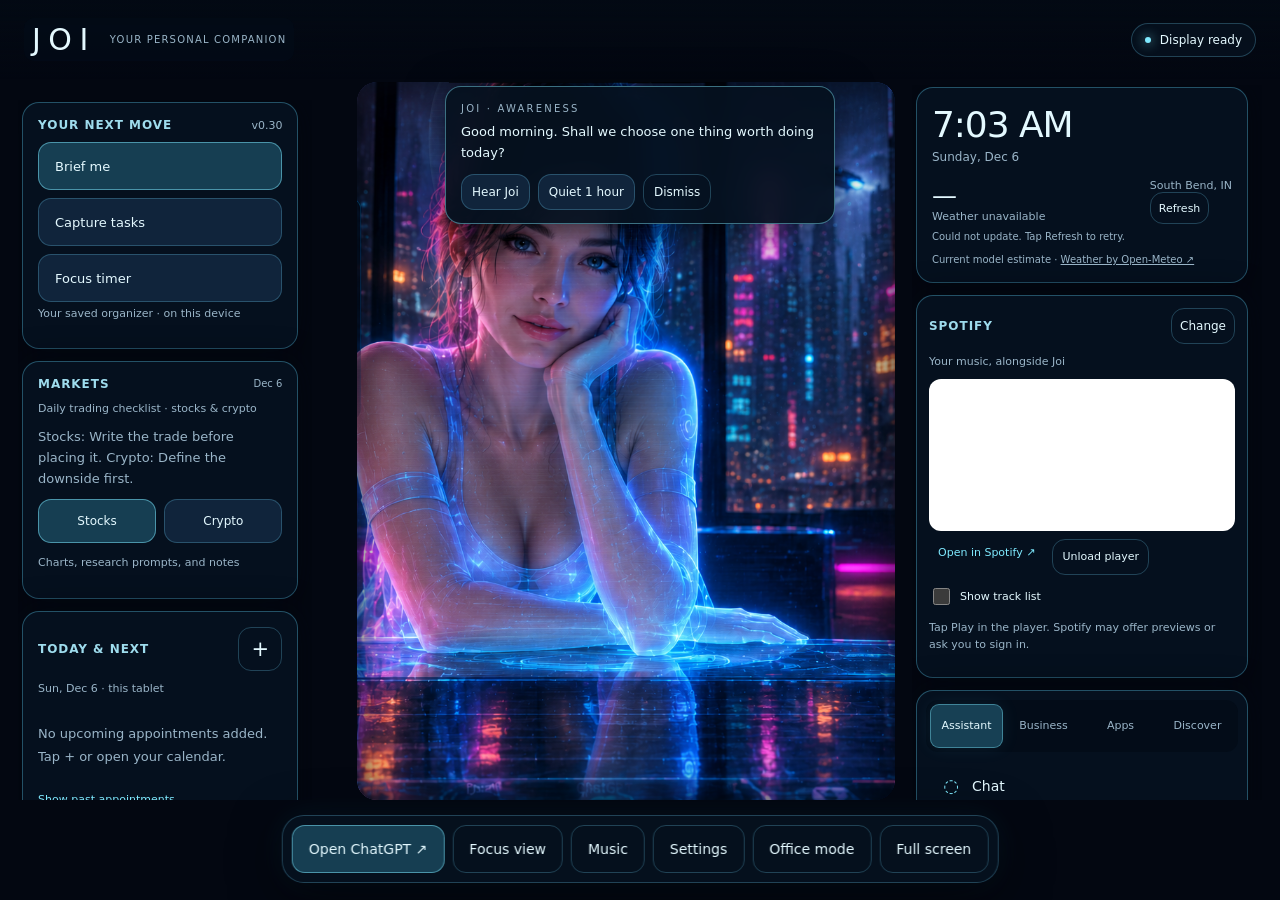
==== commit 000bed77: "Add v0.30 continuous 2D portrait rig with attached facial overlays and software fallback" ====
--- a/index.html
+++ b/index.html
@@ -1,5 +1,5 @@
 <!doctype html>
-<html lang="en" data-joi-release="0.29">
+<html lang="en" data-joi-release="0.30">
 <head>
 <meta charset="utf-8">
 <meta name="viewport" content="width=device-width,initial-scale=1,viewport-fit=cover">
@@ -132,6 +132,10 @@
 
 .market-buttons{display:flex;gap:8px;flex-wrap:wrap;margin-top:10px}.market-buttons>*{flex:1;min-width:100px;font-size:12px;min-height:44px;padding:9px}.market-mini-tip{font-size:13px;line-height:1.6;margin:10px 0}
 #markets-panel{width:min(650px,calc(100% - 28px))}.market-tip{border:1px solid var(--line);border-radius:14px;padding:15px;margin-top:16px;background:#081a2a}.market-tip h2{font-size:17px;font-weight:500;margin:9px 0}.market-tip p{margin-bottom:5px}#market-chart-host{height:465px;margin:12px 0;background:#08131e;border:1px solid var(--line);border-radius:12px;overflow:hidden}.tradingview-widget-container{height:100%;width:100%}.tradingview-widget-container__widget{height:calc(100% - 32px);width:100%}.tradingview-widget-copyright{text-align:center;font-size:11px;line-height:32px;color:var(--muted)}.tradingview-widget-copyright a{color:var(--cyan)}#market-notes{margin-bottom:10px}#market-widget-date{font-size:10px}
+/* Single textured mesh replaces duplicate portrait layers while active. */
+.rig-surface{position:absolute;inset:0;width:100%;height:100%;display:none;pointer-events:none}
+.rig-active>.rig-surface{display:block}
+.rig-active>.head-life,.rig-active>.breathing-body{visibility:hidden}
 </style>
 <link rel="stylesheet" href="./office-mode.css?v=0.26">
 </head>
@@ -186,7 +190,7 @@
 <header><div class="brand"><span class="wordmark">JOI</span><small>YOUR PERSONAL COMPANION</small></div><div class="live" role="status"><span class="dot" aria-hidden="true"></span><span id="status">Standby</span></div><div class="clock"><time id="clock"></time><small id="date"></small></div></header>
 <div class="speech-stop"><small>Joi’s reading voice</small><button id="stop-avatar-speech" type="button">Stop voice</button></div><p class="notice" id="notice" role="status" hidden></p>
 <aside class="sidebar sidebar-left" id="left-widgets" aria-label="Daily organization">
-  <section class="widget"><div class="widget-head"><h2>Your next move</h2><span class="release-stamp">v0.29</span></div><div class="mission-actions"><button type="button" class="primary" id="open-briefing">Brief me</button><button type="button" id="open-capture">Capture tasks</button><button type="button" id="focus-mini">Focus timer</button></div><p class="meta">Your saved organizer · on this device</p></section>
+  <section class="widget"><div class="widget-head"><h2>Your next move</h2><span class="release-stamp">v0.30</span></div><div class="mission-actions"><button type="button" class="primary" id="open-briefing">Brief me</button><button type="button" id="open-capture">Capture tasks</button><button type="button" id="focus-mini">Focus timer</button></div><p class="meta">Your saved organizer · on this device</p></section>
 
 <section class="widget market-widget" aria-labelledby="market-widget-title"><div class="widget-head"><h2 id="market-widget-title">Markets</h2><span id="market-widget-date" class="release-stamp"></span></div><p class="meta">Daily trading checklist · stocks &amp; crypto</p><p id="market-mini-tip" class="market-mini-tip"></p><div class="market-buttons"><button type="button" class="primary" data-open-market="stocks">Stocks</button><button type="button" data-open-market="crypto">Crypto</button></div><p class="inline-help">Charts, research prompts, and notes</p></section>
   <section class="widget"><div class="widget-head"><h2>Today &amp; next</h2><button type="button" id="add-appointment" aria-label="Add an appointment">+</button></div><p class="meta" id="today-heading"></p><ul class="agenda-list" id="agenda-list"></ul><button class="small-link quiet" id="toggle-appointments" type="button">Show past appointments</button><a class="small-link" href="https://calendar.google.com/calendar/" target="_blank" rel="noopener noreferrer">Open Google Calendar ↗</a></section>
@@ -234,7 +238,7 @@
 
 <div id="sound-monitor" hidden aria-label="Sound reaction microphone controls"><span>Mic active</span><meter id="sound-meter" min="0" max="1" value="0" aria-label="Microphone sound level"></meter><button type="button" id="sound-stop-floating">Stop mic</button></div><nav class="dock" aria-label="Joi controls"><div class="visualizer" aria-hidden="true"><i></i><i></i><i></i><i></i><i></i><i></i><i></i></div><button class="quiet utility-toggle" type="button" id="toggle-left" aria-controls="left-widgets" aria-expanded="false">Today / tasks</button><button class="quiet" id="focus-view" type="button" aria-pressed="false">Focus view</button><button class="quiet utility-toggle" type="button" id="toggle-right" aria-controls="right-widgets" aria-expanded="false">Menus</button><a class="action primary" href="https://chatgpt.com/" target="_blank" rel="noopener noreferrer">Open ChatGPT ↗</a><button class="quiet" type="button" id="open-music">Music</button><button class="quiet" id="settings">Settings</button><button class="quiet" id="fullscreen">Full screen</button></nav>
 <dialog id="voice-panel" aria-labelledby="voice-title"><div class="panel-head"><div><div class="eyebrow">Voice console</div><h1 id="voice-title">I'm here.</h1></div><button class="quiet close" data-close aria-label="Close voice console">×</button></div><p>Type something for Joi to read aloud, or dictate it with your microphone. Open ChatGPT for AI conversation.</p><label for="words">Words for Joi</label><textarea id="words" maxlength="4000" placeholder="Good evening. What shall we explore?"></textarea><div class="row"><button id="listen">Listen</button><button class="primary" id="speak">Speak</button><button id="stop" disabled>Stop</button></div><p id="message" role="status">Ready when you are.</p><button class="primary" id="watch-words" type="button">Watch Joi read this</button><button class="quiet" id="greeting">Try Joi’s greeting</button><p class="hint">This console reads text; it does not generate AI answers. Microphone recognition may use your browser’s online speech service. Use the side panels for tasks, appointments, notes, and app shortcuts.</p></dialog>
-<dialog id="settings-panel" aria-labelledby="settings-title"><div class="panel-head"><div><div class="eyebrow">Make yourself comfortable</div><h1 id="settings-title">Console settings</h1></div><button class="quiet close" data-close aria-label="Close settings">×</button></div><button class="primary" id="voice-setup" type="button">ChatGPT Voice setup guide</button><p class="inline-help">ChatGPT provides your conversation. The reading voice below speaks Joi’s reminders, briefings, and typed text.</p><label for="speech-engine">Joi’s reading voice</label><select id="speech-engine"><option value="device">Device voice · instant</option><option value="neural" disabled>Neural voice · paused for stability</option></select><div class="neural-card"><p class="inline-help">Device voice restored. Local neural voice is paused while we investigate tablet crashes. Your speaking style, pitch, pace, and organizer are preserved.</p></div><label for="voice-choice">Device voice</label><select id="voice-choice"><option value="">Device default</option></select><label for="joi-style">Speaking style</label><select id="joi-style"><option value="intimate">Intimate</option><option value="natural">Natural</option><option value="playful">Playful</option></select><label for="joi-pitch">Device voice pitch <output id="joi-pitch-value">1.04×</output></label><input id="joi-pitch" type="range" min="0.85" max="1.2" step="0.01" value="1.04"><label for="rate">Speaking pace <output id="rate-value">0.92×</output></label><input id="rate" type="range" min="0.6" max="1.3" step="0.02" value="0.92"><label for="brightness">Hologram brightness</label><input id="brightness" type="range" min="0.6" max="1.3" step="0.05" value="1"><label class="check"><input id="motion" type="checkbox" checked> Ambient animation</label><label class="check"><input id="eye-motion" type="checkbox" checked> Blinking &amp; eye movement</label><label class="check"><input id="head-motion" type="checkbox" checked> Facial expressions</label><label for="presence-style">Presence</label><select id="presence-style"><option value="quiet">Quiet · restrained</option><option value="natural" selected>Natural · relaxed and attentive</option><option value="expressive">Expressive · stronger expressions</option></select><button type="button" class="primary" id="preview-presence" style="width:100%;margin-top:10px">Preview lifelike presence</button><div class="expression-previews" role="group" aria-label="Preview Joi’s expressions"><button type="button" data-joi-expression="warm">Warm</button><button type="button" data-joi-expression="curious">Curious</button><button type="button" data-joi-expression="playful">Playful</button></div><p id="expression-feedback" class="inline-help" role="status">Preview a soft expression and glance, or tap Joi’s portrait for a response. The portrait stays steady. These are local animations, independent of ChatGPT Voice.</p><label class="check"><input id="holographic-depth" type="checkbox" checked> Holographic depth</label><label for="projection-effects">Projection effects</label><select id="projection-effects"><option value="off">Off</option><option value="subtle">Subtle</option><option value="cinematic">Cinematic</option></select><button type="button" id="preview-projection" class="quiet" style="width:100%;margin-top:10px">Preview projection effects</button><p id="projection-feedback" class="inline-help" role="status">Soft scan lines, passing shimmer, and light rings. Enable Holographic depth to show effects.</p><label class="check"><input id="mouth-motion" type="checkbox" checked> Mouth movement during speech</label><section class="sound-settings"><h2>Experimental sound-reactive mouth</h2><p class="inline-help">Uses this tablet’s microphone to react to sound from the speaker. Audio is analyzed locally, with no recording or upload. It can also react to your voice and music. ChatGPT Voice may interrupt microphone access.</p><label for="sound-sensitivity">Sensitivity <output id="sound-sensitivity-value">1.5×</output></label><input id="sound-sensitivity" type="range" min="0.5" max="4" step="0.1" value="1.5"><label for="sound-strength">Mouth movement strength <output id="sound-strength-value">1.8×</output></label><input id="sound-strength" type="range" min="0.5" max="3" step="0.1" value="1.8"><button type="button" id="sound-demo" class="quiet" style="width:100%;margin-top:10px">Test mouth motion · no microphone</button><div class="row"><button type="button" class="primary" id="sound-start">Start sound reaction</button><button type="button" class="quiet" id="sound-stop" disabled>Stop microphone</button></div><p id="sound-status" class="inline-help" role="status">Off. Start only when you want to try it. Use the tablet speaker rather than headphones.</p></section><button class="primary" id="watch-demo" type="button">Try Joi speaking</button><p class="inline-help">Joi uses your selected reading voice. Device voice uses estimated timing for mouth movement.</p><p class="inline-help">Subtle portrait animation, independent of ChatGPT Voice. Turning off ambient animation also pauses her eyes, facial expressions, light sweep, particles, and mouth movement.</p><div class="row"><button id="preview" class="primary">Preview voice</button><button id="voice">Voice test</button></div><label class="check"><input type="checkbox" id="keep-awake"> Keep screen awake while Joi is visible</label><p id="awake-status" role="status" class="inline-help">Off. Screen behavior follows your device settings.</p><label for="awareness-mode">Proactive prompts</label><select id="awareness-mode"><option value="all">Reminders + occasional conversation</option><option value="reminders">Task and appointment reminders only</option><option value="off">Off</option></select><button type="button" id="awareness-resume">Resume prompts now</button><p class="inline-help">Prompts appear while Joi is visible. Snoozing an item delays only that reminder.</p><div class="backup-row"><button id="download-backup" type="button">Download organizer backup</button><button id="restore-backup" type="button">Restore backup</button></div><input id="backup-import" type="file" accept="application/json,.json" hidden><p class="inline-help">Tasks, appointments, and notes are saved in this browser only. Clearing site data removes them. Restore merges backup items with existing items.</p><p class="hint">Preferences stay in this browser. Device voices vary; choose the voice you prefer. Your system’s reduced motion setting is respected.</p></dialog>
+<dialog id="settings-panel" aria-labelledby="settings-title"><div class="panel-head"><div><div class="eyebrow">Make yourself comfortable</div><h1 id="settings-title">Console settings</h1></div><button class="quiet close" data-close aria-label="Close settings">×</button></div><button class="primary" id="voice-setup" type="button">ChatGPT Voice setup guide</button><p class="inline-help">ChatGPT provides your conversation. The reading voice below speaks Joi’s reminders, briefings, and typed text.</p><label for="speech-engine">Joi’s reading voice</label><select id="speech-engine"><option value="device">Device voice · instant</option><option value="neural" disabled>Neural voice · paused for stability</option></select><div class="neural-card"><p class="inline-help">Device voice restored. Local neural voice is paused while we investigate tablet crashes. Your speaking style, pitch, pace, and organizer are preserved.</p></div><label for="voice-choice">Device voice</label><select id="voice-choice"><option value="">Device default</option></select><label for="joi-style">Speaking style</label><select id="joi-style"><option value="intimate">Intimate</option><option value="natural">Natural</option><option value="playful">Playful</option></select><label for="joi-pitch">Device voice pitch <output id="joi-pitch-value">1.04×</output></label><input id="joi-pitch" type="range" min="0.85" max="1.2" step="0.01" value="1.04"><label for="rate">Speaking pace <output id="rate-value">0.92×</output></label><input id="rate" type="range" min="0.6" max="1.3" step="0.02" value="0.92"><label for="brightness">Hologram brightness</label><input id="brightness" type="range" min="0.6" max="1.3" step="0.05" value="1"><label class="check"><input id="motion" type="checkbox" checked> Ambient animation</label><label class="check"><input id="eye-motion" type="checkbox" checked> Blinking &amp; eye movement</label><label class="check"><input id="head-motion" type="checkbox" checked> Facial expressions</label><label class="check"><input id="rig-motion" type="checkbox" checked> 2D head motion</label><p id="rig-status" class="inline-help" role="status">Loading 2D mesh…</p><label for="presence-style">Presence</label><select id="presence-style"><option value="quiet">Quiet · restrained</option><option value="natural" selected>Natural · relaxed and attentive</option><option value="expressive">Expressive · stronger expressions</option></select><button type="button" class="primary" id="preview-presence" style="width:100%;margin-top:10px">Preview lifelike presence</button><div class="expression-previews" role="group" aria-label="Preview Joi’s expressions"><button type="button" data-joi-expression="warm">Warm</button><button type="button" data-joi-expression="curious">Curious</button><button type="button" data-joi-expression="playful">Playful</button></div><p id="expression-feedback" class="inline-help" role="status">Preview a soft expression and glance, or tap Joi’s portrait for a response. The frame stays steady while 2D head motion is enabled. These are local animations, independent of ChatGPT Voice.</p><label class="check"><input id="holographic-depth" type="checkbox" checked> Holographic depth</label><label for="projection-effects">Projection effects</label><select id="projection-effects"><option value="off">Off</option><option value="subtle">Subtle</option><option value="cinematic">Cinematic</option></select><button type="button" id="preview-projection" class="quiet" style="width:100%;margin-top:10px">Preview projection effects</button><p id="projection-feedback" class="inline-help" role="status">Soft scan lines, passing shimmer, and light rings. Enable Holographic depth to show effects.</p><label class="check"><input id="mouth-motion" type="checkbox" checked> Mouth movement during speech</label><section class="sound-settings"><h2>Experimental sound-reactive mouth</h2><p class="inline-help">Uses this tablet’s microphone to react to sound from the speaker. Audio is analyzed locally, with no recording or upload. It can also react to your voice and music. ChatGPT Voice may interrupt microphone access.</p><label for="sound-sensitivity">Sensitivity <output id="sound-sensitivity-value">1.5×</output></label><input id="sound-sensitivity" type="range" min="0.5" max="4" step="0.1" value="1.5"><label for="sound-strength">Mouth movement strength <output id="sound-strength-value">1.8×</output></label><input id="sound-strength" type="range" min="0.5" max="3" step="0.1" value="1.8"><button type="button" id="sound-demo" class="quiet" style="width:100%;margin-top:10px">Test mouth motion · no microphone</button><div class="row"><button type="button" class="primary" id="sound-start">Start sound reaction</button><button type="button" class="quiet" id="sound-stop" disabled>Stop microphone</button></div><p id="sound-status" class="inline-help" role="status">Off. Start only when you want to try it. Use the tablet speaker rather than headphones.</p></section><button class="primary" id="watch-demo" type="button">Try Joi speaking</button><p class="inline-help">Joi uses your selected reading voice. Device voice uses estimated timing for mouth movement.</p><p class="inline-help">Subtle portrait animation, independent of ChatGPT Voice. Turning off ambient animation also pauses her eyes, facial expressions, light sweep, particles, and mouth movement.</p><div class="row"><button id="preview" class="primary">Preview voice</button><button id="voice">Voice test</button></div><label class="check"><input type="checkbox" id="keep-awake"> Keep screen awake while Joi is visible</label><p id="awake-status" role="status" class="inline-help">Off. Screen behavior follows your device settings.</p><label for="awareness-mode">Proactive prompts</label><select id="awareness-mode"><option value="all">Reminders + occasional conversation</option><option value="reminders">Task and appointment reminders only</option><option value="off">Off</option></select><button type="button" id="awareness-resume">Resume prompts now</button><p class="inline-help">Prompts appear while Joi is visible. Snoozing an item delays only that reminder.</p><div class="backup-row"><button id="download-backup" type="button">Download organizer backup</button><button id="restore-backup" type="button">Restore backup</button></div><input id="backup-import" type="file" accept="application/json,.json" hidden><p class="inline-help">Tasks, appointments, and notes are saved in this browser only. Clearing site data removes them. Restore merges backup items with existing items.</p><p class="hint">Preferences stay in this browser. Device voices vary; choose the voice you prefer. Your system’s reduced motion setting is respected.</p></dialog>
 <dialog id="setup-panel" aria-labelledby="setup-title"><div class="panel-head"><div><div class="eyebrow">ChatGPT companion</div><h1 id="setup-title">Voice behind the hologram</h1></div><button class="quiet close" data-close aria-label="Close voice setup">×</button></div><p>Use ChatGPT for conversation while this page displays Joi. This mode makes no OpenAI API calls. ChatGPT plan limits still apply.</p><ol class="setup-steps"><li><strong>Open the ChatGPT app.</strong> In Settings → Voice, enable <strong>Background conversations</strong>. The setting’s location can vary by app version.</li><li><strong>Start Voice in a chat.</strong> Tap the Voice icon and choose a voice you like. You can ask: “Call yourself Joi. Speak warmly and calmly, keep replies practical, and help me organize my day.”</li><li><strong>Return to this Joi page in Chrome.</strong> Keep the ChatGPT voice session running in the background. End the call from ChatGPT when you finish.</li></ol><div class="row"><a class="action primary" href="https://chatgpt.com/" target="_blank" rel="noopener noreferrer">Open ChatGPT ↗</a><button id="setup-done">Show hologram</button></div><p id="setup-copy-message" role="status"></p><button class="quiet" id="copy-personality">Copy Joi’s conversation instructions</button><textarea id="personality-copy" aria-label="Joi conversation instructions to copy" readonly hidden></textarea><p class="hint">For both apps on screen, open Recent apps, tap an app’s icon, choose “Open in split screen view,” then select the other app if supported. Background mode uses the ChatGPT mobile app; the website link above is an alternative way to open ChatGPT.</p><p class="hint">The avatar’s ambient animation runs independently. This page cannot hear ChatGPT’s replies, detect its call status, or synchronize her mouth. The side panels work independently of ChatGPT Voice.</p></dialog>
 
 <dialog id="briefing-panel" aria-labelledby="briefing-title"><div class="panel-head"><div><div class="eyebrow">Your saved organizer</div><h1 id="briefing-title">A little direction.</h1></div><button type="button" class="quiet close" data-close aria-label="Close briefing">×</button></div><div class="segmented"><button type="button" id="brief-today" aria-pressed="true">Today</button><button type="button" id="brief-tomorrow" aria-pressed="false">Tomorrow</button></div><p id="briefing-summary"></p><section class="brief-section"><h2>Three tasks to consider</h2><ul class="brief-list" id="briefing-tasks"></ul></section><section class="brief-section"><h2>Appointments</h2><ul class="brief-list" id="briefing-appointments"></ul></section><div class="row"><button type="button" class="primary" id="hear-briefing">Hear briefing</button><button type="button" id="brief-capture">Add tasks</button></div><label class="check"><input type="checkbox" id="context-notes"> Include project notes in ChatGPT context</label><button type="button" id="prepare-context">Prepare ChatGPT context</button><p class="hint">Uses items saved in Joi. Review the context before copying it into ChatGPT. Calendar and Todoist stay separate.</p></dialog>
@@ -823,7 +827,7 @@
     document.getElementById('settings-panel').close();
     react('attentive');
     document.dispatchEvent(new CustomEvent('joi-presence-attention',{detail:{dx:.9,dy:-.2}}));
-    feedback.textContent='Presence previewed. Watch her eyes and soft expression; the frame stays still.';
+    feedback.textContent='Presence previewed. Watch her gentle head motion and expression; the frame stays still.';
   }
   document.getElementById('preview-presence').addEventListener('click',previewPresence);
   styleControl.addEventListener('change',()=>{presence=styleControl.value;try{localStorage.setItem(styleKey,presence);}catch{}if(allowed())react('attentive');});
@@ -1449,6 +1453,120 @@
 })();
 </script>
 <script src="./office-mode.js?v=0.26"></script>
+<script>
+/* 0.30: one continuously deformed surface, including eyes and speech overlays. */
+(() => {
+  'use strict';
+  const art=document.querySelector('.art'),head=document.querySelector('.head-life');
+  const toggle=document.getElementById('rig-motion'),status=document.getElementById('rig-status');
+  if(!art||!head||!toggle)return;
+  const canvas=document.createElement('canvas');canvas.className='rig-surface';canvas.width=768;canvas.height=1024;canvas.setAttribute('aria-hidden','true');
+  art.insertBefore(canvas,art.firstChild);
+  const gl=canvas.getContext('webgl',{alpha:false,antialias:false,preserveDrawingBuffer:false});
+  const reduced=matchMedia('(prefers-reduced-motion: reduce)');
+  let ready=false,failed=false,raf=0,last=0,start=performance.now(),enabled=true;
+  try{enabled=localStorage.getItem('joi-2d-rig-v1')!=='off';}catch{}
+  toggle.checked=enabled;
+  const source=document.createElement('canvas');source.width=768;source.height=1024;
+  const ctx=source.getContext('2d'),image=new Image();
+  const overlays=[...head.querySelectorAll('canvas')];
+  const allowed=()=>ready&&enabled&&!failed&&!document.hidden&&!reduced.matches&&!document.body.classList.contains('still');
+  function fallback(message){failed=true;ready=false;cancelAnimationFrame(raf);raf=0;art.classList.remove('rig-active');toggle.checked=false;toggle.disabled=true;status.textContent=message;}
+  if(!ctx){fallback('2D motion is unavailable in this browser. Original portrait animation is active.');return;}
+  function shader(type,code){const s=gl.createShader(type);gl.shaderSource(s,code);gl.compileShader(s);if(!gl.getShaderParameter(s,gl.COMPILE_STATUS))throw Error('shader');return s;}
+  let program,texture,pose,strength,buffer;
+  if(gl)try{
+    program=gl.createProgram();
+    gl.attachShader(program,shader(gl.VERTEX_SHADER,`
+      attribute vec2 point; varying vec2 uv;
+      uniform vec3 pose; uniform float strength;
+      float smoothBand(float a,float b,float x){return smoothstep(a,b,x);}
+      void main(){
+        uv=point/vec2(768.,1024.);
+        // Whole head including both ears and hair has the same rigid motion.
+        // Only the surrounding transition band bends; frame vertices stay fixed.
+        float side=smoothBand(55.,135.,point.x)*(1.-smoothBand(455.,525.,point.x));
+        float neck=1.-smoothBand(340.,540.,point.y);
+        float w=side*neck;
+        vec2 pivot=vec2(285.,385.);vec2 p=point-pivot;
+        float a=pose.z*strength;float c=cos(a),s=sin(a);
+        vec2 moved=vec2(c*p.x-s*p.y,s*p.x+c*p.y)+pivot+pose.xy*strength;
+        vec2 v=mix(point,moved,w);
+        gl_Position=vec4(v.x/384.-1.,1.-v.y/512.,0.,1.);
+      }`));
+    gl.attachShader(program,shader(gl.FRAGMENT_SHADER,`precision mediump float; varying vec2 uv; uniform sampler2D portrait; void main(){gl_FragColor=texture2D(portrait,uv);}`));
+    gl.linkProgram(program);if(!gl.getProgramParameter(program,gl.LINK_STATUS))throw Error('link');gl.useProgram(program);
+    const mesh=[];const cols=48,rows=64;
+    for(let y=0;y<rows;y++)for(let x=0;x<cols;x++){
+      const x0=x*16,y0=y*16,x1=x0+16,y1=y0+16;
+      mesh.push(x0,y0,x1,y0,x0,y1,x0,y1,x1,y0,x1,y1);
+    }
+    buffer=gl.createBuffer();gl.bindBuffer(gl.ARRAY_BUFFER,buffer);gl.bufferData(gl.ARRAY_BUFFER,new Float32Array(mesh),gl.STATIC_DRAW);
+    const point=gl.getAttribLocation(program,'point');gl.enableVertexAttribArray(point);gl.vertexAttribPointer(point,2,gl.FLOAT,false,0,0);
+    pose=gl.getUniformLocation(program,'pose');strength=gl.getUniformLocation(program,'strength');
+    texture=gl.createTexture();gl.bindTexture(gl.TEXTURE_2D,texture);
+    gl.texParameteri(gl.TEXTURE_2D,gl.TEXTURE_MIN_FILTER,gl.LINEAR);gl.texParameteri(gl.TEXTURE_2D,gl.TEXTURE_MAG_FILTER,gl.LINEAR);
+    gl.texParameteri(gl.TEXTURE_2D,gl.TEXTURE_WRAP_S,gl.CLAMP_TO_EDGE);gl.texParameteri(gl.TEXTURE_2D,gl.TEXTURE_WRAP_T,gl.CLAMP_TO_EDGE);
+    gl.uniform1i(gl.getUniformLocation(program,'portrait'),0);gl.viewport(0,0,768,1024);
+  }catch{fallback('2D motion could not start. Original portrait animation is active.');return;}
+  // Canvas fallback for browsers without graphics acceleration, including preview.
+  let cpu=null,weights=null,output=null;
+  if(!gl){
+    canvas.width=576;canvas.height=768;
+    cpu=canvas.getContext('2d');
+    if(!cpu){fallback('2D motion is unavailable in this browser. Original portrait animation is active.');return;}
+    source.width=576;source.height=768;
+    output=cpu.createImageData(576,768);weights=new Float32Array(576*405);
+    const smooth=(a,b,v)=>{const t=Math.max(0,Math.min(1,(v-a)/(b-a)));return t*t*(3-2*t);};
+    for(let y=0;y<405;y++)for(let x=0;x<576;x++)weights[y*576+x]=smooth(55,135,x/0.75)*(1-smooth(455,525,x/0.75))*(1-smooth(340,540,y/0.75));
+  }
+  function renderCPU(dx,dy,angle){
+    const pixels=ctx.getImageData(0,0,576,768).data,dest=output.data;
+    dest.set(pixels);
+    const c=Math.cos(angle),sn=Math.sin(angle);
+    for(let y=0;y<405;y++)for(let x=0;x<576;x++){
+      const n=y*576+x,w=weights[n];if(w===0)continue;
+      const px=x-285*.75,py=y-385*.75;
+      const sx=Math.max(0,Math.min(574.999,x-w*((c-1)*px-sn*py+dx*.75)));
+      const sy=Math.max(0,Math.min(766.999,y-w*(sn*px+(c-1)*py+dy*.75)));
+      const ix=Math.floor(sx),iy=Math.floor(sy),fx=sx-ix,fy=sy-iy,a=(iy*576+ix)*4,b=a+576*4,i=n*4;
+      for(let k=0;k<3;k++)dest[i+k]=(pixels[a+k]*(1-fx)+pixels[a+4+k]*fx)*(1-fy)+(pixels[b+k]*(1-fx)+pixels[b+4+k]*fx)*fy;
+    }
+    cpu.putImageData(output,0,0);
+  }
+  function draw(now){
+    // Compose first, deform second: expressions and lip motion stay attached.
+    ctx.setTransform(source.width/768,0,0,source.height/1024,0,0);
+    ctx.drawImage(image,(image.naturalWidth-image.naturalHeight*.75)/2,0,image.naturalHeight*.75,image.naturalHeight,0,0,768,1024);
+    for(const layer of overlays)ctx.drawImage(layer,0,0);
+    if(gl){gl.bindTexture(gl.TEXTURE_2D,texture);gl.texImage2D(gl.TEXTURE_2D,0,gl.RGBA,gl.RGBA,gl.UNSIGNED_BYTE,source);}
+    const t=(now-start)/1000;
+    const style=document.getElementById('presence-style').value;
+    const scale={quiet:.55,natural:1,expressive:1.35}[style]||1;
+    // Remain bounded: this pose is resting on a hand, so use a tiny tilt.
+    if(!gl){renderCPU(Math.sin(t*.38)*1.7*scale,Math.sin(t*.49)*1.15*scale,Math.sin(t*.31)*.005*scale);}else{
+    gl.uniform3f(pose,Math.sin(t*.38)*1.7,Math.sin(t*.49)*1.15,Math.sin(t*.31)*.005);
+    gl.uniform1f(strength,scale);
+    gl.drawArrays(gl.TRIANGLES,0,48*64*6);}
+    canvas.dataset.frames=String((Number(canvas.dataset.frames)||0)+1);
+  }
+  function frame(now){raf=0;if(!allowed()){sync();return;}if(now-last>=1000/(gl?24:18)){last=now;try{draw(now);}catch{fallback('2D motion stopped. Original portrait animation is active.');return;}}raf=requestAnimationFrame(frame);}
+  function sync(){
+    cancelAnimationFrame(raf);raf=0;
+    if(allowed()){
+      try{draw(performance.now());art.classList.add('rig-active');status.textContent='2D mesh active · face, ears, hair and mouth move together.';raf=requestAnimationFrame(frame);}catch{fallback('2D motion could not start. Original portrait animation is active.');}
+    }else{art.classList.remove('rig-active');if(!failed)status.textContent=reduced.matches?'Paused by your device’s reduced motion setting.':enabled?'2D motion paused. Enable Ambient animation to resume.':'2D motion off. Original portrait animation is active.';}
+  }
+  toggle.addEventListener('change',()=>{enabled=toggle.checked;try{localStorage.setItem('joi-2d-rig-v1',enabled?'on':'off');}catch{}sync();});
+  document.addEventListener('visibilitychange',sync);window.addEventListener('pagehide',()=>{cancelAnimationFrame(raf);raf=0;});window.addEventListener('pageshow',sync);
+  reduced.addEventListener('change',sync);
+  new MutationObserver(sync).observe(document.body,{attributes:true,attributeFilter:['class']});
+  canvas.addEventListener('webglcontextlost',event=>{event.preventDefault();fallback('2D motion paused after a graphics reset. Reload to retry.');});
+  image.onload=()=>{ready=true;sync();};image.onerror=()=>fallback('Portrait could not load. Reload to retry.');
+  image.src=new URL('./joi-clean.png',document.baseURI).href;
+})();
+
+</script>
 </body>
 </html>
 
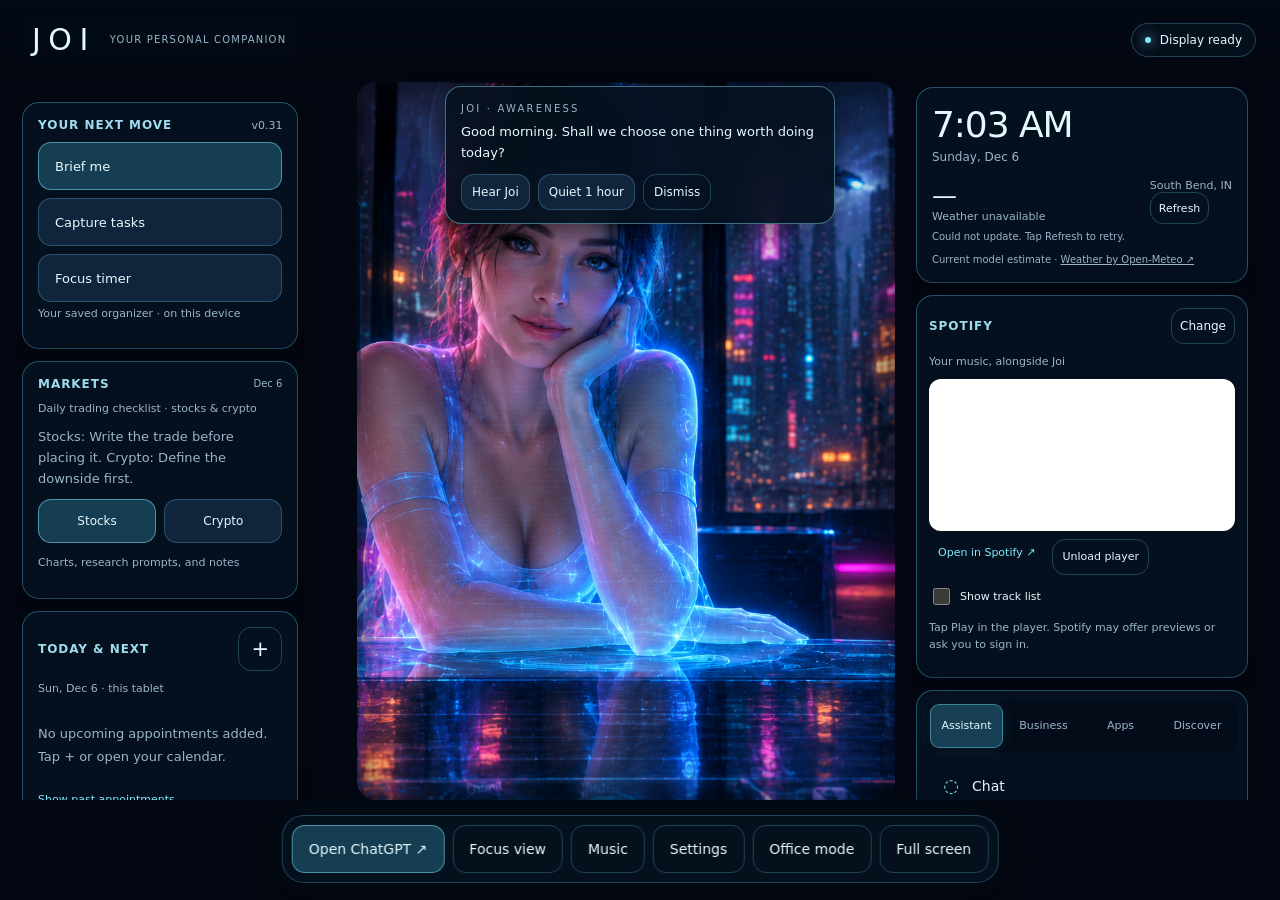
==== commit a7f5a1e6: "Add v0.31 smoothly blended expressive reactions and thoughtful preview" ====
--- a/index.html
+++ b/index.html
@@ -1,5 +1,5 @@
 <!doctype html>
-<html lang="en" data-joi-release="0.30">
+<html lang="en" data-joi-release="0.31">
 <head>
 <meta charset="utf-8">
 <meta name="viewport" content="width=device-width,initial-scale=1,viewport-fit=cover">
@@ -91,7 +91,7 @@
 
 
 .neural-card{border:1px solid var(--line);border-radius:14px;padding:0 13px 12px;margin-top:12px}.neural-card .row{align-items:stretch}.neural-card button{font-size:12px;padding:10px}#neural-status{min-height:36px}#neural-preview{width:100%;margin-top:10px}
-.expression-previews{display:flex;gap:7px;margin-top:12px}.expression-previews button{flex:1;font-size:12px;padding:10px 6px}.head-life.gestures-active{transition:none}
+.expression-previews{display:grid;grid-template-columns:repeat(2,minmax(0,1fr));gap:7px;margin-top:12px}.expression-previews button{flex:1;font-size:12px;padding:10px 6px}.head-life.gestures-active{transition:none}
 
 /* Projection effects reuse the portrait mask; no extra image buffers. */
 .holo-depth{--fx-strength:.45;--fx-color:#92ecff}
@@ -190,7 +190,7 @@
 <header><div class="brand"><span class="wordmark">JOI</span><small>YOUR PERSONAL COMPANION</small></div><div class="live" role="status"><span class="dot" aria-hidden="true"></span><span id="status">Standby</span></div><div class="clock"><time id="clock"></time><small id="date"></small></div></header>
 <div class="speech-stop"><small>Joi’s reading voice</small><button id="stop-avatar-speech" type="button">Stop voice</button></div><p class="notice" id="notice" role="status" hidden></p>
 <aside class="sidebar sidebar-left" id="left-widgets" aria-label="Daily organization">
-  <section class="widget"><div class="widget-head"><h2>Your next move</h2><span class="release-stamp">v0.30</span></div><div class="mission-actions"><button type="button" class="primary" id="open-briefing">Brief me</button><button type="button" id="open-capture">Capture tasks</button><button type="button" id="focus-mini">Focus timer</button></div><p class="meta">Your saved organizer · on this device</p></section>
+  <section class="widget"><div class="widget-head"><h2>Your next move</h2><span class="release-stamp">v0.31</span></div><div class="mission-actions"><button type="button" class="primary" id="open-briefing">Brief me</button><button type="button" id="open-capture">Capture tasks</button><button type="button" id="focus-mini">Focus timer</button></div><p class="meta">Your saved organizer · on this device</p></section>
 
 <section class="widget market-widget" aria-labelledby="market-widget-title"><div class="widget-head"><h2 id="market-widget-title">Markets</h2><span id="market-widget-date" class="release-stamp"></span></div><p class="meta">Daily trading checklist · stocks &amp; crypto</p><p id="market-mini-tip" class="market-mini-tip"></p><div class="market-buttons"><button type="button" class="primary" data-open-market="stocks">Stocks</button><button type="button" data-open-market="crypto">Crypto</button></div><p class="inline-help">Charts, research prompts, and notes</p></section>
   <section class="widget"><div class="widget-head"><h2>Today &amp; next</h2><button type="button" id="add-appointment" aria-label="Add an appointment">+</button></div><p class="meta" id="today-heading"></p><ul class="agenda-list" id="agenda-list"></ul><button class="small-link quiet" id="toggle-appointments" type="button">Show past appointments</button><a class="small-link" href="https://calendar.google.com/calendar/" target="_blank" rel="noopener noreferrer">Open Google Calendar ↗</a></section>
@@ -238,7 +238,7 @@
 
 <div id="sound-monitor" hidden aria-label="Sound reaction microphone controls"><span>Mic active</span><meter id="sound-meter" min="0" max="1" value="0" aria-label="Microphone sound level"></meter><button type="button" id="sound-stop-floating">Stop mic</button></div><nav class="dock" aria-label="Joi controls"><div class="visualizer" aria-hidden="true"><i></i><i></i><i></i><i></i><i></i><i></i><i></i></div><button class="quiet utility-toggle" type="button" id="toggle-left" aria-controls="left-widgets" aria-expanded="false">Today / tasks</button><button class="quiet" id="focus-view" type="button" aria-pressed="false">Focus view</button><button class="quiet utility-toggle" type="button" id="toggle-right" aria-controls="right-widgets" aria-expanded="false">Menus</button><a class="action primary" href="https://chatgpt.com/" target="_blank" rel="noopener noreferrer">Open ChatGPT ↗</a><button class="quiet" type="button" id="open-music">Music</button><button class="quiet" id="settings">Settings</button><button class="quiet" id="fullscreen">Full screen</button></nav>
 <dialog id="voice-panel" aria-labelledby="voice-title"><div class="panel-head"><div><div class="eyebrow">Voice console</div><h1 id="voice-title">I'm here.</h1></div><button class="quiet close" data-close aria-label="Close voice console">×</button></div><p>Type something for Joi to read aloud, or dictate it with your microphone. Open ChatGPT for AI conversation.</p><label for="words">Words for Joi</label><textarea id="words" maxlength="4000" placeholder="Good evening. What shall we explore?"></textarea><div class="row"><button id="listen">Listen</button><button class="primary" id="speak">Speak</button><button id="stop" disabled>Stop</button></div><p id="message" role="status">Ready when you are.</p><button class="primary" id="watch-words" type="button">Watch Joi read this</button><button class="quiet" id="greeting">Try Joi’s greeting</button><p class="hint">This console reads text; it does not generate AI answers. Microphone recognition may use your browser’s online speech service. Use the side panels for tasks, appointments, notes, and app shortcuts.</p></dialog>
-<dialog id="settings-panel" aria-labelledby="settings-title"><div class="panel-head"><div><div class="eyebrow">Make yourself comfortable</div><h1 id="settings-title">Console settings</h1></div><button class="quiet close" data-close aria-label="Close settings">×</button></div><button class="primary" id="voice-setup" type="button">ChatGPT Voice setup guide</button><p class="inline-help">ChatGPT provides your conversation. The reading voice below speaks Joi’s reminders, briefings, and typed text.</p><label for="speech-engine">Joi’s reading voice</label><select id="speech-engine"><option value="device">Device voice · instant</option><option value="neural" disabled>Neural voice · paused for stability</option></select><div class="neural-card"><p class="inline-help">Device voice restored. Local neural voice is paused while we investigate tablet crashes. Your speaking style, pitch, pace, and organizer are preserved.</p></div><label for="voice-choice">Device voice</label><select id="voice-choice"><option value="">Device default</option></select><label for="joi-style">Speaking style</label><select id="joi-style"><option value="intimate">Intimate</option><option value="natural">Natural</option><option value="playful">Playful</option></select><label for="joi-pitch">Device voice pitch <output id="joi-pitch-value">1.04×</output></label><input id="joi-pitch" type="range" min="0.85" max="1.2" step="0.01" value="1.04"><label for="rate">Speaking pace <output id="rate-value">0.92×</output></label><input id="rate" type="range" min="0.6" max="1.3" step="0.02" value="0.92"><label for="brightness">Hologram brightness</label><input id="brightness" type="range" min="0.6" max="1.3" step="0.05" value="1"><label class="check"><input id="motion" type="checkbox" checked> Ambient animation</label><label class="check"><input id="eye-motion" type="checkbox" checked> Blinking &amp; eye movement</label><label class="check"><input id="head-motion" type="checkbox" checked> Facial expressions</label><label class="check"><input id="rig-motion" type="checkbox" checked> 2D head motion</label><p id="rig-status" class="inline-help" role="status">Loading 2D mesh…</p><label for="presence-style">Presence</label><select id="presence-style"><option value="quiet">Quiet · restrained</option><option value="natural" selected>Natural · relaxed and attentive</option><option value="expressive">Expressive · stronger expressions</option></select><button type="button" class="primary" id="preview-presence" style="width:100%;margin-top:10px">Preview lifelike presence</button><div class="expression-previews" role="group" aria-label="Preview Joi’s expressions"><button type="button" data-joi-expression="warm">Warm</button><button type="button" data-joi-expression="curious">Curious</button><button type="button" data-joi-expression="playful">Playful</button></div><p id="expression-feedback" class="inline-help" role="status">Preview a soft expression and glance, or tap Joi’s portrait for a response. The frame stays steady while 2D head motion is enabled. These are local animations, independent of ChatGPT Voice.</p><label class="check"><input id="holographic-depth" type="checkbox" checked> Holographic depth</label><label for="projection-effects">Projection effects</label><select id="projection-effects"><option value="off">Off</option><option value="subtle">Subtle</option><option value="cinematic">Cinematic</option></select><button type="button" id="preview-projection" class="quiet" style="width:100%;margin-top:10px">Preview projection effects</button><p id="projection-feedback" class="inline-help" role="status">Soft scan lines, passing shimmer, and light rings. Enable Holographic depth to show effects.</p><label class="check"><input id="mouth-motion" type="checkbox" checked> Mouth movement during speech</label><section class="sound-settings"><h2>Experimental sound-reactive mouth</h2><p class="inline-help">Uses this tablet’s microphone to react to sound from the speaker. Audio is analyzed locally, with no recording or upload. It can also react to your voice and music. ChatGPT Voice may interrupt microphone access.</p><label for="sound-sensitivity">Sensitivity <output id="sound-sensitivity-value">1.5×</output></label><input id="sound-sensitivity" type="range" min="0.5" max="4" step="0.1" value="1.5"><label for="sound-strength">Mouth movement strength <output id="sound-strength-value">1.8×</output></label><input id="sound-strength" type="range" min="0.5" max="3" step="0.1" value="1.8"><button type="button" id="sound-demo" class="quiet" style="width:100%;margin-top:10px">Test mouth motion · no microphone</button><div class="row"><button type="button" class="primary" id="sound-start">Start sound reaction</button><button type="button" class="quiet" id="sound-stop" disabled>Stop microphone</button></div><p id="sound-status" class="inline-help" role="status">Off. Start only when you want to try it. Use the tablet speaker rather than headphones.</p></section><button class="primary" id="watch-demo" type="button">Try Joi speaking</button><p class="inline-help">Joi uses your selected reading voice. Device voice uses estimated timing for mouth movement.</p><p class="inline-help">Subtle portrait animation, independent of ChatGPT Voice. Turning off ambient animation also pauses her eyes, facial expressions, light sweep, particles, and mouth movement.</p><div class="row"><button id="preview" class="primary">Preview voice</button><button id="voice">Voice test</button></div><label class="check"><input type="checkbox" id="keep-awake"> Keep screen awake while Joi is visible</label><p id="awake-status" role="status" class="inline-help">Off. Screen behavior follows your device settings.</p><label for="awareness-mode">Proactive prompts</label><select id="awareness-mode"><option value="all">Reminders + occasional conversation</option><option value="reminders">Task and appointment reminders only</option><option value="off">Off</option></select><button type="button" id="awareness-resume">Resume prompts now</button><p class="inline-help">Prompts appear while Joi is visible. Snoozing an item delays only that reminder.</p><div class="backup-row"><button id="download-backup" type="button">Download organizer backup</button><button id="restore-backup" type="button">Restore backup</button></div><input id="backup-import" type="file" accept="application/json,.json" hidden><p class="inline-help">Tasks, appointments, and notes are saved in this browser only. Clearing site data removes them. Restore merges backup items with existing items.</p><p class="hint">Preferences stay in this browser. Device voices vary; choose the voice you prefer. Your system’s reduced motion setting is respected.</p></dialog>
+<dialog id="settings-panel" aria-labelledby="settings-title"><div class="panel-head"><div><div class="eyebrow">Make yourself comfortable</div><h1 id="settings-title">Console settings</h1></div><button class="quiet close" data-close aria-label="Close settings">×</button></div><button class="primary" id="voice-setup" type="button">ChatGPT Voice setup guide</button><p class="inline-help">ChatGPT provides your conversation. The reading voice below speaks Joi’s reminders, briefings, and typed text.</p><label for="speech-engine">Joi’s reading voice</label><select id="speech-engine"><option value="device">Device voice · instant</option><option value="neural" disabled>Neural voice · paused for stability</option></select><div class="neural-card"><p class="inline-help">Device voice restored. Local neural voice is paused while we investigate tablet crashes. Your speaking style, pitch, pace, and organizer are preserved.</p></div><label for="voice-choice">Device voice</label><select id="voice-choice"><option value="">Device default</option></select><label for="joi-style">Speaking style</label><select id="joi-style"><option value="intimate">Intimate</option><option value="natural">Natural</option><option value="playful">Playful</option></select><label for="joi-pitch">Device voice pitch <output id="joi-pitch-value">1.04×</output></label><input id="joi-pitch" type="range" min="0.85" max="1.2" step="0.01" value="1.04"><label for="rate">Speaking pace <output id="rate-value">0.92×</output></label><input id="rate" type="range" min="0.6" max="1.3" step="0.02" value="0.92"><label for="brightness">Hologram brightness</label><input id="brightness" type="range" min="0.6" max="1.3" step="0.05" value="1"><label class="check"><input id="motion" type="checkbox" checked> Ambient animation</label><label class="check"><input id="eye-motion" type="checkbox" checked> Blinking &amp; eye movement</label><label class="check"><input id="head-motion" type="checkbox" checked> Facial expressions</label><label class="check"><input id="rig-motion" type="checkbox" checked> 2D head motion</label><p id="rig-status" class="inline-help" role="status">Loading 2D mesh…</p><label for="presence-style">Presence</label><select id="presence-style"><option value="quiet">Quiet · restrained</option><option value="natural" selected>Natural · relaxed and attentive</option><option value="expressive">Expressive · stronger expressions</option></select><button type="button" class="primary" id="preview-presence" style="width:100%;margin-top:10px">Preview lifelike presence</button><div class="expression-previews" role="group" aria-label="Preview Joi’s expressions"><button type="button" data-joi-expression="warm">Warm</button><button type="button" data-joi-expression="curious">Curious</button><button type="button" data-joi-expression="playful">Playful</button><button type="button" data-joi-expression="thoughtful">Thoughtful</button></div><p id="expression-feedback" class="inline-help" role="status">Try Warm, Curious, Playful, or Thoughtful. Expressions ease into each other; tap Joi for an attentive response. The frame stays steady while 2D head motion is enabled. These are local animations, independent of ChatGPT Voice.</p><label class="check"><input id="holographic-depth" type="checkbox" checked> Holographic depth</label><label for="projection-effects">Projection effects</label><select id="projection-effects"><option value="off">Off</option><option value="subtle">Subtle</option><option value="cinematic">Cinematic</option></select><button type="button" id="preview-projection" class="quiet" style="width:100%;margin-top:10px">Preview projection effects</button><p id="projection-feedback" class="inline-help" role="status">Soft scan lines, passing shimmer, and light rings. Enable Holographic depth to show effects.</p><label class="check"><input id="mouth-motion" type="checkbox" checked> Mouth movement during speech</label><section class="sound-settings"><h2>Experimental sound-reactive mouth</h2><p class="inline-help">Uses this tablet’s microphone to react to sound from the speaker. Audio is analyzed locally, with no recording or upload. It can also react to your voice and music. ChatGPT Voice may interrupt microphone access.</p><label for="sound-sensitivity">Sensitivity <output id="sound-sensitivity-value">1.5×</output></label><input id="sound-sensitivity" type="range" min="0.5" max="4" step="0.1" value="1.5"><label for="sound-strength">Mouth movement strength <output id="sound-strength-value">1.8×</output></label><input id="sound-strength" type="range" min="0.5" max="3" step="0.1" value="1.8"><button type="button" id="sound-demo" class="quiet" style="width:100%;margin-top:10px">Test mouth motion · no microphone</button><div class="row"><button type="button" class="primary" id="sound-start">Start sound reaction</button><button type="button" class="quiet" id="sound-stop" disabled>Stop microphone</button></div><p id="sound-status" class="inline-help" role="status">Off. Start only when you want to try it. Use the tablet speaker rather than headphones.</p></section><button class="primary" id="watch-demo" type="button">Try Joi speaking</button><p class="inline-help">Joi uses your selected reading voice. Device voice uses estimated timing for mouth movement.</p><p class="inline-help">Subtle portrait animation, independent of ChatGPT Voice. Turning off ambient animation also pauses her eyes, facial expressions, light sweep, particles, and mouth movement.</p><div class="row"><button id="preview" class="primary">Preview voice</button><button id="voice">Voice test</button></div><label class="check"><input type="checkbox" id="keep-awake"> Keep screen awake while Joi is visible</label><p id="awake-status" role="status" class="inline-help">Off. Screen behavior follows your device settings.</p><label for="awareness-mode">Proactive prompts</label><select id="awareness-mode"><option value="all">Reminders + occasional conversation</option><option value="reminders">Task and appointment reminders only</option><option value="off">Off</option></select><button type="button" id="awareness-resume">Resume prompts now</button><p class="inline-help">Prompts appear while Joi is visible. Snoozing an item delays only that reminder.</p><div class="backup-row"><button id="download-backup" type="button">Download organizer backup</button><button id="restore-backup" type="button">Restore backup</button></div><input id="backup-import" type="file" accept="application/json,.json" hidden><p class="inline-help">Tasks, appointments, and notes are saved in this browser only. Clearing site data removes them. Restore merges backup items with existing items.</p><p class="hint">Preferences stay in this browser. Device voices vary; choose the voice you prefer. Your system’s reduced motion setting is respected.</p></dialog>
 <dialog id="setup-panel" aria-labelledby="setup-title"><div class="panel-head"><div><div class="eyebrow">ChatGPT companion</div><h1 id="setup-title">Voice behind the hologram</h1></div><button class="quiet close" data-close aria-label="Close voice setup">×</button></div><p>Use ChatGPT for conversation while this page displays Joi. This mode makes no OpenAI API calls. ChatGPT plan limits still apply.</p><ol class="setup-steps"><li><strong>Open the ChatGPT app.</strong> In Settings → Voice, enable <strong>Background conversations</strong>. The setting’s location can vary by app version.</li><li><strong>Start Voice in a chat.</strong> Tap the Voice icon and choose a voice you like. You can ask: “Call yourself Joi. Speak warmly and calmly, keep replies practical, and help me organize my day.”</li><li><strong>Return to this Joi page in Chrome.</strong> Keep the ChatGPT voice session running in the background. End the call from ChatGPT when you finish.</li></ol><div class="row"><a class="action primary" href="https://chatgpt.com/" target="_blank" rel="noopener noreferrer">Open ChatGPT ↗</a><button id="setup-done">Show hologram</button></div><p id="setup-copy-message" role="status"></p><button class="quiet" id="copy-personality">Copy Joi’s conversation instructions</button><textarea id="personality-copy" aria-label="Joi conversation instructions to copy" readonly hidden></textarea><p class="hint">For both apps on screen, open Recent apps, tap an app’s icon, choose “Open in split screen view,” then select the other app if supported. Background mode uses the ChatGPT mobile app; the website link above is an alternative way to open ChatGPT.</p><p class="hint">The avatar’s ambient animation runs independently. This page cannot hear ChatGPT’s replies, detect its call status, or synchronize her mouth. The side panels work independently of ChatGPT Voice.</p></dialog>
 
 <dialog id="briefing-panel" aria-labelledby="briefing-title"><div class="panel-head"><div><div class="eyebrow">Your saved organizer</div><h1 id="briefing-title">A little direction.</h1></div><button type="button" class="quiet close" data-close aria-label="Close briefing">×</button></div><div class="segmented"><button type="button" id="brief-today" aria-pressed="true">Today</button><button type="button" id="brief-tomorrow" aria-pressed="false">Tomorrow</button></div><p id="briefing-summary"></p><section class="brief-section"><h2>Three tasks to consider</h2><ul class="brief-list" id="briefing-tasks"></ul></section><section class="brief-section"><h2>Appointments</h2><ul class="brief-list" id="briefing-appointments"></ul></section><div class="row"><button type="button" class="primary" id="hear-briefing">Hear briefing</button><button type="button" id="brief-capture">Add tasks</button></div><label class="check"><input type="checkbox" id="context-notes"> Include project notes in ChatGPT context</label><button type="button" id="prepare-context">Prepare ChatGPT context</button><p class="hint">Uses items saved in Joi. Review the context before copying it into ChatGPT. Calendar and Todoist stay separate.</p></dialog>
@@ -727,7 +727,7 @@
   toggle.checked=enabled;
   const image=new Image();
   const patches=[
-    {x:590,y:310,w:120,h:80,points:[{x:16,y:22,rx:17,ry:15,kind:'smile'},{x:96,y:41,rx:17,ry:15,kind:'smile'}]},
+    {x:590,y:310,w:120,h:80,points:[{x:16,y:22,rx:17,ry:15,kind:'leftSmile'},{x:96,y:41,rx:17,ry:15,kind:'rightSmile'}]},
     {x:580,y:183,w:91,h:36,points:[{x:37,y:17,rx:30,ry:10,kind:'leftBrow'}]},
     {x:690,y:215,w:80,h:30,points:[{x:38,y:12,rx:28,ry:8,kind:'rightBrow'}]}
   ];
@@ -768,22 +768,37 @@
       ctx.drawImage(p.tile,p.x-384,p.y);
     }
   }
+  const neutral={leftSmile:0,rightSmile:0,leftBrow:0,rightBrow:0,tilt:0,lift:0,shift:0};
+  let current={...neutral};
+  const profiles={
+    warm:{leftSmile:2.3,rightSmile:2,leftBrow:.35,rightBrow:.35,tilt:-.35,lift:-.35,shift:-.3},
+    curious:{leftSmile:.45,rightSmile:.7,leftBrow:2.2,rightBrow:.35,tilt:.65,lift:-.4,shift:.45},
+    playful:{leftSmile:1.6,rightSmile:3,leftBrow:.4,rightBrow:1.75,tilt:-.6,lift:-.45,shift:-.4},
+    thoughtful:{leftSmile:.15,rightSmile:.2,leftBrow:-.65,rightBrow:-.35,tilt:.25,lift:.35,shift:.2},
+    speaking:{leftSmile:.4,rightSmile:.55,leftBrow:.45,rightBrow:.35,tilt:-.15,lift:-.2,shift:.15},
+    attentive:{leftSmile:1.2,rightSmile:1.45,leftBrow:1.2,rightBrow:.5,tilt:.5,lift:-.5,shift:.5}
+  };
+  function show(values){
+    current=values;
+    if(ready&&[values.leftSmile,values.rightSmile,values.leftBrow,values.rightBrow].some(v=>Math.abs(v)>.001))render(1,values);
+    else ctx.clearRect(0,0,canvas.width,canvas.height);
+    // The complete mesh receives the same eased expression pose as the face.
+    head.dataset.expressionTilt=String(values.tilt);
+    head.dataset.expressionLift=String(values.lift);
+    head.dataset.expressionShift=String(values.shift);
+  }
+  function mix(a,b,t){const out={};for(const key in neutral)out[key]=a[key]+(b[key]-a[key])*t;return out;}
   function schedule(delay){timer=setTimeout(()=>{timer=0;begin();},delay);}
   function begin(kind='idle'){
     if(!allowed()){stop();return;}
-    const inquisitive=Math.random()<.35;
-    const profiles={
-      warm:{smile:2.4,leftBrow:.35,rightBrow:.35,tilt:-.55,lift:-.7,shift:-.65},
-      curious:{smile:.5,leftBrow:2.1,rightBrow:.25,tilt:.85,lift:-.65,shift:.8},
-      playful:{smile:3,leftBrow:.35,rightBrow:1.7,tilt:-.85,lift:-.8,shift:-.7},
-      speaking:{smile:.55,leftBrow:.55,rightBrow:.45,tilt:-.3,lift:-.45,shift:.3},
-      attentive:{smile:1.7,leftBrow:1.1,rightBrow:.45,tilt:.9,lift:-1,shift:.9}
-    };
-    const gesture=profiles[kind]||{smile:random(.8,1.6),leftBrow:inquisitive?random(.8,1.25):random(.15,.45),rightBrow:random(.15,.45),tilt:random(-.48,.48),lift:random(-.9,.35),shift:random(-.7,.7)};
-    head.dataset.expression=kind;
-    // Keep the portrait and head fixed; only local facial patches animate.
-    const scale=strength();
-    const start=performance.now(),rise=kind==='idle'?random(1700,2300):850,hold=kind==='idle'?random(1400,2400):1600,fall=kind==='idle'?random(2300,3000):1500;
+    clearTimeout(timer);cancelAnimationFrame(raf);timer=raf=0;
+    const idle=kind==='idle';
+    const mood=idle?['warm','curious','thoughtful'][Math.floor(random(0,3))]:kind;
+    const profile=profiles[mood]||profiles.attentive,scale=Math.min(1.2,strength())*(idle?.5:1);
+    const from={...current},target={};
+    for(const key in neutral)target[key]=profile[key]*scale;
+    head.dataset.expression=mood;
+    const start=performance.now(),rise=idle?1900:mood==='thoughtful'?1400:1000,hold=idle?1800:mood==='thoughtful'?2600:2000,fall=idle?2600:1900;
     lastFrame=-Infinity;
     function step(now){
       raf=0;
@@ -792,11 +807,11 @@
       lastFrame=now;
       const elapsed=now-start;
       if(elapsed>=rise+hold+fall){
-        ctx.clearRect(0,0,canvas.width,canvas.height);portrait.style.transform='';head.dataset.expression='idle';schedule(random(6500,12500));return;
+        show({...neutral});head.dataset.expression='idle';schedule(random(6500,12500));return;
       }
-      const amount=elapsed<rise?ease(elapsed/rise):elapsed<rise+hold?1:1-ease((elapsed-rise-hold)/fall);
-      render(amount*Math.min(1.2,scale),gesture);
-      if(elapsed>=rise&&elapsed<rise+hold&&kind!=='speaking'){
+      const values=elapsed<rise?mix(from,target,ease(elapsed/rise)):elapsed<rise+hold?target:mix(target,neutral,ease((elapsed-rise-hold)/fall));
+      show(values);
+      if(elapsed>=rise&&elapsed<rise+hold){
         timer=setTimeout(()=>{timer=0;raf=requestAnimationFrame(step);},rise+hold-elapsed);
       }else raf=requestAnimationFrame(step);
     }
@@ -805,7 +820,7 @@
   function stop(){
     clearTimeout(timer);cancelAnimationFrame(raf);timer=raf=0;running=false;
     head.classList.remove('gestures-active');portrait.style.transform='';head.dataset.expression='idle';
-    ctx.clearRect(0,0,canvas.width,canvas.height);
+    show({...neutral});ctx.clearRect(0,0,canvas.width,canvas.height);
   }
   function sync(){
     if(!allowed()){stop();return;}
@@ -819,7 +834,7 @@
   let lastMode='standby',lastTouch=-Infinity;
   function react(kind){
     if(!allowed())return false;
-    stop();running=true;head.classList.add('gestures-active');begin(kind);return true;
+    running=true;head.classList.add('gestures-active');begin(kind);return true;
   }
   function previewPresence(){
     const feedback=document.getElementById('expression-feedback');
@@ -849,6 +864,8 @@
     const kind=button.dataset.joiExpression;
     document.getElementById('settings-panel').close();
     react(kind);
+    const glances={warm:{dx:0,dy:0},curious:{dx:.6,dy:-.2},playful:{dx:-.65,dy:0},thoughtful:{dx:.65,dy:.4}};
+    document.dispatchEvent(new CustomEvent('joi-presence-attention',{detail:glances[kind]||{dx:0,dy:0}}));
     feedback.textContent=kind[0].toUpperCase()+kind.slice(1)+' expression previewed.';
   }));
   document.addEventListener('pointerup',event=>{
@@ -1454,7 +1471,7 @@
 </script>
 <script src="./office-mode.js?v=0.26"></script>
 <script>
-/* 0.30: one continuously deformed surface, including eyes and speech overlays. */
+/* 0.31: one continuously deformed surface, including eyes and speech overlays. */
 (() => {
   'use strict';
   const art=document.querySelector('.art'),head=document.querySelector('.head-life');
@@ -1544,8 +1561,11 @@
     const style=document.getElementById('presence-style').value;
     const scale={quiet:.55,natural:1,expressive:1.35}[style]||1;
     // Remain bounded: this pose is resting on a hand, so use a tiny tilt.
-    if(!gl){renderCPU(Math.sin(t*.38)*1.7*scale,Math.sin(t*.49)*1.15*scale,Math.sin(t*.31)*.005*scale);}else{
-    gl.uniform3f(pose,Math.sin(t*.38)*1.7,Math.sin(t*.49)*1.15,Math.sin(t*.31)*.005);
+    const dx=Math.sin(t*.38)*1.7+Number(head.dataset.expressionShift||0)*.7;
+    const dy=Math.sin(t*.49)*1.15+Number(head.dataset.expressionLift||0)*.7;
+    const angle=Math.sin(t*.31)*.005+Number(head.dataset.expressionTilt||0)*.004;
+    if(!gl){renderCPU(dx*scale,dy*scale,angle*scale);}else{
+    gl.uniform3f(pose,dx,dy,angle);
     gl.uniform1f(strength,scale);
     gl.drawArrays(gl.TRIANGLES,0,48*64*6);}
     canvas.dataset.frames=String((Number(canvas.dataset.frames)||0)+1);
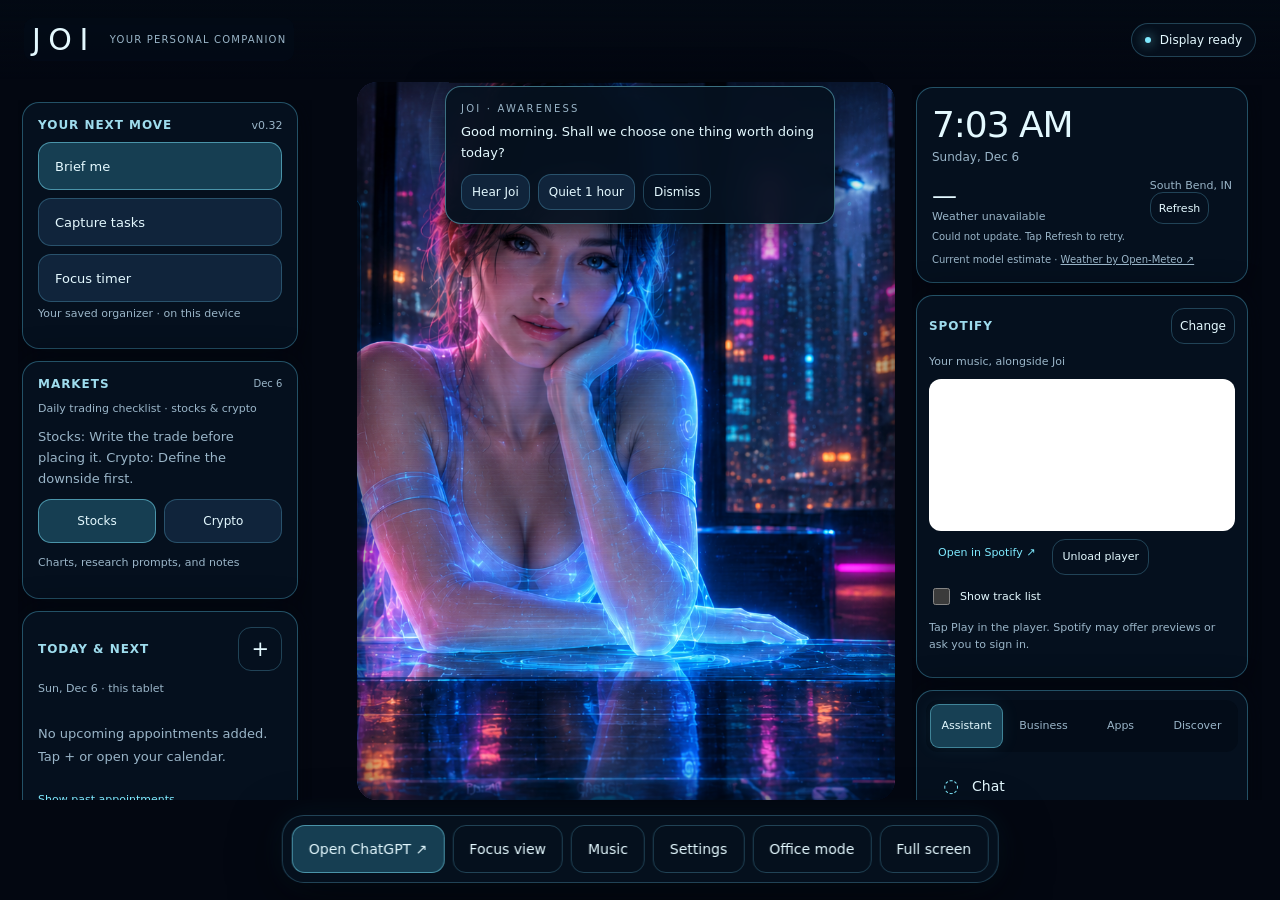
==== commit 53758409: "Release v0.32 tablet polish and replace legacy keep-awake handler" ====
--- a/index.html
+++ b/index.html
@@ -1,5 +1,5 @@
 <!doctype html>
-<html lang="en" data-joi-release="0.31">
+<html lang="en" data-joi-release="0.32">
 <head>
 <meta charset="utf-8">
 <meta name="viewport" content="width=device-width,initial-scale=1,viewport-fit=cover">
@@ -190,7 +190,7 @@
 <header><div class="brand"><span class="wordmark">JOI</span><small>YOUR PERSONAL COMPANION</small></div><div class="live" role="status"><span class="dot" aria-hidden="true"></span><span id="status">Standby</span></div><div class="clock"><time id="clock"></time><small id="date"></small></div></header>
 <div class="speech-stop"><small>Joi’s reading voice</small><button id="stop-avatar-speech" type="button">Stop voice</button></div><p class="notice" id="notice" role="status" hidden></p>
 <aside class="sidebar sidebar-left" id="left-widgets" aria-label="Daily organization">
-  <section class="widget"><div class="widget-head"><h2>Your next move</h2><span class="release-stamp">v0.31</span></div><div class="mission-actions"><button type="button" class="primary" id="open-briefing">Brief me</button><button type="button" id="open-capture">Capture tasks</button><button type="button" id="focus-mini">Focus timer</button></div><p class="meta">Your saved organizer · on this device</p></section>
+  <section class="widget"><div class="widget-head"><h2>Your next move</h2><span class="release-stamp">v0.32</span></div><div class="mission-actions"><button type="button" class="primary" id="open-briefing">Brief me</button><button type="button" id="open-capture">Capture tasks</button><button type="button" id="focus-mini">Focus timer</button></div><p class="meta">Your saved organizer · on this device</p></section>
 
 <section class="widget market-widget" aria-labelledby="market-widget-title"><div class="widget-head"><h2 id="market-widget-title">Markets</h2><span id="market-widget-date" class="release-stamp"></span></div><p class="meta">Daily trading checklist · stocks &amp; crypto</p><p id="market-mini-tip" class="market-mini-tip"></p><div class="market-buttons"><button type="button" class="primary" data-open-market="stocks">Stocks</button><button type="button" data-open-market="crypto">Crypto</button></div><p class="inline-help">Charts, research prompts, and notes</p></section>
   <section class="widget"><div class="widget-head"><h2>Today &amp; next</h2><button type="button" id="add-appointment" aria-label="Add an appointment">+</button></div><p class="meta" id="today-heading"></p><ul class="agenda-list" id="agenda-list"></ul><button class="small-link quiet" id="toggle-appointments" type="button">Show past appointments</button><a class="small-link" href="https://calendar.google.com/calendar/" target="_blank" rel="noopener noreferrer">Open Google Calendar ↗</a></section>
@@ -1233,24 +1233,7 @@
 try{const value=JSON.parse(event.newValue||'null');if(value&&durations.includes(value.duration)&&Number.isFinite(value.remaining)&&value.remaining>=0&&value.remaining<=45*60&&Number.isFinite(value.end)){timer={duration:value.duration,remaining:value.remaining,end:value.end,running:value.running===true,finished:value.finished===true};draw();}}catch{}
 });
 setInterval(draw,1000);document.addEventListener('visibilitychange',draw);draw();
-const awake=el('keep-awake'),status=el('awake-status');
-let wanted=false,lock=null,pending=false;
-try{wanted=localStorage.getItem('joi-keep-awake-v1')==='on';}catch{}
-awake.checked=wanted;
-if(!navigator.wakeLock){awake.disabled=true;awake.checked=false;status.textContent='Keep-awake is unavailable in this browser.';return;}
-async function syncAwake(){
-if(!wanted||document.hidden){if(lock){const old=lock;lock=null;try{await old.release();}catch{}}status.textContent=wanted?'Paused while Joi is in the background.':'Off. Screen behavior follows your device settings.';return;}
-if(lock||pending)return;pending=true;status.textContent='Requesting screen wake lock…';
-try{
-const next=await navigator.wakeLock.request('screen');
-if(!wanted||document.hidden){await next.release();return;}
-lock=next;status.textContent='Active while Joi is visible. Your screen will stay awake.';
-next.addEventListener('release',()=>{if(lock===next){lock=null;status.textContent=wanted?'Released by your device. Toggle off and on to retry.':'Off. Screen behavior follows your device settings.';}});
-}catch{status.textContent='Your device did not allow keep-awake. Try again, or adjust screen timeout in device settings.';}
-finally{pending=false;}
-}
-awake.onchange=()=>{wanted=awake.checked;try{localStorage.setItem('joi-keep-awake-v1',wanted?'on':'off');}catch{}syncAwake();};
-document.addEventListener('visibilitychange',syncAwake);window.addEventListener('pagehide',()=>{if(lock)lock.release().catch(()=>{});});syncAwake();
+// Tablet display lifecycle is managed in tablet-mode.js.
 })();
 
 </script>
@@ -1587,6 +1570,7 @@
 })();
 
 </script>
+<script src="./tablet-mode.js?v=0.32"></script>
 </body>
 </html>
 
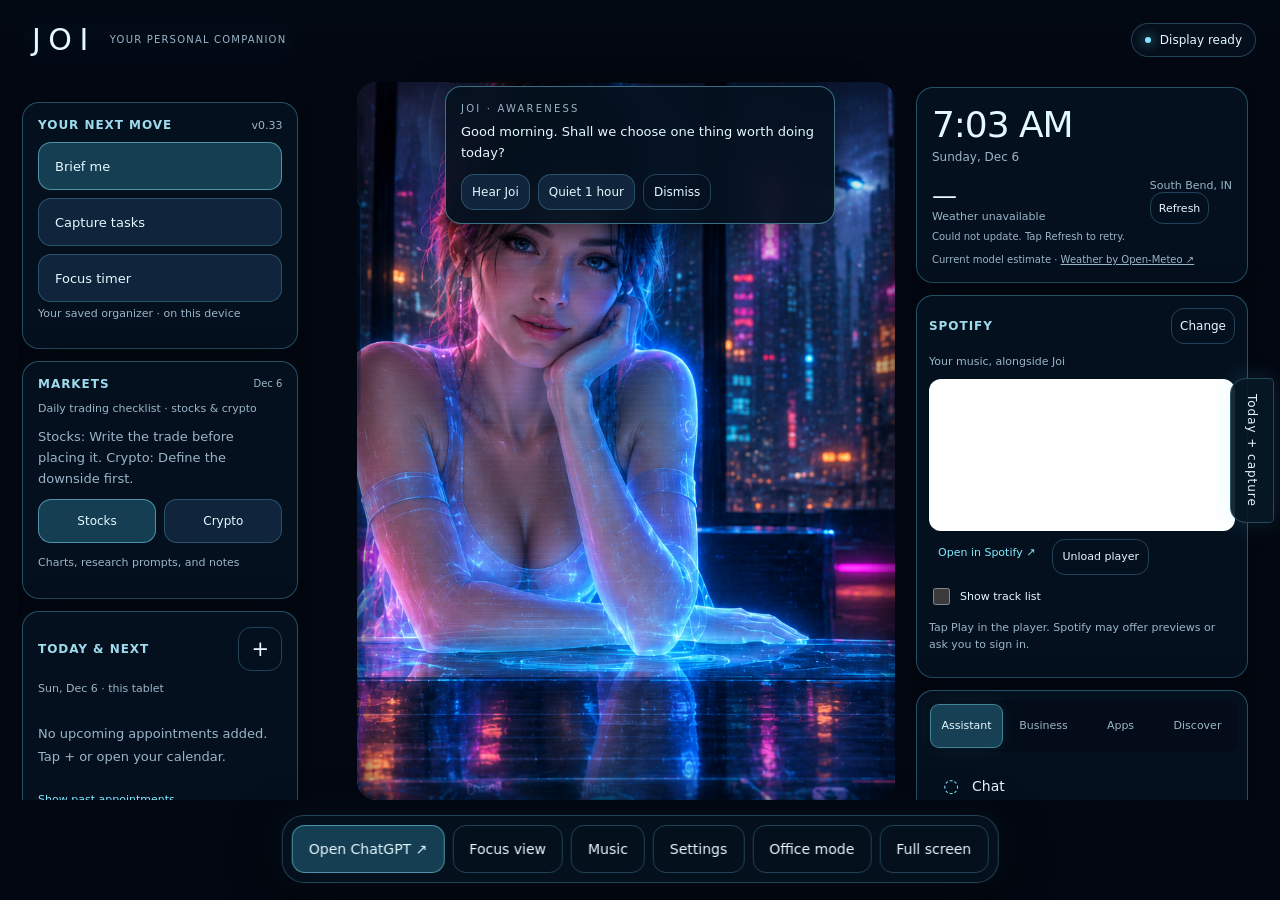
==== commit cfad53dd: "Release v0.33 quick capture and top three priorities using shared organizer" ====
--- a/index.html
+++ b/index.html
@@ -1,5 +1,5 @@
 <!doctype html>
-<html lang="en" data-joi-release="0.32">
+<html lang="en" data-joi-release="0.33">
 <head>
 <meta charset="utf-8">
 <meta name="viewport" content="width=device-width,initial-scale=1,viewport-fit=cover">
@@ -190,7 +190,7 @@
 <header><div class="brand"><span class="wordmark">JOI</span><small>YOUR PERSONAL COMPANION</small></div><div class="live" role="status"><span class="dot" aria-hidden="true"></span><span id="status">Standby</span></div><div class="clock"><time id="clock"></time><small id="date"></small></div></header>
 <div class="speech-stop"><small>Joi’s reading voice</small><button id="stop-avatar-speech" type="button">Stop voice</button></div><p class="notice" id="notice" role="status" hidden></p>
 <aside class="sidebar sidebar-left" id="left-widgets" aria-label="Daily organization">
-  <section class="widget"><div class="widget-head"><h2>Your next move</h2><span class="release-stamp">v0.32</span></div><div class="mission-actions"><button type="button" class="primary" id="open-briefing">Brief me</button><button type="button" id="open-capture">Capture tasks</button><button type="button" id="focus-mini">Focus timer</button></div><p class="meta">Your saved organizer · on this device</p></section>
+  <section class="widget"><div class="widget-head"><h2>Your next move</h2><span class="release-stamp">v0.33</span></div><div class="mission-actions"><button type="button" class="primary" id="open-briefing">Brief me</button><button type="button" id="open-capture">Capture tasks</button><button type="button" id="focus-mini">Focus timer</button></div><p class="meta">Your saved organizer · on this device</p></section>
 
 <section class="widget market-widget" aria-labelledby="market-widget-title"><div class="widget-head"><h2 id="market-widget-title">Markets</h2><span id="market-widget-date" class="release-stamp"></span></div><p class="meta">Daily trading checklist · stocks &amp; crypto</p><p id="market-mini-tip" class="market-mini-tip"></p><div class="market-buttons"><button type="button" class="primary" data-open-market="stocks">Stocks</button><button type="button" data-open-market="crypto">Crypto</button></div><p class="inline-help">Charts, research prompts, and notes</p></section>
   <section class="widget"><div class="widget-head"><h2>Today &amp; next</h2><button type="button" id="add-appointment" aria-label="Add an appointment">+</button></div><p class="meta" id="today-heading"></p><ul class="agenda-list" id="agenda-list"></ul><button class="small-link quiet" id="toggle-appointments" type="button">Show past appointments</button><a class="small-link" href="https://calendar.google.com/calendar/" target="_blank" rel="noopener noreferrer">Open Google Calendar ↗</a></section>
@@ -523,6 +523,45 @@
       if(persist(next,true)){el('workspace-note').value=data.notes[activeWorkspace];notify('Backup merged with this tablet’s organizer.');}
     }catch{notify('Could not import this file. Use a Joi organizer backup within the storage limits.');}finally{event.target.value='';}
   };
+
+  // Quick panel shares the organizer's validation, persistence and change events.
+  window.JoiOrganizer = Object.freeze({
+    snapshot: () => draft(),
+    addTasks({text, group, due = '', priority = false}) {
+      if(typeof text !== 'string' || !Object.hasOwn(groups,group) || (due && !validDate(due))) return {ok:false,message:'Check the workspace and due date.'};
+      const lines=text.split(/\r?\n/).map(line=>line.trim().replace(/^[-*•]\s+/, '')).filter(Boolean);
+      if(!lines.length || lines.length>50 || lines.some(line=>line.length>180)) return {ok:false,message:'Use 1–50 lines, with no more than 180 characters per task.'};
+      if(data.tasks.length+lines.length>1000) return {ok:false,message:'Task storage is full. Remove older tasks first.'};
+      const next=draft();
+      for(const line of lines) next.tasks.push({id:uid(),text:line,group,due,done:false,priority:priority===true});
+      return persist(next) ? {ok:true,message:'Saved '+lines.length+' task'+(lines.length===1?'':'s')+' on this tablet.'} : {ok:false,message:'Not saved. Your text is still here; check browser storage and try again.'};
+    },
+    appendNote({text,group}) {
+      if(typeof text!=='string' || !text.trim() || !Object.hasOwn(groups,group)) return {ok:false,message:'Enter a note and choose a workspace.'};
+      if(el('workspace-note').value!==data.notes[activeWorkspace] && !saveNote()) return {ok:false,message:'Could not save your open workspace notes. Your capture is still here.'};
+      const next=draft(),previous=next.notes[group];
+      const entry=text.trim();
+      const combined=previous ? previous+'\n\n'+entry : entry;
+      if(combined.length>12000) return {ok:false,message:'These workspace notes are full. Shorten them before adding this note.'};
+      next.notes[group]=combined;
+      if(!persist(next)) return {ok:false,message:'Not saved. Your note is still here; check browser storage and try again.'};
+      if(group===activeWorkspace)el('workspace-note').value=combined;
+      return {ok:true,message:'Note appended to '+groups[group]+' on this tablet.'};
+    },
+    complete(id, done) {
+      const next=draft(),task=next.tasks.find(task=>task.id===id);
+      if(!task)return false;
+      task.done=done===true;return persist(next);
+    },
+    priority(id, priority) {
+      const next=draft(),task=next.tasks.find(task=>task.id===id);
+      if(!task)return false;
+      task.priority=priority===true;return persist(next);
+    },
+    openTask(id) { const task=data.tasks.find(task=>task.id===id);if(task)taskEditor(task); },
+    openWorkspace(group) { if(Object.hasOwn(groups,group))workspace(group); }
+  });
+
   el('workspace-note').value=data.notes[activeWorkspace];
   widgetClock();render();weather();let lastDay=today();
   setInterval(()=>{widgetClock();if(lastDay!==today()){lastDay=today();render();}},30000);
@@ -1571,6 +1610,7 @@
 
 </script>
 <script src="./tablet-mode.js?v=0.32"></script>
+<script src="./quick-panel.js?v=0.33"></script>
 </body>
 </html>
 
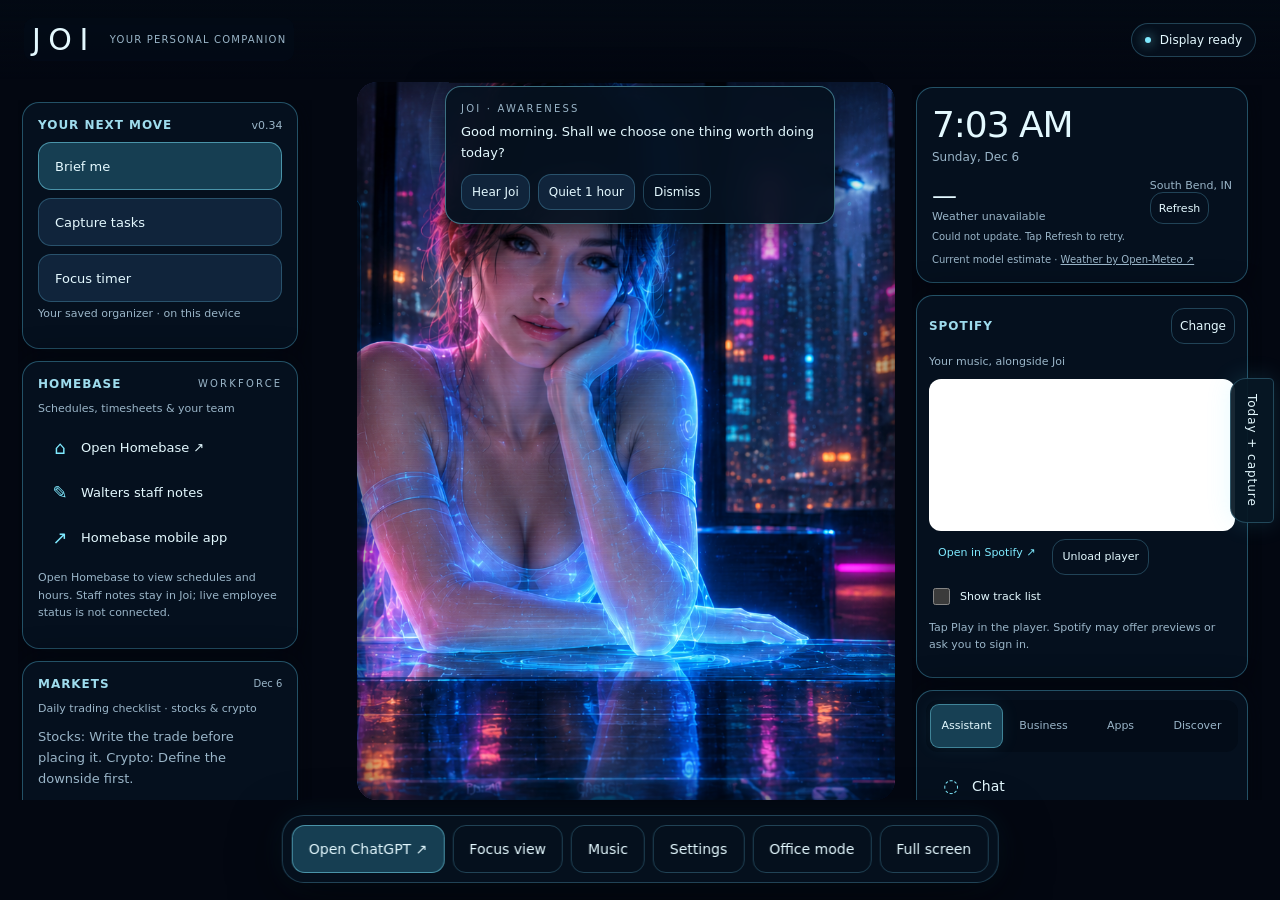
==== commit 881f4313: "Add Homebase workforce widget and Business shortcut in v0.34" ====
--- a/index.html
+++ b/index.html
@@ -1,5 +1,5 @@
 <!doctype html>
-<html lang="en" data-joi-release="0.33">
+<html lang="en" data-joi-release="0.34">
 <head>
 <meta charset="utf-8">
 <meta name="viewport" content="width=device-width,initial-scale=1,viewport-fit=cover">
@@ -190,8 +190,14 @@
 <header><div class="brand"><span class="wordmark">JOI</span><small>YOUR PERSONAL COMPANION</small></div><div class="live" role="status"><span class="dot" aria-hidden="true"></span><span id="status">Standby</span></div><div class="clock"><time id="clock"></time><small id="date"></small></div></header>
 <div class="speech-stop"><small>Joi’s reading voice</small><button id="stop-avatar-speech" type="button">Stop voice</button></div><p class="notice" id="notice" role="status" hidden></p>
 <aside class="sidebar sidebar-left" id="left-widgets" aria-label="Daily organization">
-  <section class="widget"><div class="widget-head"><h2>Your next move</h2><span class="release-stamp">v0.33</span></div><div class="mission-actions"><button type="button" class="primary" id="open-briefing">Brief me</button><button type="button" id="open-capture">Capture tasks</button><button type="button" id="focus-mini">Focus timer</button></div><p class="meta">Your saved organizer · on this device</p></section>
-
+  <section class="widget"><div class="widget-head"><h2>Your next move</h2><span class="release-stamp">v0.34</span></div><div class="mission-actions"><button type="button" class="primary" id="open-briefing">Brief me</button><button type="button" id="open-capture">Capture tasks</button><button type="button" id="focus-mini">Focus timer</button></div><p class="meta">Your saved organizer · on this device</p></section>
+
+<section class="widget homebase-widget" id="homebase-widget" aria-labelledby="homebase-heading">
+<div class="widget-head"><h2 id="homebase-heading">Homebase</h2><span class="eyebrow">Workforce</span></div>
+<p class="meta">Schedules, timesheets &amp; your team</p>
+<div class="stack-links"><a class="primary" href="https://app.joinhomebase.com/" target="_blank" rel="noopener noreferrer"><span class="link-icon" aria-hidden="true">⌂</span>Open Homebase ↗</a><button type="button" data-workspace="walters"><span class="link-icon" aria-hidden="true">✎</span>Walters staff notes</button><a href="https://www.joinhomebase.com/app" target="_blank" rel="noopener noreferrer"><span class="link-icon" aria-hidden="true">↗</span>Homebase mobile app</a></div>
+<p class="inline-help">Open Homebase to view schedules and hours. Staff notes stay in Joi; live employee status is not connected.</p>
+</section>
 <section class="widget market-widget" aria-labelledby="market-widget-title"><div class="widget-head"><h2 id="market-widget-title">Markets</h2><span id="market-widget-date" class="release-stamp"></span></div><p class="meta">Daily trading checklist · stocks &amp; crypto</p><p id="market-mini-tip" class="market-mini-tip"></p><div class="market-buttons"><button type="button" class="primary" data-open-market="stocks">Stocks</button><button type="button" data-open-market="crypto">Crypto</button></div><p class="inline-help">Charts, research prompts, and notes</p></section>
   <section class="widget"><div class="widget-head"><h2>Today &amp; next</h2><button type="button" id="add-appointment" aria-label="Add an appointment">+</button></div><p class="meta" id="today-heading"></p><ul class="agenda-list" id="agenda-list"></ul><button class="small-link quiet" id="toggle-appointments" type="button">Show past appointments</button><a class="small-link" href="https://calendar.google.com/calendar/" target="_blank" rel="noopener noreferrer">Open Google Calendar ↗</a></section>
   <section class="widget"><div class="widget-head"><h2>Quick tasks <span id="task-count"></span></h2><button type="button" id="add-task" aria-label="Add a task">+</button></div><p class="meta">This tablet · separate from Todoist</p><ul class="task-list" id="task-list"></ul><button class="small-link quiet" id="toggle-completed" type="button">Show completed</button><a class="small-link" href="https://app.todoist.com/" target="_blank" rel="noopener noreferrer">Open Todoist ↗</a></section>
@@ -207,7 +213,7 @@
 <p class="inline-help">Tap Play in the player. Spotify may offer previews or ask you to sign in.</p>
 </section>
   <section class="widget navigation-shell"><div class="menu-tabs" role="tablist" aria-label="Side menu"><button type="button" role="tab" id="tab-assistant" aria-selected="true" aria-controls="pane-assistant" tabindex="0" data-menu-tab="assistant">Assistant</button><button type="button" role="tab" id="tab-business" aria-selected="false" aria-controls="pane-business" tabindex="-1" data-menu-tab="business">Business</button><button type="button" role="tab" id="tab-apps" aria-selected="false" aria-controls="pane-apps" tabindex="-1" data-menu-tab="apps">Apps</button><button type="button" role="tab" id="tab-discover" aria-selected="false" aria-controls="pane-discover" tabindex="-1" data-menu-tab="discover">Discover</button></div><nav class="stack-links menu-pane" id="pane-assistant" role="tabpanel" aria-labelledby="tab-assistant"><a href="https://chatgpt.com/" target="_blank" rel="noopener noreferrer"><span class="link-icon" aria-hidden="true">◌</span>Chat</a><button type="button" data-widget-action="voice"><span class="link-icon" aria-hidden="true">♩</span>Voice setup</button><button type="button" data-prompt="analyze"><span class="link-icon" aria-hidden="true">▥</span>Analyze</button><button type="button" data-prompt="create"><span class="link-icon" aria-hidden="true">✎</span>Create</button><button type="button" data-prompt="plan"><span class="link-icon" aria-hidden="true">▣</span>Plan my day</button><button type="button" data-widget-action="projects"><span class="link-icon" aria-hidden="true">◇</span>Project help</button></nav>
-  <nav class="stack-links menu-pane" id="pane-business" role="tabpanel" aria-labelledby="tab-business" hidden><h2>Business &amp; resources</h2><button type="button" data-workspace="walters"><span class="link-icon" aria-hidden="true">⚒</span>Walters Plumbing</button><button type="button" data-workspace="pipeline"><span class="link-icon" aria-hidden="true">⬡</span>The Pipeline</button><a href="https://mail.google.com/" target="_blank" rel="noopener noreferrer"><span class="link-icon" aria-hidden="true">✉</span>Gmail ↗</a><a href="https://docs.google.com/" target="_blank" rel="noopener noreferrer"><span class="link-icon" aria-hidden="true">▤</span>Documents ↗</a><button type="button" data-prompt="research"><span class="link-icon" aria-hidden="true">⌕</span>Research</button><button type="button" data-prompt="finances"><span class="link-icon" aria-hidden="true">▥</span>Finances</button></nav><nav class="tools-grid menu-pane" id="pane-apps" role="tabpanel" aria-labelledby="tab-apps" hidden><a href="https://calendar.google.com/calendar/" target="_blank" rel="noopener noreferrer">Calendar ↗</a><a href="https://app.todoist.com/" target="_blank" rel="noopener noreferrer">Todoist ↗</a><a href="https://mail.google.com/" target="_blank" rel="noopener noreferrer">Gmail ↗</a><a href="https://docs.google.com/" target="_blank" rel="noopener noreferrer">Documents ↗</a><a href="https://drive.google.com/" target="_blank" rel="noopener noreferrer">Files ↗</a><a href="https://open.spotify.com/" target="_blank" rel="noopener noreferrer">Spotify ↗</a><button type="button" data-widget-action="projects">My notes</button><button type="button" data-widget-action="apps">All shortcuts</button></nav><section class="menu-pane discover-pane" id="pane-discover" role="tabpanel" aria-labelledby="tab-discover" hidden>
+  <nav class="stack-links menu-pane" id="pane-business" role="tabpanel" aria-labelledby="tab-business" hidden><h2>Business &amp; resources</h2><a href="https://app.joinhomebase.com/" target="_blank" rel="noopener noreferrer"><span class="link-icon" aria-hidden="true">⌂</span>Homebase ↗</a><button type="button" data-workspace="walters"><span class="link-icon" aria-hidden="true">⚒</span>Walters Plumbing</button><button type="button" data-workspace="pipeline"><span class="link-icon" aria-hidden="true">⬡</span>The Pipeline</button><a href="https://mail.google.com/" target="_blank" rel="noopener noreferrer"><span class="link-icon" aria-hidden="true">✉</span>Gmail ↗</a><a href="https://docs.google.com/" target="_blank" rel="noopener noreferrer"><span class="link-icon" aria-hidden="true">▤</span>Documents ↗</a><button type="button" data-prompt="research"><span class="link-icon" aria-hidden="true">⌕</span>Research</button><button type="button" data-prompt="finances"><span class="link-icon" aria-hidden="true">▥</span>Finances</button></nav><nav class="tools-grid menu-pane" id="pane-apps" role="tabpanel" aria-labelledby="tab-apps" hidden><a href="https://calendar.google.com/calendar/" target="_blank" rel="noopener noreferrer">Calendar ↗</a><a href="https://app.todoist.com/" target="_blank" rel="noopener noreferrer">Todoist ↗</a><a href="https://mail.google.com/" target="_blank" rel="noopener noreferrer">Gmail ↗</a><a href="https://docs.google.com/" target="_blank" rel="noopener noreferrer">Documents ↗</a><a href="https://drive.google.com/" target="_blank" rel="noopener noreferrer">Files ↗</a><a href="https://open.spotify.com/" target="_blank" rel="noopener noreferrer">Spotify ↗</a><button type="button" data-widget-action="projects">My notes</button><button type="button" data-widget-action="apps">All shortcuts</button></nav><section class="menu-pane discover-pane" id="pane-discover" role="tabpanel" aria-labelledby="tab-discover" hidden>
 <div class="discover-heading"><span class="eyebrow">Something worth exploring</span><p>Films, records, books, and unfamiliar places.</p></div>
 <div class="discover-actions"><button type="button" class="primary" id="discover-add">Add an idea</button><button type="button" id="discover-pick">Pick for me</button></div>
 <label for="discover-filter">Browse your collection</label><select id="discover-filter"><option value="all">Everything</option><option value="film">Films</option><option value="music">Music</option><option value="book">Books</option><option value="outing">Outings</option></select>
